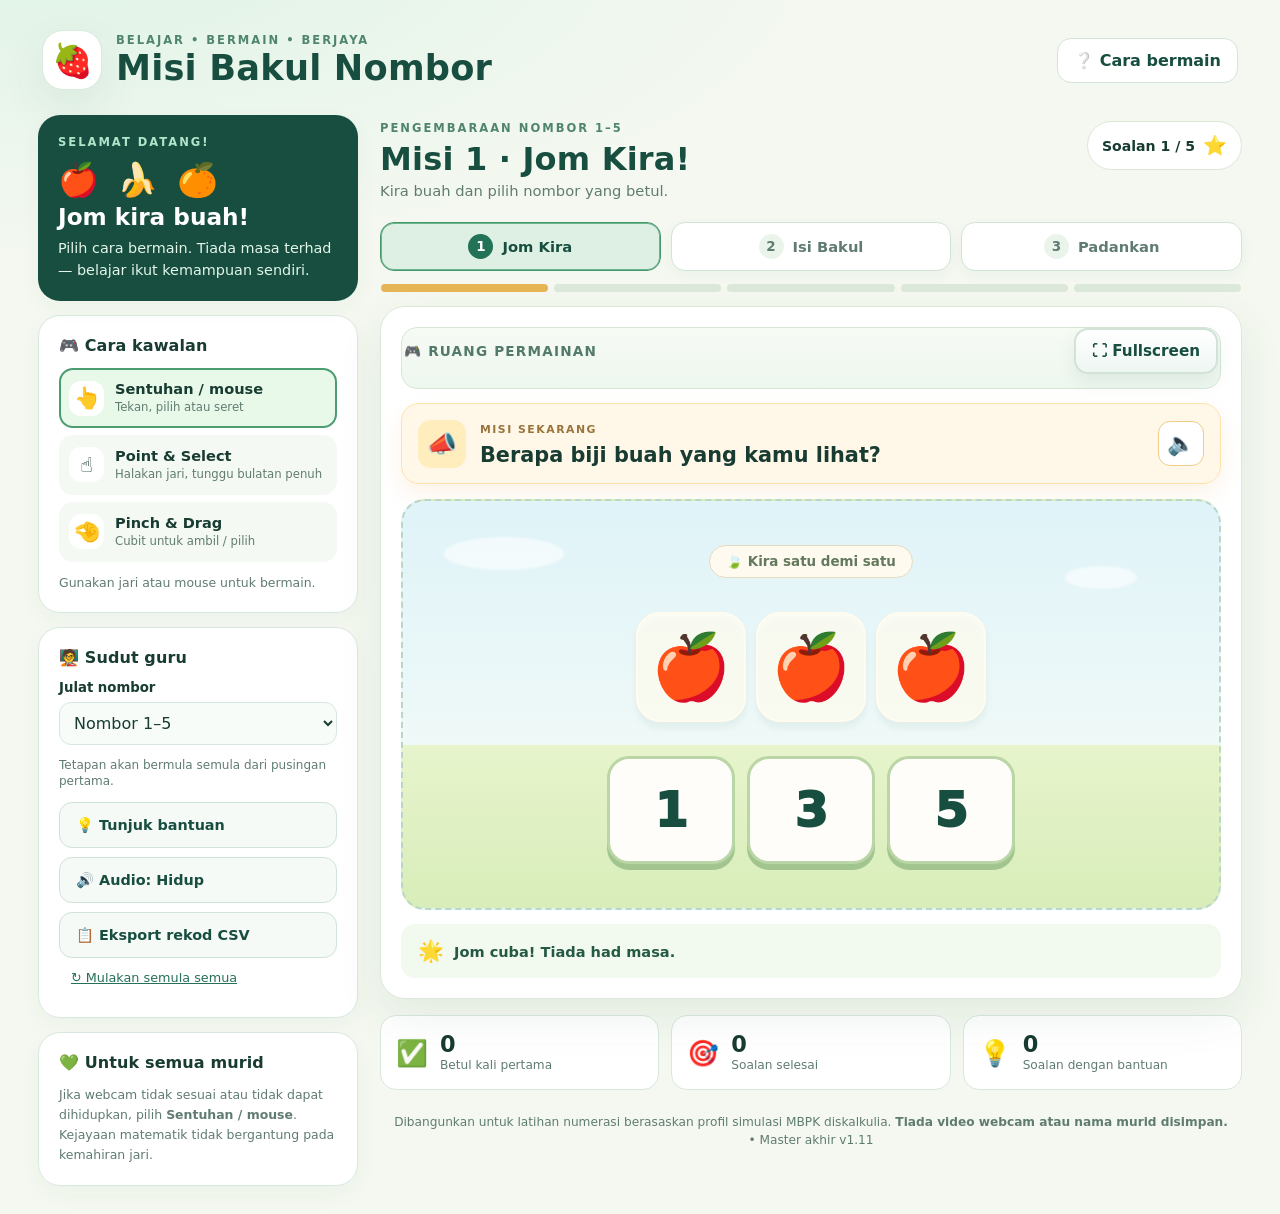
==== index.html @ f6361f50 "Add files via upload" ====
<!doctype html>
<html lang="ms">
<head>
  <meta charset="utf-8">
  <meta name="viewport" content="width=device-width,initial-scale=1,viewport-fit=cover">
  <meta name="theme-color" content="#174e40">
  <meta name="description" content="Misi Bakul Nombor: latihan nombor 1–10 dengan pilihan kawalan tangan, sentuhan atau mouse untuk murid yang memerlukan sokongan numerasi.">
  <title>Misi Bakul Nombor — Jom Kira Buah!</title>
  <link rel="stylesheet" href="styles.css">
  <script defer src="game.js"></script>
</head>
<body>
  <a class="skip-link" href="#main">Langkau ke permainan</a>
  <div class="app-shell">
    <header class="topbar">
      <div class="brand-icon" aria-hidden="true">🍓</div>
      <div class="brand-copy">
        <p class="eyebrow">BELAJAR • BERMAIN • BERJAYA</p>
        <h1>Misi Bakul Nombor</h1>
      </div>
      <button class="top-help" id="openHelp" type="button">❔ <span>Cara bermain</span></button>
    </header>

    <div class="layout">
      <aside class="sidebar" aria-label="Tetapan dan panduan">
        <section class="sidebar-card welcome-card">
          <p class="eyebrow">SELAMAT DATANG!</p>
          <div class="welcome-fruits" aria-hidden="true">🍎 🍌 🍊</div>
          <h2>Jom kira buah!</h2>
          <p>Pilih cara bermain. Tiada masa terhad — belajar ikut kemampuan sendiri.</p>
        </section>

        <section class="sidebar-card">
          <h2 class="section-title">🎮 Cara kawalan</h2>
          <div class="mode-list" role="group" aria-label="Pilih kaedah kawalan">
            <button type="button" class="mode-btn is-active" data-mode="touch" aria-pressed="true"><span class="mode-emoji">👆</span><span><strong>Sentuhan / mouse</strong><small>Tekan, pilih atau seret</small></span></button>
            <button type="button" class="mode-btn" data-mode="point" aria-pressed="false"><span class="mode-emoji">☝️</span><span><strong>Point & Select</strong><small>Halakan jari, tunggu bulatan penuh</small></span></button>
            <button type="button" class="mode-btn" data-mode="pinch" aria-pressed="false"><span class="mode-emoji">🤏</span><span><strong>Pinch & Drag</strong><small>Cubit untuk ambil / pilih</small></span></button>
          </div>
          <button id="cameraBtn" class="camera-btn" type="button" hidden>📷 Hidupkan webcam</button>
          <div class="camera-preview" id="cameraPreview" hidden><p class="camera-tag" id="cameraTag">🎥 Kamera aktif</p></div>
          <p class="control-status" id="cameraStatus" role="status">Gunakan jari atau mouse untuk bermain.</p>
        </section>

        <section class="sidebar-card teacher-card">
          <h2 class="section-title">🧑‍🏫 Sudut guru</h2>
          <label class="field-label" for="rangeSelect">Julat nombor</label>
          <select id="rangeSelect"><option value="3">Nombor 1–3 (permulaan)</option><option value="5" selected>Nombor 1–5</option><option value="10">Nombor 1–10</option></select>
          <p class="small-muted">Tetapan akan bermula semula dari pusingan pertama.</p>
          <button class="secondary-button" type="button" id="hintBtn">💡 Tunjuk bantuan</button>
          <button class="secondary-button" type="button" id="voiceBtn" aria-pressed="true">🔊 Audio: Hidup</button>
          <button class="secondary-button" type="button" id="downloadBtn">📋 Eksport rekod CSV</button>
          <button class="text-button" type="button" id="resetBtn">↻ Mulakan semula semua</button>
        </section>

        <section class="sidebar-card mini-note">
          <h2 class="section-title">💚 Untuk semua murid</h2>
          <p>Jika webcam tidak sesuai atau tidak dapat dihidupkan, pilih <strong>Sentuhan / mouse</strong>. Kejayaan matematik tidak bergantung pada kemahiran jari.</p>
        </section>
      </aside>

      <main id="main" class="main-content">
        <div class="stage-header">
          <div>
            <p class="eyebrow">PENGEMBARAAN NOMBOR 1–5</p>
            <h2 id="stageTitle">Misi 1 · Jom Kira!</h2>
            <p id="stageSubtitle" class="stage-subtitle">Kira buah dan pilih nombor yang betul.</p>
          </div>
          <div class="round-badge"><span id="roundText">Soalan 1 / 5</span><span class="star-icon" aria-hidden="true">⭐</span></div>
        </div>

        <div class="level-tabs" role="group" aria-label="Pilih misi">
          <button type="button" class="level-tab active" data-level="1" aria-pressed="true"><span class="level-num">1</span> Jom Kira</button>
          <button type="button" class="level-tab" data-level="2" aria-pressed="false"><span class="level-num">2</span> Isi Bakul</button>
          <button type="button" class="level-tab" data-level="3" aria-pressed="false"><span class="level-num">3</span> Padankan</button>
        </div>

        <div class="progress-track" id="progressTrack" aria-label="Kemajuan bagi tahap ini"></div>

        <section class="game-card" id="gameStage" aria-label="Permainan numerasi">
          <div class="game-toolbar"><span class="game-toolbar-label">🎮 RUANG PERMAINAN</span><button type="button" class="fullscreen-btn" id="fullscreenBtn" aria-pressed="false">⛶ Fullscreen game</button></div>
          <div class="instruction-box">
            <div class="instruction-icon" aria-hidden="true">📣</div>
            <div><span class="instruction-label">MISI SEKARANG</span><p id="instruction">Berapa biji buah yang kamu lihat?</p></div>
            <button type="button" class="speak-btn" id="speakBtn" aria-label="Dengar arahan">🔈</button>
          </div>
          <div class="board-wrap" id="boardWrap">
            <video id="cameraVideo" class="board-camera" autoplay muted playsinline aria-label="Video webcam sebagai latar permainan"></video>
            <div id="starTrailLayer" class="star-trail-layer" aria-hidden="true"></div>
            <div id="confettiLayer" class="confetti-layer" aria-hidden="true"></div>
            <div class="game-board" id="gameBoard" aria-live="off"></div>
            <div class="webcam-badge" aria-hidden="true">● WEBCAM AKTIF</div>
            <div id="handCursor" class="hand-cursor" hidden aria-hidden="true"><span class="cursor-ring"></span><span id="handCursorSymbol" class="hand-cursor-symbol">👆</span><span id="carriedFruit" class="carried-fruit"></span></div>
          </div>
          <div id="hintPanel" class="hint-panel" hidden><strong>💡 Petunjuk</strong><span id="hintText"></span></div>
          <div class="feedback" id="feedback" role="status" aria-live="polite"><span class="feedback-icon">🌟</span><span id="feedbackText">Jom mulakan! Pilih jawapan kamu.</span></div>
          <div class="game-actions">
            <button type="button" class="secondary-button" id="retryBtn">🔄 Cuba soalan ini lagi</button>
            <button type="button" class="primary-button" id="nextBtn" hidden>Soalan seterusnya →</button>
          </div>
        </section>

        <section class="stats-row" aria-label="Ringkasan pembelajaran sesi ini">
          <div class="stat"><span class="stat-icon" aria-hidden="true">✅</span><div><strong id="correctStat">0</strong><span>Betul kali pertama</span></div></div>
          <div class="stat"><span class="stat-icon" aria-hidden="true">🎯</span><div><strong id="completedStat">0</strong><span>Soalan selesai</span></div></div>
          <div class="stat"><span class="stat-icon" aria-hidden="true">💡</span><div><strong id="hintsStat">0</strong><span>Soalan dengan bantuan</span></div></div>
        </section>
        <footer class="footer">Dibangunkan untuk latihan numerasi berasaskan profil simulasi MBPK diskalkulia. <strong>Tiada video webcam atau nama murid disimpan.</strong> • Master akhir v1.11</footer>
      </main>
    </div>
  </div>


  <dialog id="helpDialog" class="help-dialog" aria-labelledby="helpTitle">
    <form method="dialog" class="help-body"><button type="submit" class="close-help" aria-label="Tutup">✕</button>
      <h2 id="helpTitle">🌻 Cara bermain</h2>
      <p><strong>Misi 1 — Jom Kira:</strong> Kira buah yang dipaparkan, kemudian pilih simbol nombor yang betul.</p>
      <p><strong>Misi 2 — Isi Bakul:</strong> Masukkan bilangan buah mengikut nombor. Sentuh buah, kemudian bakul, atau seret buah ke bakul. Permainan akan menyemak secara automatik apabila buah mencukupi atau melebihi sasaran.</p>
      <p><strong>Misi 3 — Padankan:</strong> Cari gambar kumpulan buah yang sepadan dengan nombor.</p>
      <h3>🎥 Kawalan webcam</h3>
      <p><strong>Point & Select:</strong> Video webcam menjadi latar game. Halakan jari telunjuk ke pilihan, tahan hingga bulatan penunjuk penuh. Untuk Misi 2, pilih buah dahulu, kemudian halakan ke bakul.</p>
      <p><strong>Pinch & Drag:</strong> Cantumkan ibu jari dan telunjuk untuk memilih. Dalam Misi 2, cubit di atas buah, bawa ke bakul, lalu lepaskan. Anda juga boleh memilih buah dan kemudian mencubit di atas bakul.</p>
      <p><strong>Sentuhan / mouse:</strong> Boleh digunakan tanpa kamera. Semua misi boleh diselesaikan menggunakan kaedah ini.</p>
      <p>Apabila dihidupkan, video webcam menjadi latar permainan. Kamera hanya diaktifkan selepas mendapat kebenaran, video dianalisis dalam browser, dan tiada rakaman dimuat naik oleh permainan. MediaPipe memerlukan internet untuk memuatkan pustaka dan model.</p>
      <button type="submit" class="primary-button">Faham, jom main!</button>
    </form>
  </dialog>
</body>
</html>
---- styles.css ----
:root{--forest:#174e40;--forest2:#26705a;--ink:#183b32;--muted:#607c71;--sky:#ecf8f5;--cream:#fffef6;--line:#d7e8df;--peach:#fff0d4;--yellow:#ffe4a0;--accent:#ea9b37;--red:#b43f4d;--shadow:0 18px 46px rgba(21,83,56,.08);font-family:ui-rounded,"Trebuchet MS",system-ui,-apple-system,"Segoe UI",sans-serif;color:var(--ink)}*{box-sizing:border-box}html{scroll-behavior:smooth}body{margin:0;background:radial-gradient(ellipse 80% 35% at 5% -5%,#dff3e7,transparent 75%),#f4f8f0}button,select{font:inherit}button{cursor:pointer;transition:transform .13s,box-shadow .13s,background .13s}button:hover:not(:disabled){transform:translateY(-1px)}button:focus-visible,select:focus-visible,[tabindex]:focus-visible{outline:4px solid #ffb951;outline-offset:3px}button:disabled{cursor:default;opacity:.68}button:active:not(:disabled){transform:translateY(0)}.skip-link{position:absolute;z-index:100;left:10px;top:-70px;background:white;padding:10px}.skip-link:focus{top:10px}.app-shell{max-width:1440px;margin:0 auto;padding:18px clamp(12px,3vw,38px) 28px}.topbar{display:flex;align-items:center;gap:14px;min-height:86px;padding:12px 4px 25px}.brand-icon{height:60px;width:60px;background:#fff;border:1px solid #d9eade;border-radius:21px;display:grid;place-items:center;font-size:33px;box-shadow:var(--shadow)}.brand-copy{flex:1}.eyebrow{margin:0;color:#50856d;font-size:.72rem;font-weight:900;letter-spacing:2px}.brand-copy h1{font-size:clamp(1.5rem,3vw,2.2rem);line-height:1.1;margin:3px 0 0;font-weight:900;color:var(--forest)}.top-help{border:1px solid #d3e4da;border-radius:14px;padding:12px 16px;background:#fff;color:var(--forest);font-weight:800}.layout{display:grid;grid-template-columns:295px minmax(0,1fr);align-items:start;gap:24px}.sidebar{display:grid;gap:14px}.sidebar-card{background:white;border:1px solid var(--line);border-radius:22px;padding:20px;box-shadow:0 8px 25px rgba(36,85,60,.035)}.welcome-card{background:var(--forest);color:white;border:none;overflow:hidden;position:relative}.welcome-card .eyebrow{color:#b1e4ca}.welcome-card h2{font-size:1.45rem;margin:0 0 8px}.welcome-card p:last-child{line-height:1.5;color:#e3f6e9;font-size:.9rem;margin:0}.welcome-fruits{font-size:2.05rem;margin:12px 0 4px;letter-spacing:4px}.section-title{font-size:1rem;margin:0 0 13px;letter-spacing:.1px}.mode-list{display:grid;gap:7px}.mode-btn{display:flex;align-items:center;gap:11px;text-align:left;width:100%;border:2px solid transparent;border-radius:14px;padding:10px 8px;background:#f5f9f4;color:var(--ink)}.mode-btn.is-active{border-color:#4c9c72;background:#e9f9e9}.mode-emoji{display:grid;place-items:center;width:35px;height:35px;border-radius:12px;background:white;font-size:1.3rem}.mode-btn strong{display:block;font-size:.91rem}.mode-btn small{display:block;color:var(--muted);font-size:.73rem;line-height:1.35;margin-top:3px}.camera-btn{margin-top:12px;padding:12px;width:100%;background:#fee5ac;border:2px solid #eac272;border-radius:12px;font-weight:800;color:#644918}.camera-preview{margin-top:10px}.camera-preview video{position:absolute;left:-99999px;width:1px;height:1px;opacity:0;pointer-events:none}.camera-tag{display:block;padding:10px 12px;margin:0;border-radius:12px;font-size:.78rem;text-align:center;color:#174e40;background:#ebf7ee;border:1px solid #cfe3d9;font-weight:800}.webcam-note{display:block;margin:0 0 14px;color:#2f6b58;background:#eaf7ef;border:1px solid #cfe3d9;border-radius:14px;padding:10px 14px;font-size:.9rem;font-weight:700}.control-status{font-size:.78rem;line-height:1.45;color:var(--muted);margin:12px 0 0}.field-label{display:block;font-weight:700;font-size:.83rem;margin:4px 0 7px}select{display:block;width:100%;border:1px solid var(--line);border-radius:12px;padding:10px;background:#f8fcf8;color:var(--ink)}.small-muted{font-size:.75rem;color:var(--muted);line-height:1.4}.secondary-button{background:#f6faf6;border:1px solid #cfe3d9;color:var(--forest);padding:12px 16px;border-radius:13px;font-size:.9rem;font-weight:800;min-height:46px}.teacher-card>.secondary-button{display:block;width:100%;text-align:left;margin-top:9px}.text-button{background:transparent;border:none;text-decoration:underline;color:var(--forest2);padding:12px;font-size:.8rem}.mini-note p{font-size:.78rem;line-height:1.6;margin:0;color:var(--muted)}.main-content{min-width:0}.stage-header{display:flex;align-items:flex-start;justify-content:space-between;gap:15px;padding:6px 0 17px}.stage-header h2{margin:5px 0 4px;font-size:clamp(1.4rem,2.5vw,2rem);color:var(--forest)}.stage-subtitle{margin:0;color:var(--muted);font-size:.92rem}.stage-tools{display:flex;align-items:center;gap:10px;flex-wrap:wrap;justify-content:flex-end}.round-badge{display:flex;align-items:center;gap:8px;border:1px solid #dde7d6;border-radius:999px;background:#fff;padding:12px 14px;font-size:.88rem;font-weight:850;white-space:nowrap}.fullscreen-btn{min-height:50px;padding:12px 18px;border-width:2px;font-size:.95rem}.star-icon{font-size:1.2rem}.level-tabs{display:grid;grid-template-columns:repeat(3,1fr);gap:10px;margin:6px 0 13px}.level-tab{display:flex;justify-content:center;align-items:center;gap:9px;border:1px solid #d2e4d8;border-radius:14px;background:white;padding:11px 8px;font-weight:850;color:var(--muted);font-size:.92rem}.level-tab.active{background:#deefe4;border-color:#45956d;color:var(--forest);box-shadow:inset 0 0 0 1px #6db68a}.level-num{display:grid;place-items:center;width:25px;height:25px;background:#eaf4eb;border-radius:50%;font-size:.84rem}.level-tab.active .level-num{background:#227258;color:white}.progress-track{display:flex;gap:6px;margin:2px 1px 14px}.progress-pip{height:8px;flex:1;border-radius:20px;background:#dce8d9}.progress-pip.done{background:#58a77f}.progress-pip.current{background:#e6b656}.game-card{background:white;border:1px solid #dbe8dc;border-radius:25px;padding:20px;box-shadow:var(--shadow);position:relative}.instruction-box{display:flex;align-items:center;gap:14px;border:1px solid #ffe1ab;background:#fff7e7;border-radius:18px;padding:14px 16px;margin-bottom:15px}.instruction-icon{background:#ffedbd;border-radius:13px;width:48px;height:48px;display:grid;place-items:center;font-size:1.5rem;flex:0 0 auto}.instruction-box>div:nth-child(2){flex:1}.instruction-label{color:#9a743b;font-size:.68rem;letter-spacing:1.5px;font-weight:900}.instruction-box p{margin:4px 0 0;font-weight:900;font-size:clamp(1.04rem,2vw,1.3rem);line-height:1.35}.speak-btn{border:1px solid #efcd88;border-radius:12px;padding:8px;background:white;font-size:1.4rem;flex:0 0 auto}.board-wrap{position:relative}.game-board{min-height:410px;border-radius:24px;background:linear-gradient(180deg,#dff3f8 0%,#eff9f8 60%,#e7f4cc 60%,#d8edb9 100%);border:2px dashed #bad7c5;padding:26px;position:relative;overflow:hidden;touch-action:pan-y}.hand-overlay{position:absolute;inset:0;width:100%;height:100%;pointer-events:none;z-index:6;border-radius:24px}.hand-overlay[hidden]{display:none}.game-board:before,.game-board:after{content:"";position:absolute;pointer-events:none;background:#ffffff90;border-radius:50%;filter:blur(1px)}.game-board:before{width:120px;height:33px;top:36px;left:5%}.game-board:after{width:72px;height:23px;top:65px;right:10%}.board-content{position:relative;z-index:1;display:flex;flex-direction:column;align-items:center;justify-content:center;min-height:355px;gap:22px}.board-label{background:#fffaf0;border:1px solid #e5dbc1;color:#63795e;padding:8px 16px;border-radius:999px;font-size:.84rem;font-weight:900;text-align:center}.fruit-cluster{display:flex;justify-content:center;flex-wrap:wrap;gap:10px;max-width:600px;margin:12px auto;min-height:105px;align-items:center}.big-fruit{display:inline-flex;justify-content:center;align-items:center;width:clamp(72px,11vw,110px);height:clamp(72px,11vw,110px);border-radius:24px;background:#fffdf2c9;border:2px solid #fffbef;font-size:clamp(2.5rem,7vw,4rem);filter:drop-shadow(0 6px 3px #42623d14);user-select:none}.number-choices,.group-choices{display:flex;justify-content:center;align-items:stretch;flex-wrap:wrap;gap:12px;width:100%}.choice-btn{border:3px solid #bad6a6;border-radius:22px;background:#fffdfa;min-width:128px;min-height:108px;padding:14px 18px;font-size:3rem;font-weight:950;color:var(--forest);box-shadow:0 6px 0 #a2c58f}.choice-btn:hover:not(:disabled){background:#fff0c3}.choice-btn.is-picked,.group-btn.is-picked{outline:4px solid #ecad40;border-color:#bd8747}.choice-btn:disabled,.group-btn:disabled{opacity:1}.target-number{font-size:3.2rem;background:#fffaf0;border-radius:20px;border:2px solid #e1d7a5;padding:10px 28px;font-weight:950;color:var(--forest)}.fruit-shelf{display:flex;gap:14px;justify-content:center;flex-wrap:wrap;max-width:760px}.fruit-token{height:88px;width:88px;border:3px solid #f2dca4;background:#fffdf7;border-radius:24px;display:grid;place-items:center;font-size:3.2rem;user-select:none;touch-action:none;cursor:grab;box-shadow:0 5px 0 #d6cf9d}.fruit-token.selected{outline:4px solid #f4aa43;background:#fff4dc}.fruit-token.used{opacity:.24;filter:grayscale(1);pointer-events:none}.basket-zone{min-width:min(400px,96%);min-height:145px;display:flex;align-items:center;flex-direction:column;justify-content:center;gap:6px;padding:16px 24px;border:4px dashed #8ebf7d;border-radius:28px;background:#fff8e4d6;position:relative;touch-action:none;cursor:pointer}.basket-zone .basket-graphic{font-size:4.6rem;line-height:1}.basket-zone .basket-count{background:#fff;color:var(--forest);border-radius:20px;font-size:1rem;font-weight:900;padding:5px 13px;position:absolute;right:12px;top:11px}.basket-zone.target-hover{border-color:#e4a140;background:#fff0c3}.basket-items{font-size:2rem;line-height:1.2;min-height:2rem;letter-spacing:0}.board-footer{display:flex;align-items:center;gap:10px;justify-content:center;flex-wrap:wrap}.board-action{border:none;border-radius:14px;background:var(--forest);color:white;padding:12px 23px;font-weight:900;min-height:45px}.board-action:disabled{background:#809b8d}.group-btn{border:3px solid #d9e8bc;border-radius:22px;min-height:150px;min-width:190px;flex:1;max-width:250px;background:#fffdfa;padding:18px;box-shadow:0 6px 0 #becfac}.group-fruits{display:flex;justify-content:center;flex-wrap:wrap;gap:5px;font-size:2.4rem;line-height:1.5;max-width:200px}.group-subtitle{font-size:1rem;color:var(--muted);display:block;margin-top:9px;font-weight:800}.hint-panel{display:flex;gap:9px;background:#eef6ff;border:1px solid #b2d6ea;border-radius:14px;padding:12px 15px;line-height:1.5;margin-top:12px;font-size:.88rem;flex-wrap:wrap}.hint-panel[hidden]{display:none}.feedback{display:flex;align-items:center;gap:10px;background:#f2f9ef;color:#255944;border-radius:14px;padding:13px 15px;font-weight:800;font-size:.91rem;margin-top:14px;min-height:53px}.feedback.error{background:#fff0e4;color:#8a4d2d}.feedback.success{background:#ddf6e6;color:#1b704e}.feedback-icon{font-size:1.3rem}.game-actions{display:flex;justify-content:space-between;gap:12px;margin-top:15px;flex-wrap:wrap}.primary-button{background:#237a59;color:white;padding:12px 22px;border:0;border-radius:13px;font-weight:900;min-height:48px}.stats-row{display:grid;grid-template-columns:repeat(3,1fr);gap:12px;margin-top:16px}.stat{background:white;border-radius:16px;border:1px solid var(--line);display:flex;align-items:center;gap:12px;padding:15px}.stat-icon{font-size:1.6rem}.stat strong{font-size:1.4rem;display:block}.stat span:last-child{display:block;color:var(--muted);font-size:.76rem;line-height:1.4}.footer{text-align:center;font-size:.76rem;color:var(--muted);line-height:1.5;margin:23px 10px}.finished{background:#fffef3;border:2px solid #dbdfab;border-radius:24px;padding:35px 15px;width:100%;text-align:center}.finished-emoji{font-size:4rem}.finished h3{margin:12px 0 5px;color:var(--forest);font-size:1.7rem}.finished p{color:var(--muted);max-width:500px;margin:8px auto 15px;line-height:1.5}.hand-cursor{position:fixed;z-index:60;pointer-events:none;width:62px;height:62px;transform:translate(-50%,-50%);display:grid;place-items:center}.board-wrap.webcam-live .game-board{box-shadow:0 0 0 5px rgba(62,161,116,.18),0 0 28px rgba(62,161,116,.12) inset}.board-wrap.webcam-live .hand-overlay{filter:drop-shadow(0 0 8px rgba(34,114,88,.25))}.hand-cursor[hidden]{display:none}.hand-cursor>span:first-child{z-index:2;font-size:1.85rem;filter:drop-shadow(0 2px 2px #315c4a)}.cursor-ring{position:absolute;inset:0;border-radius:50%;background:conic-gradient(#e9a137 var(--progress,0%),#ffffff99 var(--progress,0%));border:2px solid #217653;box-shadow:0 3px 15px #174e4070}.carried-fruit{position:absolute;top:-22px;right:-15px;font-size:1.9rem;filter:drop-shadow(0 2px 4px #333)}.help-dialog{border:none;border-radius:25px;padding:0;max-width:650px;width:calc(100% - 28px);box-shadow:0 25px 90px #14352866;color:var(--ink)}.help-dialog::backdrop{background:#122b29a8}.help-body{padding:30px;position:relative}.help-body h2{margin-top:0}.help-body h3{margin-bottom:0}.help-body p{line-height:1.65}.close-help{position:absolute;right:20px;top:20px;border:none;background:#f0f4ed;border-radius:50%;width:38px;height:38px}.live-announcer{position:absolute;width:1px;height:1px;overflow:hidden;clip:rect(0 0 0 0)}@media(max-width:1020px){.layout{grid-template-columns:245px minmax(0,1fr);gap:14px}.app-shell{padding:12px}.sidebar-card{padding:15px}.game-card{padding:15px}}@media(max-width:740px){.layout{grid-template-columns:1fr}.sidebar{grid-template-columns:repeat(2,minmax(0,1fr))}.welcome-card{grid-column:span 2}.mini-note{grid-column:span 2}.main-content{grid-row:1}.topbar{padding-bottom:14px}.top-help span{display:none}.stats-row{gap:7px}.stat{padding:12px 8px;gap:6px}.stat-icon{font-size:1.1rem}.stat strong{font-size:1.2rem}.stat span:last-child{font-size:.68rem}}@media(max-width:490px){.sidebar{grid-template-columns:1fr}.sidebar-card,.welcome-card,.mini-note{grid-column:span 1}.round-badge{font-size:.7rem}.level-tab{font-size:.78rem;gap:4px}.level-num{width:21px;height:21px}.game-board{padding:14px;min-height:360px}.board-content{min-height:330px}.instruction-box{padding:10px}.instruction-icon{width:40px;height:40px}.choice-btn{min-width:92px;min-height:86px;font-size:2.3rem}.fruit-token{width:72px;height:72px;font-size:2.7rem}.stat{flex-direction:column;align-items:start}.game-actions .secondary-button,.game-actions .primary-button{flex:1}.group-btn{min-width:120px;padding:12px;min-height:120px}.group-fruits{font-size:1.9rem}.brand-icon{height:49px;width:49px}.brand-copy h1{font-size:1.3rem}.eyebrow{font-size:.59rem}.stage-tools{width:100%;justify-content:space-between}}@media(prefers-reduced-motion:reduce){*,*::before,*::after{scroll-behavior:auto!important;animation:none!important;transition:none!important}}

main:fullscreen, main:-webkit-full-screen{background:#f4f8f0;padding:16px 18px 24px;overflow:auto}main:fullscreen .footer, main:-webkit-full-screen .footer{margin-bottom:8px}main:fullscreen .game-card, main:-webkit-full-screen .game-card{min-height:calc(100vh - 220px)}main:fullscreen .game-board, main:-webkit-full-screen .game-board{min-height:52vh}main:fullscreen .stats-row, main:-webkit-full-screen .stats-row{position:sticky;bottom:0;background:#f4f8f0;padding-top:10px}.fullscreen-btn.is-active{background:#deefe4;border-color:#45956d;color:#174e40}
main:fullscreen .board-wrap.webcam-live .hand-overlay, main:-webkit-full-screen .board-wrap.webcam-live .hand-overlay{border-radius:24px}

.play-hud{display:grid;grid-template-columns:repeat(3,minmax(0,1fr));gap:12px;margin:0 0 14px}.hud-card{background:linear-gradient(180deg,#ffffff 0%,#f8fbf4 100%);border:2px solid #dbe8dc;border-radius:22px;padding:14px 16px;box-shadow:0 10px 24px rgba(36,85,60,.05)}.hud-label{display:block;font-size:.72rem;font-weight:900;letter-spacing:1.8px;color:#5f8778;margin-bottom:6px}.hud-card strong{display:block;color:var(--forest)}.hud-card small{display:block;margin-top:5px;font-size:.8rem;color:var(--muted);line-height:1.35}.hud-hearts{font-size:1.6rem;letter-spacing:3px}.hud-score{font-size:2rem}.hud-mode{font-size:1.08rem;line-height:1.2}.lives-card{background:linear-gradient(180deg,#fff8f6 0%,#fffdf9 100%);border-color:#f2d2d7}.score-card{background:linear-gradient(180deg,#fff8e8 0%,#fffdf8 100%);border-color:#f0dfaf}.mode-card{background:linear-gradient(180deg,#eef8ff 0%,#fbfdff 100%);border-color:#cfe3f3}.progress-card{background:#fff;border:1px solid #dbe8dc;border-radius:20px;padding:12px 14px;margin:0 0 14px;box-shadow:0 10px 24px rgba(36,85,60,.04)}.progress-copy{display:flex;justify-content:space-between;gap:12px;align-items:center;margin-bottom:8px}.progress-copy strong{color:var(--forest)}.progress-copy span{font-size:.9rem;font-weight:900;color:#6e7e72}.progress-bar{height:18px;border-radius:999px;background:#ecf2e6;overflow:hidden;border:1px solid #dbe6d4}.progress-bar span{display:block;height:100%;width:0;background:linear-gradient(90deg,#6ac58d,#f2c35b);border-radius:999px;transition:width .25s ease}.instruction-box{box-shadow:0 10px 22px rgba(234,155,55,.12)}.choice-btn,.group-btn,.board-action,.secondary-button,.primary-button{transition:transform .12s ease,box-shadow .12s ease,background .12s ease}.choice-btn:hover:not(:disabled),.group-btn:hover:not(:disabled),.board-action:hover:not(:disabled),.primary-button:hover:not(:disabled){transform:translateY(-2px)}.feedback{border:2px solid transparent}.feedback.success{border-color:#bce4c7}.feedback.error{border-color:#f1cdb7}.feedback.reward{background:#fff8e2;color:#855c12;border-color:#f0d28a}.stage-header h2{letter-spacing:.2px}.brand-copy h1{letter-spacing:.2px}.level-tab{box-shadow:0 4px 14px rgba(36,85,60,.04)}.board-wrap.webcam-live .game-board{background:linear-gradient(180deg,#dff5fb 0%,#eefbf8 58%,#eff5d0 58%,#e3f0c0 100%)}@media(max-width:740px){.play-hud{grid-template-columns:1fr}.hud-card{padding:13px 14px}}

/* --- Webcam-enhanced mode additions --- */
.board-wrap{position:relative;isolation:isolate}.board-camera{position:absolute;inset:0;width:100%;height:100%;object-fit:cover;border-radius:24px;opacity:0;pointer-events:none;z-index:0;transform:scaleX(-1);background:#cfe6f6}.board-wrap.webcam-live .board-camera{opacity:1}.board-wrap.webcam-live .game-board{background:linear-gradient(180deg,rgba(223,245,251,.18) 0%,rgba(238,251,248,.13) 58%,rgba(239,245,208,.12) 58%,rgba(227,240,192,.1) 100%);backdrop-filter:blur(.3px)}.game-board{z-index:1}.webcam-badge{position:absolute;left:14px;top:14px;z-index:4;background:rgba(17,58,46,.8);color:#fff;padding:8px 11px;border-radius:999px;font-size:.78rem;font-weight:800;letter-spacing:.5px;opacity:0;transform:translateY(-4px);transition:opacity .2s ease,transform .2s ease}.board-wrap.webcam-live .webcam-badge{opacity:1;transform:translateY(0)}.star-trail-layer{position:absolute;inset:0;pointer-events:none;z-index:3;overflow:hidden;border-radius:24px}.trail-star{position:absolute;left:0;top:0;font-size:clamp(18px,2vw,28px);line-height:1;transform:translate(-50%,-50%) scale(.55);opacity:.95;animation:trail-pop .75s ease-out forwards;filter:drop-shadow(0 2px 6px rgba(0,0,0,.14))}.trail-star:nth-child(3n){animation-duration:.68s}.trail-star:nth-child(4n){animation-duration:.82s}@keyframes trail-pop{0%{opacity:0;transform:translate(-50%,-50%) scale(.28)}15%{opacity:1;transform:translate(-50%,-50%) scale(1)}100%{opacity:0;transform:translate(calc(-50% + var(--dx,0px)),calc(-50% + var(--dy,-26px))) scale(.65)}}.hand-cursor{z-index:5;width:72px;height:72px}.hand-cursor-symbol{position:relative;z-index:2;font-size:2rem;filter:drop-shadow(0 3px 4px rgba(30,70,58,.35))}.cursor-ring{position:absolute;inset:0;border-radius:50%;background:conic-gradient(#e9a137 var(--progress,0%),#ffffffa8 var(--progress,0%));border:3px solid #217653;box-shadow:0 3px 15px #174e4070}.board-wrap.webcam-live .big-fruit,.board-wrap.webcam-live .fruit-token,.board-wrap.webcam-live .group-fruits span{background:transparent!important;border-color:transparent!important;box-shadow:none!important;filter:drop-shadow(0 3px 6px rgba(255,255,255,.8)) drop-shadow(0 3px 8px rgba(38,66,48,.25))}.board-wrap.webcam-live .big-fruit{width:clamp(82px,12vw,118px);height:clamp(82px,12vw,118px)}.board-wrap.webcam-live .fruit-token{width:96px;height:96px;font-size:3.4rem}.board-wrap.webcam-live .fruit-token.selected{outline:4px solid #f4aa43;background:rgba(255,245,220,.18)!important;border-radius:28px}.board-wrap.webcam-live .fruit-token.used{opacity:.18}.orchard-scene{display:flex;flex-direction:column;align-items:center;gap:22px;width:100%;min-height:360px}.orchard-tree{position:relative;width:min(100%,620px);min-height:190px;display:flex;justify-content:center;align-items:flex-end;padding-top:8px}.tree-top{position:absolute;top:0;left:50%;transform:translateX(-50%);width:min(92%,520px);height:130px;background:radial-gradient(circle at 30% 30%,#9be587 0,#68bf63 45%,#4c9850 100%);border-radius:999px;box-shadow:inset 0 -14px 0 rgba(52,112,58,.18),0 8px 18px rgba(44,94,51,.14)}.tree-top:before,.tree-top:after{content:"";position:absolute;border-radius:50%;background:radial-gradient(circle at 35% 35%,#98e27e 0,#64b95f 55%,#4f954d 100%)}.tree-top:before{width:150px;height:100px;left:-10px;top:18px}.tree-top:after{width:160px;height:110px;right:-14px;top:12px}.tree-trunk{position:absolute;bottom:4px;left:50%;transform:translateX(-50%);width:58px;height:128px;background:linear-gradient(180deg,#aa7546,#7f5028);border-radius:30px 30px 14px 14px;box-shadow:inset 0 0 0 4px rgba(118,72,32,.14)}.fruit-tree-zone{position:relative;z-index:2;display:grid;grid-template-columns:repeat(4,minmax(70px,1fr));gap:18px;justify-items:center;align-items:start;width:min(92%,500px);padding-top:22px}.tree-helper{margin-top:8px;font-size:.84rem;font-weight:800;color:#264d3f;background:rgba(255,255,255,.82);padding:7px 14px;border-radius:999px;border:1px solid rgba(255,255,255,.7)}.orchard-basket-area{display:flex;flex-direction:column;align-items:center;gap:14px;width:100%;margin-top:8px}.orchard-basket-area .basket-zone{min-width:min(420px,96%);min-height:156px}.orchard-basket-area .board-footer{margin-top:4px}.group-fruits span{display:inline-block}.board-wrap.webcam-live .fruit-token,.fruit-token{display:grid;place-items:center}.fruit-token .fruit-emoji,.big-fruit .fruit-emoji,.group-fruits .fruit-emoji{display:inline-block}.board-wrap.webcam-live .fruit-token .fruit-emoji,.board-wrap.webcam-live .big-fruit .fruit-emoji{transform:scale(1.08)}@media (max-width:900px){.orchard-scene{min-height:340px}.fruit-tree-zone{width:min(96%,460px);gap:14px}.tree-top{height:120px}}@media (max-width:740px){.orchard-scene{gap:18px;min-height:330px}.orchard-tree{min-height:172px}.tree-top{height:112px;width:min(95%,440px)}.tree-trunk{height:108px;width:48px}.fruit-tree-zone{grid-template-columns:repeat(4,minmax(60px,1fr));gap:10px;padding-top:20px}.board-wrap.webcam-live .fruit-token,.fruit-token{width:84px;height:84px;font-size:3rem}.orchard-basket-area .basket-zone{min-width:min(100%,94%)}}@media (max-width:520px){.game-card{padding:14px}.game-toolbar{gap:8px}.game-toolbar-label{font-size:.72rem}.fullscreen-btn{padding:10px 12px;font-size:.86rem;min-height:44px}.game-board{min-height:390px;padding:14px}.board-content{min-height:360px}.board-wrap.webcam-live .big-fruit,.big-fruit{width:74px;height:74px;font-size:3.1rem}.fruit-cluster{gap:8px}.choice-btn{min-width:96px;min-height:92px;font-size:2.5rem}.target-number{font-size:2.8rem;padding:8px 20px}.fruit-tree-zone{grid-template-columns:repeat(3,minmax(56px,1fr));gap:8px;width:min(92%,320px)}.orchard-tree{min-height:188px}.tree-top{height:124px;width:min(100%,300px)}.tree-trunk{height:116px}.orchard-basket-area .basket-zone{min-height:142px;padding:14px 16px}.board-action,.secondary-button,.primary-button{min-height:50px;padding-inline:14px}}


/* --- final refinement patch: autofocus fullscreen, cartoon tree, auto-flow UI --- */
.game-toolbar{display:flex;justify-content:space-between;align-items:center;gap:12px;margin:0 0 14px;padding:10px 12px;border-radius:16px;background:linear-gradient(180deg,#f6fbf4 0%,#eef7ef 100%);border:1px solid #d6e7d8}.game-toolbar-label{font-size:.8rem;font-weight:900;letter-spacing:1.4px;color:#4e7a68}.fullscreen-btn{margin-left:auto;border:2px solid #bfdac8;background:#fff;border-radius:14px;color:#174e40;font-weight:900;box-shadow:0 6px 16px rgba(34,94,69,.08)}.fullscreen-btn:hover:not(:disabled){background:#f5fff6}.game-actions{display:none!important}.board-wrap.camera-ready .board-camera,.board-wrap.webcam-live .board-camera{opacity:1}.board-wrap.camera-ready .webcam-badge,.board-wrap.webcam-live .webcam-badge{opacity:1;transform:translateY(0)}.board-wrap.camera-ready .game-board{background:linear-gradient(180deg,rgba(223,245,251,.18) 0%,rgba(238,251,248,.13) 58%,rgba(239,245,208,.12) 58%,rgba(227,240,192,.1) 100%);backdrop-filter:blur(.3px)}#gameStage:fullscreen,#gameStage:-webkit-full-screen{width:100vw;height:100vh;max-width:none;margin:0;border-radius:0;padding:14px 14px 18px;overflow:auto;background:linear-gradient(180deg,#f5fbf7 0%,#eef8f2 100%)}#gameStage:fullscreen .game-toolbar,#gameStage:-webkit-full-screen .game-toolbar{display:none!important}#gameStage:fullscreen .board-wrap,#gameStage:-webkit-full-screen .board-wrap{height:calc(100vh - 170px)}#gameStage:fullscreen .game-board,#gameStage:-webkit-full-screen .game-board{min-height:100%;height:100%}#gameStage:fullscreen .instruction-box,#gameStage:-webkit-full-screen .instruction-box{margin-bottom:12px}#gameStage:fullscreen .feedback,#gameStage:-webkit-full-screen .feedback{margin-top:10px}.orchard-tree{min-height:214px;padding-top:12px}.tree-top{width:min(94%,540px);height:138px;background:radial-gradient(circle at 30% 28%,#baf296 0,#7cd86e 36%,#57b45b 68%,#4a9f55 100%);box-shadow:inset 0 -18px 0 rgba(56,129,61,.2),0 10px 20px rgba(44,94,51,.16)}.tree-top:before,.tree-top:after{background:radial-gradient(circle at 35% 35%,#c9f8a8 0,#7cd86e 52%,#57b45b 100%)}.tree-top:before{width:176px;height:112px;left:-6px;top:18px}.tree-top:after{width:178px;height:116px;right:-8px;top:14px}.tree-top .leaf-dot,.tree-top .leaf-dot2,.tree-top .leaf-dot3{position:absolute;border-radius:50%;background:rgba(255,255,255,.18)}.tree-trunk{width:66px;height:136px;background:linear-gradient(180deg,#c98c54 0%,#956033 58%,#7d4d26 100%);border-radius:26px 26px 18px 18px;box-shadow:inset 0 0 0 5px rgba(142,88,39,.14)}.tree-trunk:before,.tree-trunk:after{content:"";position:absolute;bottom:8px;width:16px;height:60px;border-radius:20px;background:inherit}.tree-trunk:before{left:-10px;transform:rotate(18deg)}.tree-trunk:after{right:-10px;transform:rotate(-18deg)}.fruit-tree-zone{width:min(94%,520px);padding-top:18px;gap:16px}.fruit-token{position:relative;border:3px solid #f7ebbd;background:linear-gradient(180deg,#fffdf8 0%,#fff4da 100%);box-shadow:0 8px 0 #d8cf8c}.tree-helper{background:#fffef6;border:1px solid #f0e2b2;color:#47675a;box-shadow:0 8px 14px rgba(75,92,64,.06)}.orchard-basket-area .basket-zone{background:linear-gradient(180deg,rgba(255,251,240,.95) 0%,rgba(255,243,214,.95) 100%);box-shadow:0 10px 18px rgba(105,102,50,.08)}@media(max-width:740px){.game-toolbar{padding:8px 10px}.fullscreen-btn{padding:10px 14px}.orchard-tree{min-height:198px}.tree-top{height:124px}.tree-trunk{height:120px;width:58px}}@media(max-width:520px){.game-toolbar{margin-bottom:10px}.game-toolbar-label{font-size:.72rem}.fullscreen-btn{font-size:.83rem;padding:10px 12px}.orchard-tree{min-height:206px}.tree-top{height:128px;width:min(100%,314px)}.tree-trunk{height:122px;width:54px}}


/* --- Refinements requested --- */
.game-toolbar{display:flex;justify-content:space-between;align-items:center;gap:12px;padding:0 2px 14px}.game-toolbar-label{font-size:.85rem;font-weight:900;letter-spacing:1.2px;color:#52796b}.fullscreen-btn{margin-left:auto;min-height:46px;padding:10px 16px;border-radius:14px;background:linear-gradient(180deg,#ffffff,#eef6f2);border:2px solid #d2e2d7;color:#174e40;font-weight:900;box-shadow:0 8px 18px rgba(23,78,64,.08)}.fullscreen-btn:hover:not(:disabled){background:linear-gradient(180deg,#fffefc,#e7f5ef)}
/* fullscreen should show only webcam + gameplay, no extra buttons */
.game-card:fullscreen,.game-card:-webkit-full-screen{padding:0;border:none;border-radius:0;background:#000}.game-card:fullscreen .game-toolbar,.game-card:-webkit-full-screen .game-toolbar,.game-card:fullscreen .game-actions,.game-card:-webkit-full-screen .game-actions,.game-card:fullscreen .speak-btn,.game-card:-webkit-full-screen .speak-btn,.game-card:fullscreen #hintPanel,.game-card:-webkit-full-screen #hintPanel{display:none!important}.game-card:fullscreen .instruction-box,.game-card:-webkit-full-screen .instruction-box{margin:0;border-radius:0;padding:14px 16px;background:rgba(255,255,255,.92);position:absolute;top:0;left:0;right:0;z-index:7;border:none}.game-card:fullscreen .board-wrap,.game-card:-webkit-full-screen .board-wrap{height:100vh;border-radius:0}.game-card:fullscreen .game-board,.game-card:-webkit-full-screen .game-board{min-height:100vh;border-radius:0;border:none;padding-top:110px;padding-bottom:30px}.game-card:fullscreen .webcam-badge,.game-card:-webkit-full-screen .webcam-badge{top:118px}.game-card:fullscreen .feedback,.game-card:-webkit-full-screen .feedback{position:absolute;left:16px;right:16px;bottom:14px;z-index:7;background:rgba(255,255,255,.94)}
/* cartoon tree */
.tree-top{background:radial-gradient(circle at 35% 30%,#bff39a 0,#89dc76 34%,#63c35d 62%,#4b9d49 100%);border:5px solid rgba(255,255,255,.38);box-shadow:inset 0 -14px 0 rgba(73,145,69,.16),0 12px 22px rgba(52,112,58,.16)}.tree-top:before,.tree-top:after{background:radial-gradient(circle at 35% 35%,#c9f8a8 0,#90e07e 45%,#5fbd5d 100%)}.tree-top::marker{content:""}.orchard-tree::before,.orchard-tree::after{content:"";position:absolute;bottom:24px;width:18px;height:62px;background:linear-gradient(180deg,#b27a4f,#8a582f);border-radius:20px;z-index:1}.orchard-tree::before{left:calc(50% - 42px);transform:rotate(-28deg)}.orchard-tree::after{left:calc(50% + 22px);transform:rotate(28deg)}.tree-trunk{background:linear-gradient(180deg,#c18857,#8a582e);border:3px solid rgba(255,255,255,.18)}
/* device friendliness */
@media (max-width:900px){.layout{grid-template-columns:1fr}.sidebar{order:2}.main-content{order:1}}@media (max-width:520px){.topbar{padding:14px 14px 12px}.brand-copy h1{font-size:1.35rem}.instruction-box{padding:10px 12px}.game-toolbar{padding-bottom:10px}.fullscreen-btn{min-height:42px;padding:8px 12px;font-size:.88rem}}


/* --- Master akhir v1.11 refinements --- */
.layout{display:grid;grid-template-columns:minmax(270px,320px) minmax(0,1fr);gap:22px;align-items:start}.sidebar{position:sticky;top:16px}.topbar{display:flex;align-items:center;gap:14px;justify-content:space-between;flex-wrap:wrap}.brand-copy{min-width:0}.brand-copy h1{margin:.12rem 0 0}.top-help{margin-left:auto}.game-card{position:relative;overflow:hidden}.game-toolbar{display:flex;justify-content:space-between;align-items:center;gap:12px;padding:0 2px 14px}.fullscreen-btn{margin-left:auto;min-height:46px;padding:10px 16px;border-radius:14px;background:linear-gradient(180deg,#ffffff,#eef6f2);border:2px solid #d2e2d7;color:#174e40;font-weight:900;box-shadow:0 8px 18px rgba(23,78,64,.08)}.fullscreen-btn:hover:not(:disabled){background:linear-gradient(180deg,#fffefc,#e7f5ef)}.tree-image{display:block;width:min(100%,520px);height:auto;user-select:none;pointer-events:none;filter:drop-shadow(0 8px 18px rgba(46,98,48,.14))}.orchard-tree{position:relative;width:min(100%,620px);min-height:300px;display:flex;justify-content:center;align-items:flex-start;padding-top:4px}.fruit-tree-zone{position:absolute;top:52px;left:50%;transform:translateX(-50%);z-index:2;display:grid;grid-template-columns:repeat(4,minmax(70px,1fr));gap:18px;justify-items:center;align-items:start;width:min(82%,430px);padding-top:0}.tree-helper{margin-top:-4px}.orchard-basket-area{margin-top:10px}.game-card:fullscreen,.game-card:-webkit-full-screen{padding:0;border:none;border-radius:0;background:#000}.game-card:fullscreen .game-toolbar,.game-card:-webkit-full-screen .game-toolbar,.game-card:fullscreen .game-actions,.game-card:-webkit-full-screen .game-actions,.game-card:fullscreen #hintPanel,.game-card:-webkit-full-screen #hintPanel,.game-card:fullscreen .stats-row,.game-card:-webkit-full-screen .stats-row{display:none!important}.game-card:fullscreen .instruction-box,.game-card:-webkit-full-screen .instruction-box{position:absolute;top:0;left:0;right:0;z-index:7;border-radius:0;padding:14px 16px;background:rgba(255,255,255,.92);border:none;box-shadow:none}.game-card:fullscreen .board-wrap,.game-card:-webkit-full-screen .board-wrap{height:100vh;border-radius:0}.game-card:fullscreen .game-board,.game-card:-webkit-full-screen .game-board{min-height:100vh;border-radius:0;border:none;padding-top:116px;padding-bottom:24px}.game-card:fullscreen .feedback,.game-card:-webkit-full-screen .feedback{position:absolute;top:86px;left:16px;right:16px;bottom:auto;z-index:7;background:rgba(255,255,255,.95)}.game-card:fullscreen .webcam-badge,.game-card:-webkit-full-screen .webcam-badge{top:144px}.game-card:fullscreen .board-content,.game-card:-webkit-full-screen .board-content{min-height:calc(100vh - 140px)}.board-wrap.webcam-live .big-fruit,.board-wrap.webcam-live .fruit-token,.board-wrap.webcam-live .group-fruits span{background:transparent!important;border-color:transparent!important;box-shadow:none!important;filter:drop-shadow(0 3px 6px rgba(255,255,255,.85)) drop-shadow(0 4px 9px rgba(38,66,48,.28))}.orchard-basket-area .board-footer{display:flex;justify-content:center;gap:10px;flex-wrap:wrap}@media (max-width:1100px){.layout{grid-template-columns:1fr}.sidebar{position:relative;top:auto;display:grid;grid-template-columns:repeat(2,minmax(0,1fr));gap:16px}.sidebar-card.welcome-card,.sidebar-card.mini-note{grid-column:span 2}.main-content{min-width:0}}@media (max-width:760px){.app-shell{padding:14px}.sidebar{grid-template-columns:1fr}.sidebar-card.welcome-card,.sidebar-card.mini-note{grid-column:span 1}.topbar{align-items:flex-start}.top-help{margin-left:0}.stage-header{flex-direction:column;align-items:flex-start}.stage-header .round-badge{align-self:flex-start}.level-tabs{overflow:auto;padding-bottom:4px}.level-tab{white-space:nowrap}.game-board{padding:16px;min-height:420px}.board-content{min-height:360px}.fruit-tree-zone{grid-template-columns:repeat(4,minmax(56px,1fr));gap:10px;width:min(82%,320px);top:50px}.tree-image{width:min(100%,360px)}.orchard-tree{min-height:240px}.choice-btn{min-width:90px;min-height:86px;font-size:2.35rem}.fruit-token{width:78px;height:78px;font-size:2.8rem}.board-wrap.webcam-live .fruit-token{width:82px;height:82px;font-size:3rem}}@media (max-width:520px){body{background:#f4f8f0}.app-shell{padding:10px}.topbar{padding:14px 14px 10px;border-radius:18px}.brand-icon{width:52px;height:52px;font-size:1.8rem}.brand-copy h1{font-size:1.35rem}.brand-copy .eyebrow{font-size:.62rem}.main-content{min-width:0}.game-card{padding:14px}.instruction-box{padding:10px 12px}.instruction-box p{font-size:.95rem}.feedback{padding:10px 12px}.stats-row{grid-template-columns:1fr;gap:10px}.fruit-tree-zone{grid-template-columns:repeat(3,minmax(56px,1fr));width:min(88%,250px);top:40px;gap:8px}.tree-image{width:min(100%,300px)}.orchard-tree{min-height:220px}.orchard-basket-area .basket-zone{min-width:min(100%,95%)}.game-card:fullscreen .feedback,.game-card:-webkit-full-screen .feedback{top:82px;left:10px;right:10px}.game-card:fullscreen .instruction-box,.game-card:-webkit-full-screen .instruction-box{padding:12px 10px}.game-card:fullscreen .game-board,.game-card:-webkit-full-screen .game-board{padding-top:112px}}


/* --- v1.12 ipad/fullscreen + orchard positioning --- */
.confetti-layer{position:absolute;inset:0;overflow:hidden;pointer-events:none;z-index:8;border-radius:inherit}.confetti-piece{position:absolute;top:-16px;width:12px;height:18px;border-radius:4px;opacity:.96;animation:confetti-fall var(--dur,1800ms) linear forwards;transform:translateY(-30px) rotate(0deg)}@keyframes confetti-fall{0%{opacity:0;transform:translateY(-20px) rotate(0deg)}8%{opacity:1}100%{opacity:0;transform:translateY(calc(100% + 120px)) rotate(680deg)}}
.trail-star{font-size:clamp(20px,2.2vw,32px);animation-duration:.95s}.hand-cursor{width:82px;height:82px}.hand-cursor-symbol{font-size:2.2rem}.board-wrap.webcam-live .fruit-token{width:96px;height:96px;font-size:3.4rem}.fruit-token{width:90px;height:90px;font-size:3.2rem}.orchard-tree{position:relative;width:min(100%,660px);min-height:370px;display:flex;justify-content:center;align-items:flex-start;padding-top:4px}.tree-image{display:block;width:min(100%,540px);max-width:100%;height:auto;user-select:none;pointer-events:none;filter:drop-shadow(0 8px 18px rgba(46,98,48,.14))}.fruit-tree-zone{position:absolute;inset:0;left:50%;transform:translateX(-50%);z-index:3;width:min(100%,540px);height:min(100%,360px)}.fruit-tree-zone .fruit-token{position:absolute;transform:translate(-50%,-50%);}.fruit-tree-zone .fruit-token[data-slot="0"]{left:30%;top:26%}.fruit-tree-zone .fruit-token[data-slot="1"]{left:45%;top:17%}.fruit-tree-zone .fruit-token[data-slot="2"]{left:62%;top:18%}.fruit-tree-zone .fruit-token[data-slot="3"]{left:74%;top:30%}.fruit-tree-zone .fruit-token[data-slot="4"]{left:37%;top:38%}.fruit-tree-zone .fruit-token[data-slot="5"]{left:53%;top:34%}.fruit-tree-zone .fruit-token[data-slot="6"]{left:67%;top:40%}.fruit-tree-zone .fruit-token[data-slot="7"]{left:25%;top:38%}.fruit-tree-zone .fruit-token[data-slot="8"]{left:43%;top:50%}.fruit-tree-zone .fruit-token[data-slot="9"]{left:61%;top:50%}.fruit-tree-zone .fruit-token[data-slot="10"]{left:77%;top:43%}.fruit-tree-zone .fruit-token[data-slot="11"]{left:51%;top:63%}.orchard-basket-area .basket-zone{min-width:min(440px,96%)}.tree-helper{margin-top:-10px}.game-card:fullscreen .instruction-box,.game-card:-webkit-full-screen .instruction-box{position:absolute;top:0;left:0;right:0;z-index:7;border-radius:0;padding:12px 16px;background:rgba(255,255,255,.92);border:none;box-shadow:none}.game-card:fullscreen .feedback,.game-card:-webkit-full-screen .feedback{position:absolute;top:82px;left:12px;right:12px;bottom:auto;z-index:7;background:rgba(255,255,255,.96);padding:12px 14px}.game-card:fullscreen .board-wrap,.game-card:-webkit-full-screen .board-wrap{height:100dvh;min-height:100dvh;border-radius:0}.game-card:fullscreen .game-board,.game-card:-webkit-full-screen .game-board{min-height:100dvh;padding-top:146px;padding-bottom:26px}.game-card:fullscreen .webcam-badge,.game-card:-webkit-full-screen .webcam-badge{top:154px}.game-card:fullscreen .orchard-scene,.game-card:-webkit-full-screen .orchard-scene{justify-content:flex-start;padding-top:0}.game-card:fullscreen .orchard-tree,.game-card:-webkit-full-screen .orchard-tree{min-height:min(45dvh,390px)}.game-card:fullscreen .tree-image,.game-card:-webkit-full-screen .tree-image{width:min(70vw,540px)}.game-card:fullscreen .fruit-tree-zone,.game-card:-webkit-full-screen .fruit-tree-zone{width:min(70vw,540px);height:min(45dvh,360px)}.game-card:fullscreen .board-wrap.webcam-live .fruit-token,.game-card:-webkit-full-screen .board-wrap.webcam-live .fruit-token{width:min(11vw,96px);height:min(11vw,96px);font-size:min(8vw,3.2rem)}.game-card:fullscreen .fruit-cluster,.game-card:-webkit-full-screen .fruit-cluster{gap:14px}.game-card:fullscreen .number-choices,.game-card:-webkit-full-screen .number-choices{gap:14px}.game-card:fullscreen .choice-btn,.game-card:-webkit-full-screen .choice-btn{min-width:min(18vw,128px);min-height:min(18vw,128px);font-size:min(10vw,4rem)}@media (orientation:portrait){.game-card:fullscreen .game-board,.game-card:-webkit-full-screen .game-board{padding-top:138px;padding-bottom:18px}.game-card:fullscreen .instruction-box,.game-card:-webkit-full-screen .instruction-box{padding:10px 12px}.game-card:fullscreen .instruction-box p,.game-card:-webkit-full-screen .instruction-box p{font-size:1.05rem}.game-card:fullscreen .feedback,.game-card:-webkit-full-screen .feedback{top:74px;left:10px;right:10px;padding:10px 12px}.game-card:fullscreen .webcam-badge,.game-card:-webkit-full-screen .webcam-badge{top:132px}.game-card:fullscreen .board-content,.game-card:-webkit-full-screen .board-content{min-height:calc(100dvh - 160px)}.game-card:fullscreen .orchard-tree,.game-card:-webkit-full-screen .orchard-tree{min-height:min(38dvh,330px)}.game-card:fullscreen .tree-image,.game-card:-webkit-full-screen .tree-image{width:min(88vw,420px)}.game-card:fullscreen .fruit-tree-zone,.game-card:-webkit-full-screen .fruit-tree-zone{width:min(88vw,420px);height:min(38dvh,300px)}.game-card:fullscreen .board-wrap.webcam-live .fruit-token,.game-card:-webkit-full-screen .board-wrap.webcam-live .fruit-token{width:min(18vw,86px);height:min(18vw,86px);font-size:min(12vw,3rem)}.game-card:fullscreen .orchard-basket-area .basket-zone,.game-card:-webkit-full-screen .orchard-basket-area .basket-zone{min-width:min(94vw,460px)}.game-card:fullscreen .choice-btn,.game-card:-webkit-full-screen .choice-btn{min-width:min(23vw,112px);min-height:min(22vw,112px);font-size:min(12vw,3.3rem)}}@media (orientation:landscape){.game-card:fullscreen .board-content,.game-card:-webkit-full-screen .board-content{min-height:calc(100dvh - 172px)}.game-card:fullscreen .tree-image,.game-card:-webkit-full-screen .tree-image{width:min(54vw,540px)}.game-card:fullscreen .fruit-tree-zone,.game-card:-webkit-full-screen .fruit-tree-zone{width:min(54vw,540px);height:min(42dvh,340px)}.game-card:fullscreen .orchard-tree,.game-card:-webkit-full-screen .orchard-tree{min-height:min(42dvh,350px)}}@media (max-width:820px){.board-wrap.webcam-live .fruit-token,.fruit-token{width:82px;height:82px;font-size:3rem}.tree-image{width:min(100%,420px)}.orchard-tree{min-height:300px}.fruit-tree-zone{width:min(100%,420px);height:290px}.orchard-basket-area .basket-zone{min-width:min(96%,400px)}}@media (max-width:560px){.board-wrap.webcam-live .fruit-token,.fruit-token{width:72px;height:72px;font-size:2.7rem}.tree-image{width:min(100%,310px)}.orchard-tree{min-height:240px}.fruit-tree-zone{width:min(100%,310px);height:220px}.fruit-tree-zone .fruit-token[data-slot="0"]{left:28%;top:27%}.fruit-tree-zone .fruit-token[data-slot="1"]{left:46%;top:18%}.fruit-tree-zone .fruit-token[data-slot="2"]{left:63%;top:20%}.fruit-tree-zone .fruit-token[data-slot="3"]{left:76%;top:31%}.fruit-tree-zone .fruit-token[data-slot="4"]{left:37%;top:40%}.fruit-tree-zone .fruit-token[data-slot="5"]{left:54%;top:35%}.fruit-tree-zone .fruit-token[data-slot="6"]{left:67%;top:41%}.fruit-tree-zone .fruit-token[data-slot="7"]{left:23%;top:39%}.fruit-tree-zone .fruit-token[data-slot="8"]{left:44%;top:52%}.fruit-tree-zone .fruit-token[data-slot="9"]{left:62%;top:51%}.fruit-tree-zone .fruit-token[data-slot="10"]{left:79%;top:43%}.fruit-tree-zone .fruit-token[data-slot="11"]{left:51%;top:64%}}
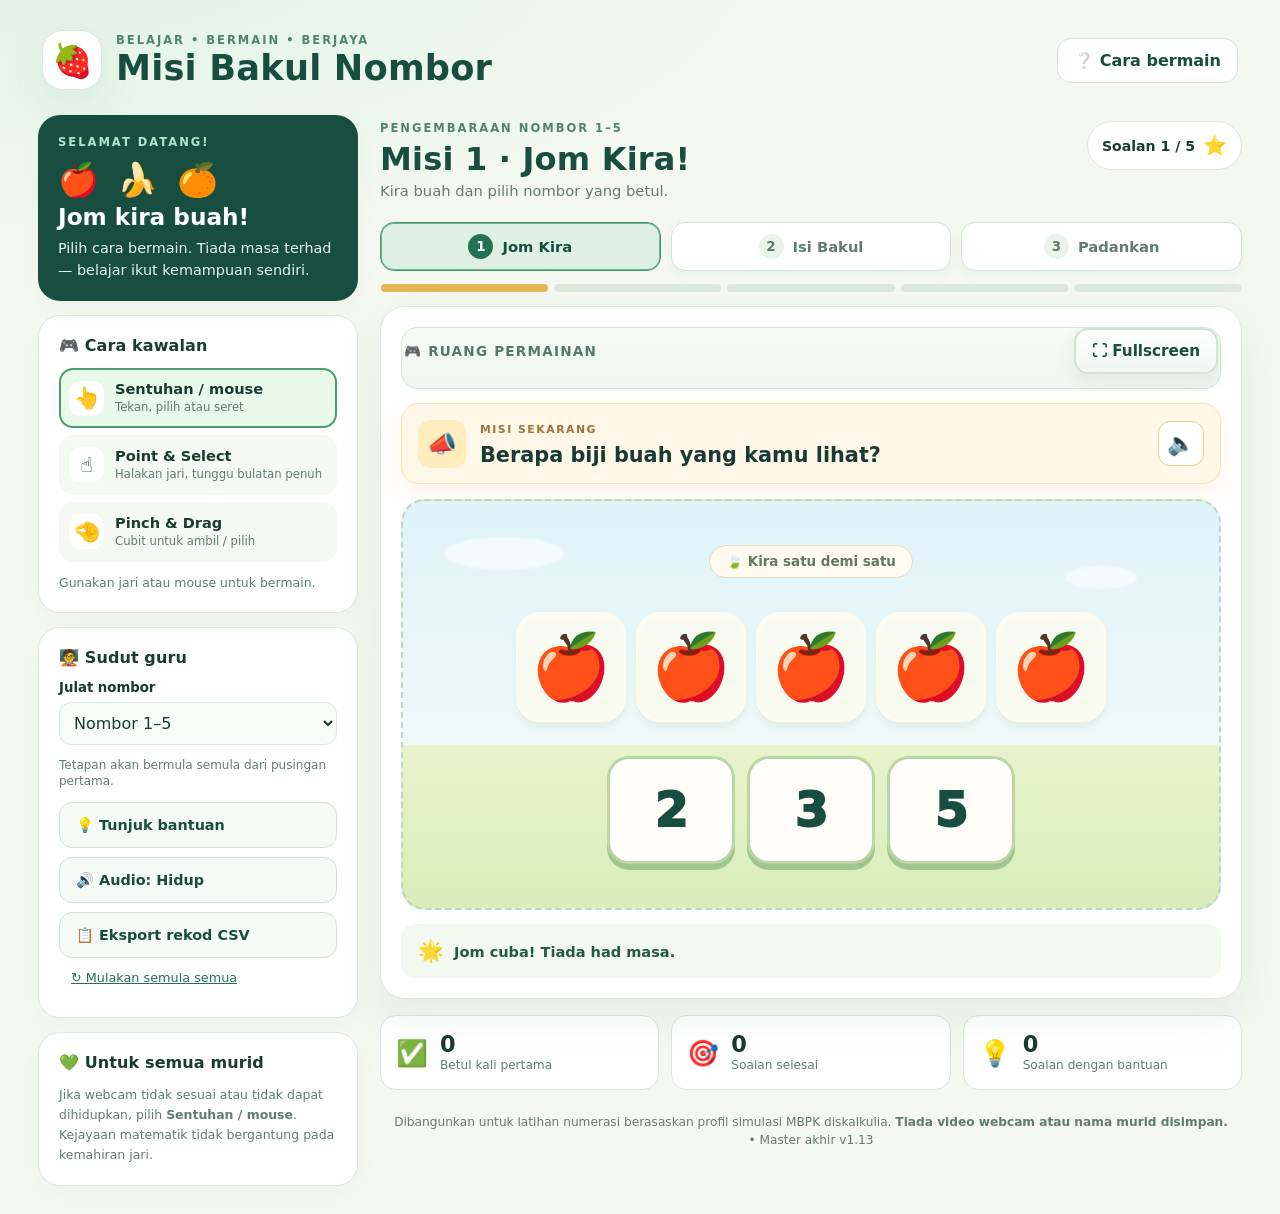
==== commit dafb0faf: "Add files via upload" ====
--- a/index.html
+++ b/index.html
@@ -6,8 +6,8 @@
   <meta name="theme-color" content="#174e40">
   <meta name="description" content="Misi Bakul Nombor: latihan nombor 1–10 dengan pilihan kawalan tangan, sentuhan atau mouse untuk murid yang memerlukan sokongan numerasi.">
   <title>Misi Bakul Nombor — Jom Kira Buah!</title>
-  <link rel="stylesheet" href="styles.css">
-  <script defer src="game.js"></script>
+  <link rel="stylesheet" href="styles.css?v=113-desktop">
+  <script defer src="game.js?v=113-desktop"></script>
 </head>
 <body>
   <a class="skip-link" href="#main">Langkau ke permainan</a>
@@ -105,7 +105,7 @@
           <div class="stat"><span class="stat-icon" aria-hidden="true">🎯</span><div><strong id="completedStat">0</strong><span>Soalan selesai</span></div></div>
           <div class="stat"><span class="stat-icon" aria-hidden="true">💡</span><div><strong id="hintsStat">0</strong><span>Soalan dengan bantuan</span></div></div>
         </section>
-        <footer class="footer">Dibangunkan untuk latihan numerasi berasaskan profil simulasi MBPK diskalkulia. <strong>Tiada video webcam atau nama murid disimpan.</strong> • Master akhir v1.11</footer>
+        <footer class="footer">Dibangunkan untuk latihan numerasi berasaskan profil simulasi MBPK diskalkulia. <strong>Tiada video webcam atau nama murid disimpan.</strong> • Master akhir v1.13</footer>
       </main>
     </div>
   </div>
--- a/styles.css
+++ b/styles.css
@@ -30,3 +30,65 @@
 /* --- v1.12 ipad/fullscreen + orchard positioning --- */
 .confetti-layer{position:absolute;inset:0;overflow:hidden;pointer-events:none;z-index:8;border-radius:inherit}.confetti-piece{position:absolute;top:-16px;width:12px;height:18px;border-radius:4px;opacity:.96;animation:confetti-fall var(--dur,1800ms) linear forwards;transform:translateY(-30px) rotate(0deg)}@keyframes confetti-fall{0%{opacity:0;transform:translateY(-20px) rotate(0deg)}8%{opacity:1}100%{opacity:0;transform:translateY(calc(100% + 120px)) rotate(680deg)}}
 .trail-star{font-size:clamp(20px,2.2vw,32px);animation-duration:.95s}.hand-cursor{width:82px;height:82px}.hand-cursor-symbol{font-size:2.2rem}.board-wrap.webcam-live .fruit-token{width:96px;height:96px;font-size:3.4rem}.fruit-token{width:90px;height:90px;font-size:3.2rem}.orchard-tree{position:relative;width:min(100%,660px);min-height:370px;display:flex;justify-content:center;align-items:flex-start;padding-top:4px}.tree-image{display:block;width:min(100%,540px);max-width:100%;height:auto;user-select:none;pointer-events:none;filter:drop-shadow(0 8px 18px rgba(46,98,48,.14))}.fruit-tree-zone{position:absolute;inset:0;left:50%;transform:translateX(-50%);z-index:3;width:min(100%,540px);height:min(100%,360px)}.fruit-tree-zone .fruit-token{position:absolute;transform:translate(-50%,-50%);}.fruit-tree-zone .fruit-token[data-slot="0"]{left:30%;top:26%}.fruit-tree-zone .fruit-token[data-slot="1"]{left:45%;top:17%}.fruit-tree-zone .fruit-token[data-slot="2"]{left:62%;top:18%}.fruit-tree-zone .fruit-token[data-slot="3"]{left:74%;top:30%}.fruit-tree-zone .fruit-token[data-slot="4"]{left:37%;top:38%}.fruit-tree-zone .fruit-token[data-slot="5"]{left:53%;top:34%}.fruit-tree-zone .fruit-token[data-slot="6"]{left:67%;top:40%}.fruit-tree-zone .fruit-token[data-slot="7"]{left:25%;top:38%}.fruit-tree-zone .fruit-token[data-slot="8"]{left:43%;top:50%}.fruit-tree-zone .fruit-token[data-slot="9"]{left:61%;top:50%}.fruit-tree-zone .fruit-token[data-slot="10"]{left:77%;top:43%}.fruit-tree-zone .fruit-token[data-slot="11"]{left:51%;top:63%}.orchard-basket-area .basket-zone{min-width:min(440px,96%)}.tree-helper{margin-top:-10px}.game-card:fullscreen .instruction-box,.game-card:-webkit-full-screen .instruction-box{position:absolute;top:0;left:0;right:0;z-index:7;border-radius:0;padding:12px 16px;background:rgba(255,255,255,.92);border:none;box-shadow:none}.game-card:fullscreen .feedback,.game-card:-webkit-full-screen .feedback{position:absolute;top:82px;left:12px;right:12px;bottom:auto;z-index:7;background:rgba(255,255,255,.96);padding:12px 14px}.game-card:fullscreen .board-wrap,.game-card:-webkit-full-screen .board-wrap{height:100dvh;min-height:100dvh;border-radius:0}.game-card:fullscreen .game-board,.game-card:-webkit-full-screen .game-board{min-height:100dvh;padding-top:146px;padding-bottom:26px}.game-card:fullscreen .webcam-badge,.game-card:-webkit-full-screen .webcam-badge{top:154px}.game-card:fullscreen .orchard-scene,.game-card:-webkit-full-screen .orchard-scene{justify-content:flex-start;padding-top:0}.game-card:fullscreen .orchard-tree,.game-card:-webkit-full-screen .orchard-tree{min-height:min(45dvh,390px)}.game-card:fullscreen .tree-image,.game-card:-webkit-full-screen .tree-image{width:min(70vw,540px)}.game-card:fullscreen .fruit-tree-zone,.game-card:-webkit-full-screen .fruit-tree-zone{width:min(70vw,540px);height:min(45dvh,360px)}.game-card:fullscreen .board-wrap.webcam-live .fruit-token,.game-card:-webkit-full-screen .board-wrap.webcam-live .fruit-token{width:min(11vw,96px);height:min(11vw,96px);font-size:min(8vw,3.2rem)}.game-card:fullscreen .fruit-cluster,.game-card:-webkit-full-screen .fruit-cluster{gap:14px}.game-card:fullscreen .number-choices,.game-card:-webkit-full-screen .number-choices{gap:14px}.game-card:fullscreen .choice-btn,.game-card:-webkit-full-screen .choice-btn{min-width:min(18vw,128px);min-height:min(18vw,128px);font-size:min(10vw,4rem)}@media (orientation:portrait){.game-card:fullscreen .game-board,.game-card:-webkit-full-screen .game-board{padding-top:138px;padding-bottom:18px}.game-card:fullscreen .instruction-box,.game-card:-webkit-full-screen .instruction-box{padding:10px 12px}.game-card:fullscreen .instruction-box p,.game-card:-webkit-full-screen .instruction-box p{font-size:1.05rem}.game-card:fullscreen .feedback,.game-card:-webkit-full-screen .feedback{top:74px;left:10px;right:10px;padding:10px 12px}.game-card:fullscreen .webcam-badge,.game-card:-webkit-full-screen .webcam-badge{top:132px}.game-card:fullscreen .board-content,.game-card:-webkit-full-screen .board-content{min-height:calc(100dvh - 160px)}.game-card:fullscreen .orchard-tree,.game-card:-webkit-full-screen .orchard-tree{min-height:min(38dvh,330px)}.game-card:fullscreen .tree-image,.game-card:-webkit-full-screen .tree-image{width:min(88vw,420px)}.game-card:fullscreen .fruit-tree-zone,.game-card:-webkit-full-screen .fruit-tree-zone{width:min(88vw,420px);height:min(38dvh,300px)}.game-card:fullscreen .board-wrap.webcam-live .fruit-token,.game-card:-webkit-full-screen .board-wrap.webcam-live .fruit-token{width:min(18vw,86px);height:min(18vw,86px);font-size:min(12vw,3rem)}.game-card:fullscreen .orchard-basket-area .basket-zone,.game-card:-webkit-full-screen .orchard-basket-area .basket-zone{min-width:min(94vw,460px)}.game-card:fullscreen .choice-btn,.game-card:-webkit-full-screen .choice-btn{min-width:min(23vw,112px);min-height:min(22vw,112px);font-size:min(12vw,3.3rem)}}@media (orientation:landscape){.game-card:fullscreen .board-content,.game-card:-webkit-full-screen .board-content{min-height:calc(100dvh - 172px)}.game-card:fullscreen .tree-image,.game-card:-webkit-full-screen .tree-image{width:min(54vw,540px)}.game-card:fullscreen .fruit-tree-zone,.game-card:-webkit-full-screen .fruit-tree-zone{width:min(54vw,540px);height:min(42dvh,340px)}.game-card:fullscreen .orchard-tree,.game-card:-webkit-full-screen .orchard-tree{min-height:min(42dvh,350px)}}@media (max-width:820px){.board-wrap.webcam-live .fruit-token,.fruit-token{width:82px;height:82px;font-size:3rem}.tree-image{width:min(100%,420px)}.orchard-tree{min-height:300px}.fruit-tree-zone{width:min(100%,420px);height:290px}.orchard-basket-area .basket-zone{min-width:min(96%,400px)}}@media (max-width:560px){.board-wrap.webcam-live .fruit-token,.fruit-token{width:72px;height:72px;font-size:2.7rem}.tree-image{width:min(100%,310px)}.orchard-tree{min-height:240px}.fruit-tree-zone{width:min(100%,310px);height:220px}.fruit-tree-zone .fruit-token[data-slot="0"]{left:28%;top:27%}.fruit-tree-zone .fruit-token[data-slot="1"]{left:46%;top:18%}.fruit-tree-zone .fruit-token[data-slot="2"]{left:63%;top:20%}.fruit-tree-zone .fruit-token[data-slot="3"]{left:76%;top:31%}.fruit-tree-zone .fruit-token[data-slot="4"]{left:37%;top:40%}.fruit-tree-zone .fruit-token[data-slot="5"]{left:54%;top:35%}.fruit-tree-zone .fruit-token[data-slot="6"]{left:67%;top:41%}.fruit-tree-zone .fruit-token[data-slot="7"]{left:23%;top:39%}.fruit-tree-zone .fruit-token[data-slot="8"]{left:44%;top:52%}.fruit-tree-zone .fruit-token[data-slot="9"]{left:62%;top:51%}.fruit-tree-zone .fruit-token[data-slot="10"]{left:79%;top:43%}.fruit-tree-zone .fruit-token[data-slot="11"]{left:51%;top:64%}}
+
+/* Desktop Misi 2 refinement; tablet/mobile retain portrait-friendly stacking. */
+.orchard-play-area,.orchard-left-col{display:contents}
+.orchard-tree{position:relative}
+/* The invisible positioning layer follows the exact 800x620 illustrated tree ratio. */
+.fruit-tree-zone{aspect-ratio:800 / 620;height:auto;max-height:none;inset:0 auto auto 50%;width:min(100%,540px)}
+.fruit-tree-zone .fruit-token{position:absolute;transform:translate(-50%,-50%)}
+.fruit-tree-zone .fruit-token[data-slot="0"]{left:27%;top:24%}
+.fruit-tree-zone .fruit-token[data-slot="1"]{left:43%;top:22%}
+.fruit-tree-zone .fruit-token[data-slot="2"]{left:59%;top:24%}
+.fruit-tree-zone .fruit-token[data-slot="3"]{left:75%;top:27%}
+.fruit-tree-zone .fruit-token[data-slot="4"]{left:24%;top:41%}
+.fruit-tree-zone .fruit-token[data-slot="5"]{left:41%;top:39%}
+.fruit-tree-zone .fruit-token[data-slot="6"]{left:58%;top:42%}
+.fruit-tree-zone .fruit-token[data-slot="7"]{left:74%;top:43%}
+.fruit-tree-zone .fruit-token[data-slot="8"]{left:28%;top:58%}
+.fruit-tree-zone .fruit-token[data-slot="9"]{left:44%;top:57%}
+.fruit-tree-zone .fruit-token[data-slot="10"]{left:60%;top:58%}
+.fruit-tree-zone .fruit-token[data-slot="11"]{left:73%;top:59%}
+/* Desktop or laptop with a precise pointing device: tree left, basket right. */
+@media (min-width: 1100px) and (min-aspect-ratio: 5/4) and (hover: hover) and (pointer: fine){
+  .orchard-scene{gap:10px}
+  .orchard-play-area{display:grid;grid-template-columns:minmax(0, 1.12fr) minmax(240px,.8fr);gap:clamp(10px,2.5vw,36px);align-items:center;width:100%;max-width:1160px;margin-inline:auto}
+  .orchard-left-col{display:flex;flex-direction:column;align-items:center;justify-content:center;gap:8px;min-width:0}
+  .orchard-tree{display:block;width:min(100%,480px);min-height:0;aspect-ratio:800 / 620;padding:0;margin:0 auto}
+  .orchard-tree::before,.orchard-tree::after{content:none!important}
+  .tree-image{display:block;width:100%;height:100%;object-fit:fill;margin:0;max-width:none}
+  .fruit-tree-zone{position:absolute;top:0;left:0;transform:none;width:100%;height:100%;max-height:none;aspect-ratio:800 / 620;display:block}
+  .orchard-tree .fruit-token,
+  .board-wrap.webcam-live .orchard-tree .fruit-token{width:clamp(70px,6.6vw,102px);height:clamp(70px,6.6vw,102px);font-size:clamp(2.8rem,4.7vw,4.0rem);border:none;background:transparent;box-shadow:none;filter:drop-shadow(0 3px 4px rgba(0,0,0,.28));touch-action:none}
+  .fruit-tree-zone .fruit-token.used{opacity:.13}
+  .orchard-left-col .tree-helper{margin:0;max-width:100%;font-size:clamp(.7rem,1vw,.92rem);line-height:1.25;text-align:center}
+  .orchard-play-area .orchard-basket-area{display:flex;flex-direction:column;align-items:center;justify-content:center;gap:16px;margin:0;width:100%;min-width:0}
+  .orchard-play-area .basket-zone{width:100%;min-width:0;max-width:420px;min-height:185px;padding:18px;border-width:5px;border-radius:30px}
+  .orchard-play-area .basket-graphic{font-size:5.5rem}
+  .orchard-play-area .basket-items{font-size:2.3rem;overflow-wrap:anywhere;text-align:center}
+  .orchard-play-area .board-footer{margin:0;max-width:100%}
+  .game-card:fullscreen .orchard-scene,
+  .game-card:-webkit-full-screen .orchard-scene{display:flex;flex-direction:column;justify-content:flex-start;gap:8px;min-height:0;height:calc(100dvh - 152px);margin:0 auto;padding:0;width:100%}
+  .game-card:fullscreen .orchard-scene .board-label,
+  .game-card:-webkit-full-screen .orchard-scene .board-label{font-size:.78rem;padding:5px 11px;max-width:94%}
+  .game-card:fullscreen .orchard-scene .target-number,
+  .game-card:-webkit-full-screen .orchard-scene .target-number{font-size:2.5rem;padding:5px 22px;line-height:1.05}
+  .game-card:fullscreen .orchard-play-area,
+  .game-card:-webkit-full-screen .orchard-play-area{display:grid;flex:1;min-height:0;grid-template-columns:minmax(0,1.1fr) minmax(290px,.8fr);align-items:center;gap:clamp(20px,4vw,65px);max-width:1260px;width:100%;padding:0 clamp(14px,3vw,50px)}
+  .game-card:fullscreen .orchard-tree,
+  .game-card:-webkit-full-screen .orchard-tree{min-height:0;max-height:none;width:min(100%,600px,calc((100dvh - 300px)*1.29032258));height:auto;aspect-ratio:800 / 620;padding:0}
+  .game-card:fullscreen .tree-image,
+  .game-card:-webkit-full-screen .tree-image{width:100%;height:100%;object-fit:fill}
+  .game-card:fullscreen .fruit-tree-zone,
+  .game-card:-webkit-full-screen .fruit-tree-zone{position:absolute;inset:0;width:100%;height:100%;transform:none;aspect-ratio:800 / 620}
+  .game-card:fullscreen .board-wrap.webcam-live .fruit-token,
+  .game-card:-webkit-full-screen .board-wrap.webcam-live .fruit-token,
+  .game-card:fullscreen .orchard-tree .fruit-token,
+  .game-card:-webkit-full-screen .orchard-tree .fruit-token{width:clamp(69px,7.2vw,105px);height:clamp(69px,7.2vw,105px);font-size:clamp(3rem,5.5vw,4.1rem)}
+  .game-card:fullscreen .orchard-play-area .basket-zone,
+  .game-card:-webkit-full-screen .orchard-play-area .basket-zone{width:100%;min-width:0;min-height:190px;max-width:430px}
+  .game-card:fullscreen .orchard-play-area .board-footer,
+  .game-card:-webkit-full-screen .orchard-play-area .board-footer{display:none!important}
+  .game-card:fullscreen .game-board,
+  .game-card:-webkit-full-screen .game-board{height:100dvh;min-height:100dvh;overflow:hidden}
+}
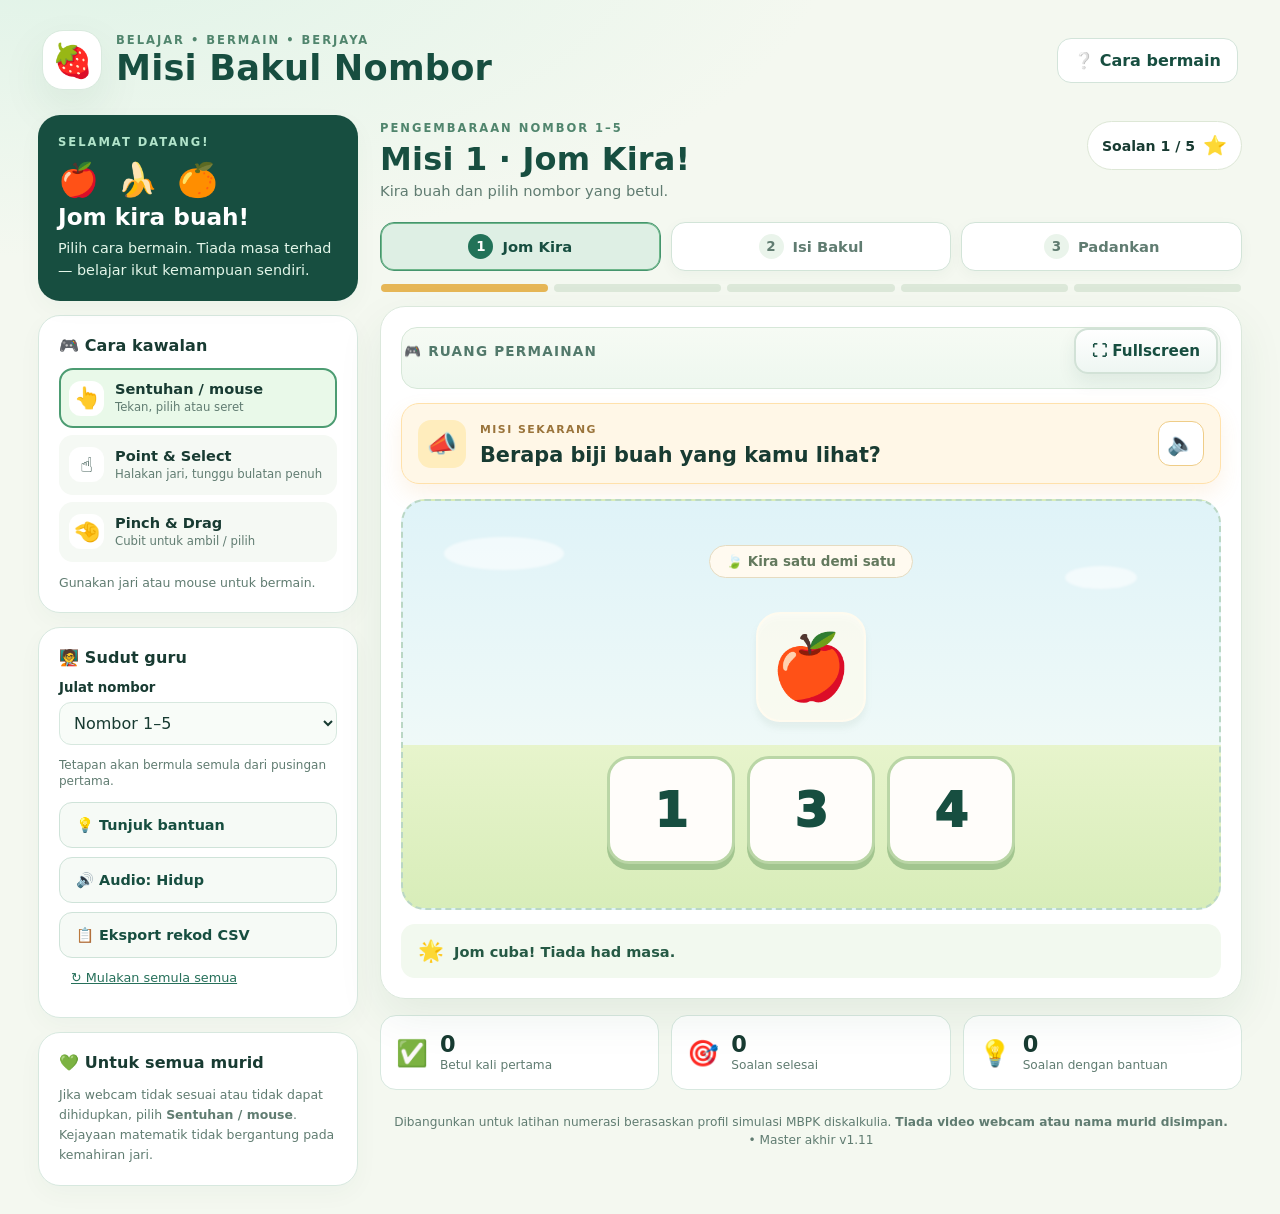
==== commit 12534632: "Add files via upload" ====
--- a/index.html
+++ b/index.html
@@ -6,8 +6,8 @@
   <meta name="theme-color" content="#174e40">
   <meta name="description" content="Misi Bakul Nombor: latihan nombor 1–10 dengan pilihan kawalan tangan, sentuhan atau mouse untuk murid yang memerlukan sokongan numerasi.">
   <title>Misi Bakul Nombor — Jom Kira Buah!</title>
-  <link rel="stylesheet" href="styles.css?v=113-desktop">
-  <script defer src="game.js?v=113-desktop"></script>
+  <link rel="stylesheet" href="styles.css">
+  <script defer src="game.js"></script>
 </head>
 <body>
   <a class="skip-link" href="#main">Langkau ke permainan</a>
@@ -105,7 +105,7 @@
           <div class="stat"><span class="stat-icon" aria-hidden="true">🎯</span><div><strong id="completedStat">0</strong><span>Soalan selesai</span></div></div>
           <div class="stat"><span class="stat-icon" aria-hidden="true">💡</span><div><strong id="hintsStat">0</strong><span>Soalan dengan bantuan</span></div></div>
         </section>
-        <footer class="footer">Dibangunkan untuk latihan numerasi berasaskan profil simulasi MBPK diskalkulia. <strong>Tiada video webcam atau nama murid disimpan.</strong> • Master akhir v1.13</footer>
+        <footer class="footer">Dibangunkan untuk latihan numerasi berasaskan profil simulasi MBPK diskalkulia. <strong>Tiada video webcam atau nama murid disimpan.</strong> • Master akhir v1.11</footer>
       </main>
     </div>
   </div>
--- a/styles.css
+++ b/styles.css
@@ -31,64 +31,6 @@
 .confetti-layer{position:absolute;inset:0;overflow:hidden;pointer-events:none;z-index:8;border-radius:inherit}.confetti-piece{position:absolute;top:-16px;width:12px;height:18px;border-radius:4px;opacity:.96;animation:confetti-fall var(--dur,1800ms) linear forwards;transform:translateY(-30px) rotate(0deg)}@keyframes confetti-fall{0%{opacity:0;transform:translateY(-20px) rotate(0deg)}8%{opacity:1}100%{opacity:0;transform:translateY(calc(100% + 120px)) rotate(680deg)}}
 .trail-star{font-size:clamp(20px,2.2vw,32px);animation-duration:.95s}.hand-cursor{width:82px;height:82px}.hand-cursor-symbol{font-size:2.2rem}.board-wrap.webcam-live .fruit-token{width:96px;height:96px;font-size:3.4rem}.fruit-token{width:90px;height:90px;font-size:3.2rem}.orchard-tree{position:relative;width:min(100%,660px);min-height:370px;display:flex;justify-content:center;align-items:flex-start;padding-top:4px}.tree-image{display:block;width:min(100%,540px);max-width:100%;height:auto;user-select:none;pointer-events:none;filter:drop-shadow(0 8px 18px rgba(46,98,48,.14))}.fruit-tree-zone{position:absolute;inset:0;left:50%;transform:translateX(-50%);z-index:3;width:min(100%,540px);height:min(100%,360px)}.fruit-tree-zone .fruit-token{position:absolute;transform:translate(-50%,-50%);}.fruit-tree-zone .fruit-token[data-slot="0"]{left:30%;top:26%}.fruit-tree-zone .fruit-token[data-slot="1"]{left:45%;top:17%}.fruit-tree-zone .fruit-token[data-slot="2"]{left:62%;top:18%}.fruit-tree-zone .fruit-token[data-slot="3"]{left:74%;top:30%}.fruit-tree-zone .fruit-token[data-slot="4"]{left:37%;top:38%}.fruit-tree-zone .fruit-token[data-slot="5"]{left:53%;top:34%}.fruit-tree-zone .fruit-token[data-slot="6"]{left:67%;top:40%}.fruit-tree-zone .fruit-token[data-slot="7"]{left:25%;top:38%}.fruit-tree-zone .fruit-token[data-slot="8"]{left:43%;top:50%}.fruit-tree-zone .fruit-token[data-slot="9"]{left:61%;top:50%}.fruit-tree-zone .fruit-token[data-slot="10"]{left:77%;top:43%}.fruit-tree-zone .fruit-token[data-slot="11"]{left:51%;top:63%}.orchard-basket-area .basket-zone{min-width:min(440px,96%)}.tree-helper{margin-top:-10px}.game-card:fullscreen .instruction-box,.game-card:-webkit-full-screen .instruction-box{position:absolute;top:0;left:0;right:0;z-index:7;border-radius:0;padding:12px 16px;background:rgba(255,255,255,.92);border:none;box-shadow:none}.game-card:fullscreen .feedback,.game-card:-webkit-full-screen .feedback{position:absolute;top:82px;left:12px;right:12px;bottom:auto;z-index:7;background:rgba(255,255,255,.96);padding:12px 14px}.game-card:fullscreen .board-wrap,.game-card:-webkit-full-screen .board-wrap{height:100dvh;min-height:100dvh;border-radius:0}.game-card:fullscreen .game-board,.game-card:-webkit-full-screen .game-board{min-height:100dvh;padding-top:146px;padding-bottom:26px}.game-card:fullscreen .webcam-badge,.game-card:-webkit-full-screen .webcam-badge{top:154px}.game-card:fullscreen .orchard-scene,.game-card:-webkit-full-screen .orchard-scene{justify-content:flex-start;padding-top:0}.game-card:fullscreen .orchard-tree,.game-card:-webkit-full-screen .orchard-tree{min-height:min(45dvh,390px)}.game-card:fullscreen .tree-image,.game-card:-webkit-full-screen .tree-image{width:min(70vw,540px)}.game-card:fullscreen .fruit-tree-zone,.game-card:-webkit-full-screen .fruit-tree-zone{width:min(70vw,540px);height:min(45dvh,360px)}.game-card:fullscreen .board-wrap.webcam-live .fruit-token,.game-card:-webkit-full-screen .board-wrap.webcam-live .fruit-token{width:min(11vw,96px);height:min(11vw,96px);font-size:min(8vw,3.2rem)}.game-card:fullscreen .fruit-cluster,.game-card:-webkit-full-screen .fruit-cluster{gap:14px}.game-card:fullscreen .number-choices,.game-card:-webkit-full-screen .number-choices{gap:14px}.game-card:fullscreen .choice-btn,.game-card:-webkit-full-screen .choice-btn{min-width:min(18vw,128px);min-height:min(18vw,128px);font-size:min(10vw,4rem)}@media (orientation:portrait){.game-card:fullscreen .game-board,.game-card:-webkit-full-screen .game-board{padding-top:138px;padding-bottom:18px}.game-card:fullscreen .instruction-box,.game-card:-webkit-full-screen .instruction-box{padding:10px 12px}.game-card:fullscreen .instruction-box p,.game-card:-webkit-full-screen .instruction-box p{font-size:1.05rem}.game-card:fullscreen .feedback,.game-card:-webkit-full-screen .feedback{top:74px;left:10px;right:10px;padding:10px 12px}.game-card:fullscreen .webcam-badge,.game-card:-webkit-full-screen .webcam-badge{top:132px}.game-card:fullscreen .board-content,.game-card:-webkit-full-screen .board-content{min-height:calc(100dvh - 160px)}.game-card:fullscreen .orchard-tree,.game-card:-webkit-full-screen .orchard-tree{min-height:min(38dvh,330px)}.game-card:fullscreen .tree-image,.game-card:-webkit-full-screen .tree-image{width:min(88vw,420px)}.game-card:fullscreen .fruit-tree-zone,.game-card:-webkit-full-screen .fruit-tree-zone{width:min(88vw,420px);height:min(38dvh,300px)}.game-card:fullscreen .board-wrap.webcam-live .fruit-token,.game-card:-webkit-full-screen .board-wrap.webcam-live .fruit-token{width:min(18vw,86px);height:min(18vw,86px);font-size:min(12vw,3rem)}.game-card:fullscreen .orchard-basket-area .basket-zone,.game-card:-webkit-full-screen .orchard-basket-area .basket-zone{min-width:min(94vw,460px)}.game-card:fullscreen .choice-btn,.game-card:-webkit-full-screen .choice-btn{min-width:min(23vw,112px);min-height:min(22vw,112px);font-size:min(12vw,3.3rem)}}@media (orientation:landscape){.game-card:fullscreen .board-content,.game-card:-webkit-full-screen .board-content{min-height:calc(100dvh - 172px)}.game-card:fullscreen .tree-image,.game-card:-webkit-full-screen .tree-image{width:min(54vw,540px)}.game-card:fullscreen .fruit-tree-zone,.game-card:-webkit-full-screen .fruit-tree-zone{width:min(54vw,540px);height:min(42dvh,340px)}.game-card:fullscreen .orchard-tree,.game-card:-webkit-full-screen .orchard-tree{min-height:min(42dvh,350px)}}@media (max-width:820px){.board-wrap.webcam-live .fruit-token,.fruit-token{width:82px;height:82px;font-size:3rem}.tree-image{width:min(100%,420px)}.orchard-tree{min-height:300px}.fruit-tree-zone{width:min(100%,420px);height:290px}.orchard-basket-area .basket-zone{min-width:min(96%,400px)}}@media (max-width:560px){.board-wrap.webcam-live .fruit-token,.fruit-token{width:72px;height:72px;font-size:2.7rem}.tree-image{width:min(100%,310px)}.orchard-tree{min-height:240px}.fruit-tree-zone{width:min(100%,310px);height:220px}.fruit-tree-zone .fruit-token[data-slot="0"]{left:28%;top:27%}.fruit-tree-zone .fruit-token[data-slot="1"]{left:46%;top:18%}.fruit-tree-zone .fruit-token[data-slot="2"]{left:63%;top:20%}.fruit-tree-zone .fruit-token[data-slot="3"]{left:76%;top:31%}.fruit-tree-zone .fruit-token[data-slot="4"]{left:37%;top:40%}.fruit-tree-zone .fruit-token[data-slot="5"]{left:54%;top:35%}.fruit-tree-zone .fruit-token[data-slot="6"]{left:67%;top:41%}.fruit-tree-zone .fruit-token[data-slot="7"]{left:23%;top:39%}.fruit-tree-zone .fruit-token[data-slot="8"]{left:44%;top:52%}.fruit-tree-zone .fruit-token[data-slot="9"]{left:62%;top:51%}.fruit-tree-zone .fruit-token[data-slot="10"]{left:79%;top:43%}.fruit-tree-zone .fruit-token[data-slot="11"]{left:51%;top:64%}}
 
-/* Desktop Misi 2 refinement; tablet/mobile retain portrait-friendly stacking. */
-.orchard-play-area,.orchard-left-col{display:contents}
-.orchard-tree{position:relative}
-/* The invisible positioning layer follows the exact 800x620 illustrated tree ratio. */
-.fruit-tree-zone{aspect-ratio:800 / 620;height:auto;max-height:none;inset:0 auto auto 50%;width:min(100%,540px)}
-.fruit-tree-zone .fruit-token{position:absolute;transform:translate(-50%,-50%)}
-.fruit-tree-zone .fruit-token[data-slot="0"]{left:27%;top:24%}
-.fruit-tree-zone .fruit-token[data-slot="1"]{left:43%;top:22%}
-.fruit-tree-zone .fruit-token[data-slot="2"]{left:59%;top:24%}
-.fruit-tree-zone .fruit-token[data-slot="3"]{left:75%;top:27%}
-.fruit-tree-zone .fruit-token[data-slot="4"]{left:24%;top:41%}
-.fruit-tree-zone .fruit-token[data-slot="5"]{left:41%;top:39%}
-.fruit-tree-zone .fruit-token[data-slot="6"]{left:58%;top:42%}
-.fruit-tree-zone .fruit-token[data-slot="7"]{left:74%;top:43%}
-.fruit-tree-zone .fruit-token[data-slot="8"]{left:28%;top:58%}
-.fruit-tree-zone .fruit-token[data-slot="9"]{left:44%;top:57%}
-.fruit-tree-zone .fruit-token[data-slot="10"]{left:60%;top:58%}
-.fruit-tree-zone .fruit-token[data-slot="11"]{left:73%;top:59%}
-/* Desktop or laptop with a precise pointing device: tree left, basket right. */
-@media (min-width: 1100px) and (min-aspect-ratio: 5/4) and (hover: hover) and (pointer: fine){
-  .orchard-scene{gap:10px}
-  .orchard-play-area{display:grid;grid-template-columns:minmax(0, 1.12fr) minmax(240px,.8fr);gap:clamp(10px,2.5vw,36px);align-items:center;width:100%;max-width:1160px;margin-inline:auto}
-  .orchard-left-col{display:flex;flex-direction:column;align-items:center;justify-content:center;gap:8px;min-width:0}
-  .orchard-tree{display:block;width:min(100%,480px);min-height:0;aspect-ratio:800 / 620;padding:0;margin:0 auto}
-  .orchard-tree::before,.orchard-tree::after{content:none!important}
-  .tree-image{display:block;width:100%;height:100%;object-fit:fill;margin:0;max-width:none}
-  .fruit-tree-zone{position:absolute;top:0;left:0;transform:none;width:100%;height:100%;max-height:none;aspect-ratio:800 / 620;display:block}
-  .orchard-tree .fruit-token,
-  .board-wrap.webcam-live .orchard-tree .fruit-token{width:clamp(70px,6.6vw,102px);height:clamp(70px,6.6vw,102px);font-size:clamp(2.8rem,4.7vw,4.0rem);border:none;background:transparent;box-shadow:none;filter:drop-shadow(0 3px 4px rgba(0,0,0,.28));touch-action:none}
-  .fruit-tree-zone .fruit-token.used{opacity:.13}
-  .orchard-left-col .tree-helper{margin:0;max-width:100%;font-size:clamp(.7rem,1vw,.92rem);line-height:1.25;text-align:center}
-  .orchard-play-area .orchard-basket-area{display:flex;flex-direction:column;align-items:center;justify-content:center;gap:16px;margin:0;width:100%;min-width:0}
-  .orchard-play-area .basket-zone{width:100%;min-width:0;max-width:420px;min-height:185px;padding:18px;border-width:5px;border-radius:30px}
-  .orchard-play-area .basket-graphic{font-size:5.5rem}
-  .orchard-play-area .basket-items{font-size:2.3rem;overflow-wrap:anywhere;text-align:center}
-  .orchard-play-area .board-footer{margin:0;max-width:100%}
-  .game-card:fullscreen .orchard-scene,
-  .game-card:-webkit-full-screen .orchard-scene{display:flex;flex-direction:column;justify-content:flex-start;gap:8px;min-height:0;height:calc(100dvh - 152px);margin:0 auto;padding:0;width:100%}
-  .game-card:fullscreen .orchard-scene .board-label,
-  .game-card:-webkit-full-screen .orchard-scene .board-label{font-size:.78rem;padding:5px 11px;max-width:94%}
-  .game-card:fullscreen .orchard-scene .target-number,
-  .game-card:-webkit-full-screen .orchard-scene .target-number{font-size:2.5rem;padding:5px 22px;line-height:1.05}
-  .game-card:fullscreen .orchard-play-area,
-  .game-card:-webkit-full-screen .orchard-play-area{display:grid;flex:1;min-height:0;grid-template-columns:minmax(0,1.1fr) minmax(290px,.8fr);align-items:center;gap:clamp(20px,4vw,65px);max-width:1260px;width:100%;padding:0 clamp(14px,3vw,50px)}
-  .game-card:fullscreen .orchard-tree,
-  .game-card:-webkit-full-screen .orchard-tree{min-height:0;max-height:none;width:min(100%,600px,calc((100dvh - 300px)*1.29032258));height:auto;aspect-ratio:800 / 620;padding:0}
-  .game-card:fullscreen .tree-image,
-  .game-card:-webkit-full-screen .tree-image{width:100%;height:100%;object-fit:fill}
-  .game-card:fullscreen .fruit-tree-zone,
-  .game-card:-webkit-full-screen .fruit-tree-zone{position:absolute;inset:0;width:100%;height:100%;transform:none;aspect-ratio:800 / 620}
-  .game-card:fullscreen .board-wrap.webcam-live .fruit-token,
-  .game-card:-webkit-full-screen .board-wrap.webcam-live .fruit-token,
-  .game-card:fullscreen .orchard-tree .fruit-token,
-  .game-card:-webkit-full-screen .orchard-tree .fruit-token{width:clamp(69px,7.2vw,105px);height:clamp(69px,7.2vw,105px);font-size:clamp(3rem,5.5vw,4.1rem)}
-  .game-card:fullscreen .orchard-play-area .basket-zone,
-  .game-card:-webkit-full-screen .orchard-play-area .basket-zone{width:100%;min-width:0;min-height:190px;max-width:430px}
-  .game-card:fullscreen .orchard-play-area .board-footer,
-  .game-card:-webkit-full-screen .orchard-play-area .board-footer{display:none!important}
-  .game-card:fullscreen .game-board,
-  .game-card:-webkit-full-screen .game-board{height:100dvh;min-height:100dvh;overflow:hidden}
-}
+
+/* --- v1.14 basket without box --- */
+.orchard-basket-area{display:flex;flex-direction:column;align-items:center;justify-content:center;gap:10px;width:100%}.orchard-basket-area .basket-zone{min-width:auto!important;width:min(320px,90vw);min-height:220px!important;height:auto;padding:10px 10px 14px;border:none!important;border-radius:0!important;background:transparent!important;box-shadow:none!important;display:grid;grid-template-rows:auto auto 1fr;justify-items:center;align-items:center;gap:0;position:relative;cursor:pointer}.orchard-basket-area .basket-zone .basket-graphic{font-size:8.4rem;line-height:.9;filter:drop-shadow(0 8px 10px rgba(95,62,14,.18))}.orchard-basket-area .basket-zone .basket-count{position:static;background:#fff7e6;border:2px solid #edd08d;color:var(--forest);padding:5px 14px;border-radius:999px;font-size:1rem;font-weight:900;margin-bottom:2px}.orchard-basket-area .basket-zone .basket-items{margin-top:-46px;max-width:170px;min-height:78px;display:flex;align-items:center;justify-content:center;flex-wrap:wrap;gap:4px;font-size:2.2rem;line-height:1.05;text-align:center;pointer-events:none}.orchard-basket-area .basket-zone.target-hover{transform:scale(1.03)}.orchard-basket-area .basket-zone.target-hover .basket-graphic{filter:drop-shadow(0 0 0 rgba(0,0,0,0)) drop-shadow(0 0 18px rgba(234,155,55,.5))}.orchard-basket-area .basket-zone:before{content:"Letak buah di dalam bakul";font-size:.9rem;font-weight:900;color:#4a6b5d;background:rgba(255,250,240,.92);border:1px solid #eadcb7;border-radius:999px;padding:7px 14px;margin-bottom:4px}.game-card:fullscreen .orchard-basket-area .basket-zone,.game-card:-webkit-full-screen .orchard-basket-area .basket-zone{width:min(320px,34vw);min-height:200px}.game-card:fullscreen .orchard-basket-area .basket-zone .basket-graphic,.game-card:-webkit-full-screen .orchard-basket-area .basket-zone .basket-graphic{font-size:min(10vw,8.4rem)}@media (max-width:820px){.orchard-basket-area .basket-zone{width:min(280px,92vw);min-height:200px}.orchard-basket-area .basket-zone .basket-graphic{font-size:7.2rem}.orchard-basket-area .basket-zone .basket-items{margin-top:-40px;max-width:150px;font-size:2rem}}@media (max-width:560px){.orchard-basket-area .basket-zone{width:min(240px,92vw);min-height:176px}.orchard-basket-area .basket-zone .basket-graphic{font-size:6.2rem}.orchard-basket-area .basket-zone .basket-items{margin-top:-34px;max-width:130px;min-height:58px;font-size:1.75rem}.orchard-basket-area .basket-zone:before{font-size:.8rem;padding:6px 10px}}
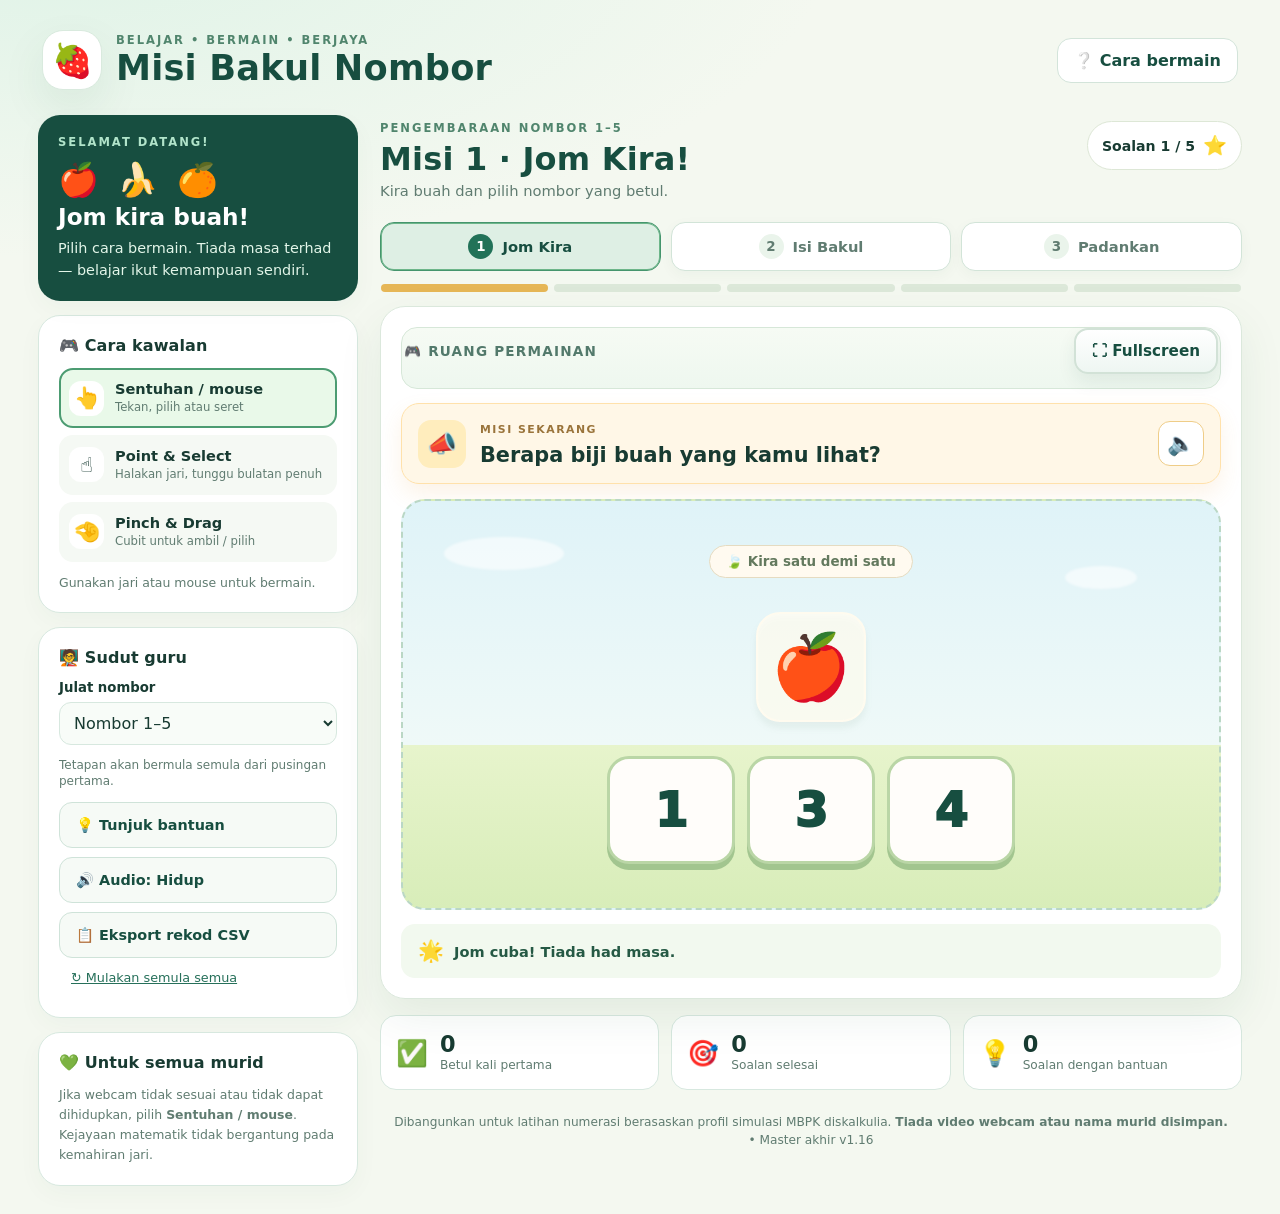
==== commit 14c85604: "Add files via upload" ====
--- a/index.html
+++ b/index.html
@@ -6,8 +6,8 @@
   <meta name="theme-color" content="#174e40">
   <meta name="description" content="Misi Bakul Nombor: latihan nombor 1–10 dengan pilihan kawalan tangan, sentuhan atau mouse untuk murid yang memerlukan sokongan numerasi.">
   <title>Misi Bakul Nombor — Jom Kira Buah!</title>
-  <link rel="stylesheet" href="styles.css">
-  <script defer src="game.js"></script>
+  <link rel="stylesheet" href="styles.css?v=116">
+  <script defer src="game.js?v=116"></script>
 </head>
 <body>
   <a class="skip-link" href="#main">Langkau ke permainan</a>
@@ -105,7 +105,7 @@
           <div class="stat"><span class="stat-icon" aria-hidden="true">🎯</span><div><strong id="completedStat">0</strong><span>Soalan selesai</span></div></div>
           <div class="stat"><span class="stat-icon" aria-hidden="true">💡</span><div><strong id="hintsStat">0</strong><span>Soalan dengan bantuan</span></div></div>
         </section>
-        <footer class="footer">Dibangunkan untuk latihan numerasi berasaskan profil simulasi MBPK diskalkulia. <strong>Tiada video webcam atau nama murid disimpan.</strong> • Master akhir v1.11</footer>
+        <footer class="footer">Dibangunkan untuk latihan numerasi berasaskan profil simulasi MBPK diskalkulia. <strong>Tiada video webcam atau nama murid disimpan.</strong> • Master akhir v1.16</footer>
       </main>
     </div>
   </div>
--- a/styles.css
+++ b/styles.css
@@ -34,3 +34,320 @@
 
 /* --- v1.14 basket without box --- */
 .orchard-basket-area{display:flex;flex-direction:column;align-items:center;justify-content:center;gap:10px;width:100%}.orchard-basket-area .basket-zone{min-width:auto!important;width:min(320px,90vw);min-height:220px!important;height:auto;padding:10px 10px 14px;border:none!important;border-radius:0!important;background:transparent!important;box-shadow:none!important;display:grid;grid-template-rows:auto auto 1fr;justify-items:center;align-items:center;gap:0;position:relative;cursor:pointer}.orchard-basket-area .basket-zone .basket-graphic{font-size:8.4rem;line-height:.9;filter:drop-shadow(0 8px 10px rgba(95,62,14,.18))}.orchard-basket-area .basket-zone .basket-count{position:static;background:#fff7e6;border:2px solid #edd08d;color:var(--forest);padding:5px 14px;border-radius:999px;font-size:1rem;font-weight:900;margin-bottom:2px}.orchard-basket-area .basket-zone .basket-items{margin-top:-46px;max-width:170px;min-height:78px;display:flex;align-items:center;justify-content:center;flex-wrap:wrap;gap:4px;font-size:2.2rem;line-height:1.05;text-align:center;pointer-events:none}.orchard-basket-area .basket-zone.target-hover{transform:scale(1.03)}.orchard-basket-area .basket-zone.target-hover .basket-graphic{filter:drop-shadow(0 0 0 rgba(0,0,0,0)) drop-shadow(0 0 18px rgba(234,155,55,.5))}.orchard-basket-area .basket-zone:before{content:"Letak buah di dalam bakul";font-size:.9rem;font-weight:900;color:#4a6b5d;background:rgba(255,250,240,.92);border:1px solid #eadcb7;border-radius:999px;padding:7px 14px;margin-bottom:4px}.game-card:fullscreen .orchard-basket-area .basket-zone,.game-card:-webkit-full-screen .orchard-basket-area .basket-zone{width:min(320px,34vw);min-height:200px}.game-card:fullscreen .orchard-basket-area .basket-zone .basket-graphic,.game-card:-webkit-full-screen .orchard-basket-area .basket-zone .basket-graphic{font-size:min(10vw,8.4rem)}@media (max-width:820px){.orchard-basket-area .basket-zone{width:min(280px,92vw);min-height:200px}.orchard-basket-area .basket-zone .basket-graphic{font-size:7.2rem}.orchard-basket-area .basket-zone .basket-items{margin-top:-40px;max-width:150px;font-size:2rem}}@media (max-width:560px){.orchard-basket-area .basket-zone{width:min(240px,92vw);min-height:176px}.orchard-basket-area .basket-zone .basket-graphic{font-size:6.2rem}.orchard-basket-area .basket-zone .basket-items{margin-top:-34px;max-width:130px;min-height:58px;font-size:1.75rem}.orchard-basket-area .basket-zone:before{font-size:.8rem;padding:6px 10px}}
+
+
+/* --- v1.15 explicit open basket --- */
+.orchard-basket-area{display:flex;flex-direction:column;align-items:center;justify-content:center;gap:10px;width:100%}.basket-zone.basket-open{all:unset;box-sizing:border-box;display:flex!important;flex-direction:column;align-items:center;justify-content:flex-start;gap:8px;position:relative;cursor:pointer;touch-action:none;width:min(360px,92vw)!important;min-height:250px!important;padding:0!important;background:transparent!important;border:none!important;border-radius:0!important;box-shadow:none!important}.basket-zone.basket-open::before,.basket-zone.basket-open::after{display:none!important}.basket-zone.basket-open .basket-count{position:static!important;display:inline-flex;align-items:center;justify-content:center;min-width:88px;padding:7px 16px;border-radius:999px;background:#fff8e9;border:2px solid #e5c982;color:var(--forest);font-size:1.05rem;font-weight:950;box-shadow:0 6px 12px rgba(93,66,21,.08)}.basket-open-label{display:inline-flex;align-items:center;justify-content:center;padding:7px 16px;border-radius:999px;background:#fffdf5;border:1px solid #e6d6af;color:#4e6a5d;font-size:.9rem;font-weight:900}.basket-visual{position:relative;width:100%;height:188px;display:flex;align-items:flex-end;justify-content:center}.basket-body{position:absolute;left:50%;bottom:0;transform:translateX(-50%);width:230px;height:120px;border-radius:22px 22px 76px 76px;background:repeating-linear-gradient(90deg,#9d6735 0 14px,#b97d46 14px 28px,#c68a52 28px 42px);border:4px solid #7e5228;box-shadow:inset 0 -10px 0 rgba(94,53,20,.18),0 10px 16px rgba(65,40,12,.16);z-index:1}.basket-body::before{content:"";position:absolute;left:10px;right:10px;top:22px;height:60px;border-radius:18px 18px 56px 56px;background:repeating-linear-gradient(0deg,rgba(255,255,255,.12) 0 8px,transparent 8px 16px)}.basket-rim{position:absolute;left:50%;bottom:94px;transform:translateX(-50%);width:248px;height:34px;border-radius:50%;background:linear-gradient(180deg,#dbad70,#a66e39);border:4px solid #7e5228;z-index:4;box-shadow:0 4px 0 rgba(255,255,255,.2) inset}.basket-pocket{position:absolute;left:50%;bottom:58px;transform:translateX(-50%);width:210px;height:78px;border-radius:0 0 70px 70px / 0 0 40px 40px;background:linear-gradient(180deg,#f6efe2 0%,#ead7b3 100%);border:3px solid #c18c57;border-top:none;z-index:3;display:flex;align-items:flex-start;justify-content:center;overflow:hidden;padding:8px 14px 0}.basket-items{display:flex!important;align-items:flex-start;justify-content:center;flex-wrap:wrap;gap:2px 4px;max-width:100%;min-height:42px;font-size:1.8rem;line-height:1;text-align:center;pointer-events:none;position:relative;z-index:5}.basket-fruit{display:inline-flex;line-height:1;filter:drop-shadow(0 2px 1px rgba(87,56,13,.15))}.basket-handle{position:absolute;bottom:92px;width:96px;height:82px;border:6px solid #7c5027;border-bottom:none;border-radius:110px 110px 0 0;z-index:2;background:transparent}.basket-handle-left{left:56px;transform:rotate(-10deg)}.basket-handle-right{right:56px;transform:rotate(10deg)}.basket-zone.basket-open.target-hover .basket-rim,.basket-zone.basket-open.target-hover .basket-body{filter:drop-shadow(0 0 14px rgba(234,155,55,.35))}.basket-zone.basket-open.target-hover{transform:scale(1.03)}.game-card:fullscreen .basket-zone.basket-open,.game-card:-webkit-full-screen .basket-zone.basket-open{width:min(340px,34vw)!important;min-height:232px!important}.game-card:fullscreen .basket-visual,.game-card:-webkit-full-screen .basket-visual{height:176px}.game-card:fullscreen .basket-body,.game-card:-webkit-full-screen .basket-body{width:212px;height:112px}.game-card:fullscreen .basket-rim,.game-card:-webkit-full-screen .basket-rim{width:228px;bottom:88px}.game-card:fullscreen .basket-pocket,.game-card:-webkit-full-screen .basket-pocket{width:194px;bottom:54px}.game-card:fullscreen .basket-handle,.game-card:-webkit-full-screen .basket-handle{bottom:88px;width:90px;height:76px}.game-card:fullscreen .basket-items,.game-card:-webkit-full-screen .basket-items{font-size:1.65rem}.game-card:fullscreen .basket-open-label,.game-card:-webkit-full-screen .basket-open-label{display:none}@media (max-width:820px){.basket-zone.basket-open{width:min(320px,94vw)!important;min-height:230px!important}.basket-visual{height:176px}.basket-body{width:214px;height:112px}.basket-rim{width:228px;bottom:88px}.basket-pocket{width:194px;bottom:52px}.basket-handle{bottom:88px;width:88px;height:74px}.basket-handle-left{left:50px}.basket-handle-right{right:50px}}@media (max-width:560px){.basket-zone.basket-open{width:min(270px,94vw)!important;min-height:210px!important}.basket-open-label{font-size:.8rem;padding:6px 12px}.basket-visual{height:156px}.basket-body{width:186px;height:98px}.basket-rim{width:198px;height:30px;bottom:78px}.basket-pocket{width:168px;height:66px;bottom:48px;padding-top:7px}.basket-handle{bottom:76px;width:76px;height:64px;border-width:5px}.basket-handle-left{left:40px}.basket-handle-right{right:40px}.basket-items{font-size:1.55rem;min-height:36px}.basket-zone.basket-open .basket-count{font-size:.96rem;padding:6px 14px}}
+
+
+/* v1.16: only Mission 2 orchard/basket layout and readable basket contents. */
+.orchard-basket-v116{
+  display:grid!important;
+  grid-template-columns:minmax(0,1.08fr) minmax(0,.92fr);
+  grid-template-areas:"mission mission" "number number" "tree basket" "help help";
+  align-items:center;
+  justify-items:center;
+  align-content:center;
+  column-gap:clamp(10px,2vw,24px);
+  row-gap:10px;
+  width:100%;
+  max-width:1160px;
+  min-height:0;
+  padding:10px 0 14px;
+}
+.orchard-basket-v116>.board-label{grid-area:mission;max-width:100%;white-space:normal}
+.orchard-basket-v116>.target-number{grid-area:number;font-size:clamp(2.5rem,4vw,3.3rem);padding:6px 22px}
+.orchard-basket-v116>.tree-helper{grid-area:help;margin:0;text-align:center;max-width:100%;white-space:normal}
+.orchard-basket-v116>.orchard-tree{
+  grid-area:tree;
+  width:min(100%,440px)!important;
+  aspect-ratio:800/620;
+  min-height:0!important;
+  height:auto!important;
+  margin:0;
+  padding:0;
+  align-self:center;
+  justify-self:center;
+  display:block;
+}
+.orchard-basket-v116 .tree-image{
+  width:100%!important;
+  height:100%!important;
+  aspect-ratio:800/620;
+  display:block;
+  object-fit:contain;
+}
+.orchard-basket-v116 .fruit-tree-zone{
+  position:absolute;
+  inset:0!important;
+  left:0!important;
+  top:0!important;
+  transform:none!important;
+  width:100%!important;
+  height:100%!important;
+  display:block;
+  padding:0;
+  z-index:3;
+}
+.orchard-basket-v116 .fruit-tree-zone .fruit-token{
+  width:clamp(52px,5.6vw,76px)!important;
+  height:clamp(52px,5.6vw,76px)!important;
+  font-size:clamp(2.3rem,4vw,3.05rem)!important;
+  position:absolute;
+  transform:translate(-50%,-50%);
+}
+.orchard-basket-v116>.orchard-basket-area{
+  grid-area:basket;
+  margin:0!important;
+  padding:0;
+  display:flex;
+  align-items:center;
+  justify-content:center;
+  width:100%;
+  min-width:0;
+  gap:10px;
+}
+.orchard-basket-v116 .basket-zone.basket-v116{
+  all:unset;
+  box-sizing:border-box;
+  cursor:pointer;
+  position:relative;
+  display:flex!important;
+  flex-direction:column;
+  align-items:center;
+  justify-content:center;
+  gap:8px;
+  width:min(100%,360px)!important;
+  min-width:0!important;
+  min-height:0!important;
+  height:auto!important;
+  padding:8px 4px!important;
+  margin:auto;
+  background:transparent!important;
+  box-shadow:none!important;
+  border:none!important;
+  border-radius:0!important;
+  touch-action:none;
+  -webkit-tap-highlight-color:transparent;
+}
+.orchard-basket-v116 .basket-zone.basket-v116::before,
+.orchard-basket-v116 .basket-zone.basket-v116::after{content:none!important;display:none!important}
+.orchard-basket-v116 .basket-zone.basket-v116 .basket-count{
+  position:static!important;
+  display:inline-block;
+  margin:0!important;
+  border:2px solid #e6c785;
+  border-radius:999px;
+  padding:7px 16px;
+  background:#fff9e8;
+  color:#185442;
+  font-size:clamp(1.1rem,2vw,1.35rem);
+  font-weight:950;
+  line-height:1.2;
+  white-space:nowrap;
+}
+.orchard-basket-v116 .basket-visual{
+  --basket-scale:1;
+  width:min(100%,340px);
+  aspect-ratio:340/235;
+  height:auto!important;
+  display:block;
+  position:relative;
+  overflow:visible;
+  isolation:isolate;
+  filter:drop-shadow(0 10px 10px rgba(90,52,14,.14));
+}
+.orchard-basket-v116 .basket-visual .basket-handle{
+  position:absolute;
+  top:22%;
+  bottom:auto!important;
+  width:36%;
+  height:44%;
+  border:6px solid #83502c;
+  border-bottom:0;
+  border-radius:85% 85% 0 0;
+  background:none;
+  z-index:1;
+}
+.orchard-basket-v116 .basket-visual .basket-handle-left{left:12%;right:auto;transform:rotate(-9deg)}
+.orchard-basket-v116 .basket-visual .basket-handle-right{right:12%;left:auto;transform:rotate(9deg)}
+.orchard-basket-v116 .basket-back{
+  position:absolute;
+  left:6%;right:6%;bottom:2%;height:63%;
+  background:repeating-linear-gradient(90deg,#b9783c 0 16px,#ce9257 16px 32px,#bd7e45 32px 48px);
+  border:5px solid #815026;
+  border-radius:10% 10% 42% 42%;
+  z-index:1;
+}
+.orchard-basket-v116 .basket-opening{
+  position:absolute;
+  left:7%;right:7%;top:29%;height:42%;
+  background:radial-gradient(ellipse at 50% 38%,#f9eecb 0,#e1bf8a 72%,#b9854e 100%);
+  border:5px solid #86522d;
+  border-radius:50% 50% 42% 42%;
+  z-index:2;
+}
+.orchard-basket-v116 .basket-rim{
+  position:absolute;
+  left:3%;right:3%;top:30%;bottom:auto!important;
+  width:auto!important;height:20%;
+  transform:none!important;
+  background:linear-gradient(#ddad72,#a86b37);
+  border:5px solid #80502b;
+  border-radius:50%;
+  z-index:3;
+}
+.orchard-basket-v116 .basket-fruit-layer{
+  position:absolute;
+  z-index:5;
+  left:12%;right:12%;top:29%;height:42%;
+  display:grid;
+  grid-template-columns:repeat(5,minmax(0,1fr));
+  grid-auto-rows:1fr;
+  align-items:center;
+  justify-items:center;
+  justify-content:center;
+  align-content:center;
+  gap:0;
+  padding:12px 5px 5px;
+  pointer-events:none;
+}
+.orchard-basket-v116 .basket-fruit-layer .basket-fruit{
+  position:relative;
+  z-index:1;
+  display:inline-flex;
+  align-items:center;
+  justify-content:center;
+  width:100%;
+  font-size:clamp(1.5rem,2.5vw,2.45rem);
+  line-height:1.15;
+  filter:drop-shadow(0 2px 2px rgba(75,55,25,.22));
+}
+.orchard-basket-v116 .basket-front{
+  position:absolute;
+  z-index:4;
+  bottom:0;left:8%;right:8%;height:43%;
+  border:5px solid #85502a;
+  border-radius:5% 5% 44% 44%;
+  background:repeating-linear-gradient(90deg,#b7793e 0 16px,#d29960 16px 32px,#be8047 32px 48px);
+  box-shadow:inset 0 9px 0 rgba(252,222,157,.24),inset 0 -12px 0 rgba(92,49,15,.12);
+}
+.orchard-basket-v116 .basket-tap-label{
+  font-size:clamp(.82rem,1.5vw,.97rem);
+  font-weight:900;
+  line-height:1.3;
+  text-align:center;
+  padding:6px 13px;
+  border-radius:999px;
+  color:#356650;
+  background:rgba(255,252,240,.92);
+  border:1px solid #e9d7aa;
+}
+.orchard-basket-v116 .basket-zone.basket-v116.target-hover .basket-visual,
+.orchard-basket-v116 .basket-zone.basket-v116:focus-visible .basket-visual{
+  filter:drop-shadow(0 0 15px rgba(251,185,66,.8));
+}
+.orchard-basket-v116 .basket-zone.basket-v116.target-hover{transform:scale(1.025)}
+.orchard-basket-v116 .board-footer{margin:0}
+
+/* The fullscreen treatment uses the exact same side-by-side basket layout. */
+.game-card:fullscreen .orchard-basket-v116,
+.game-card:-webkit-full-screen .orchard-basket-v116{
+  display:grid!important;
+  width:100%;
+  max-width:1120px;
+  min-height:0!important;
+  height:auto;
+  padding:0;
+  gap:clamp(4px,1.5vh,12px) 16px;
+  align-content:center;
+  justify-content:center;
+}
+.game-card:fullscreen .orchard-basket-v116 .orchard-tree,
+.game-card:-webkit-full-screen .orchard-basket-v116 .orchard-tree{
+  width:min(100%,440px)!important;
+  height:auto!important;
+  min-height:0!important;
+}
+.game-card:fullscreen .orchard-basket-v116 .tree-image,
+.game-card:-webkit-full-screen .orchard-basket-v116 .tree-image{width:100%!important;height:100%!important}
+.game-card:fullscreen .orchard-basket-v116 .fruit-tree-zone,
+.game-card:-webkit-full-screen .orchard-basket-v116 .fruit-tree-zone{width:100%!important;height:100%!important}
+.game-card:fullscreen .orchard-basket-v116 .fruit-token,
+.game-card:-webkit-full-screen .orchard-basket-v116 .fruit-token{width:clamp(54px,5vw,72px)!important;height:clamp(54px,5vw,72px)!important;font-size:clamp(2.3rem,3.4vw,3rem)!important}
+.game-card:fullscreen .orchard-basket-v116 .basket-zone.basket-v116,
+.game-card:-webkit-full-screen .orchard-basket-v116 .basket-zone.basket-v116{width:min(100%,360px)!important;min-height:0!important;height:auto!important}
+.game-card:fullscreen .orchard-basket-v116 .basket-visual,
+.game-card:-webkit-full-screen .orchard-basket-v116 .basket-visual{height:auto!important;width:min(100%,340px)}
+.game-card:fullscreen .orchard-basket-v116 .basket-fruit-layer .basket-fruit,
+.game-card:-webkit-full-screen .orchard-basket-v116 .basket-fruit-layer .basket-fruit{font-size:clamp(1.7rem,2.6vw,2.4rem)!important}
+
+@media(max-width:680px){
+ .orchard-basket-v116{grid-template-columns:1fr;grid-template-areas:"mission" "number" "tree" "basket" "help";gap:12px}
+ .orchard-basket-v116>.orchard-tree{width:min(100%,360px)!important}
+ .orchard-basket-v116>.orchard-basket-area{width:100%}
+ .orchard-basket-v116 .basket-zone.basket-v116{width:min(330px,90vw)!important}
+ .orchard-basket-v116 .fruit-tree-zone .fruit-token{width:clamp(50px,15vw,70px)!important;height:clamp(50px,15vw,70px)!important;font-size:clamp(2rem,9vw,3rem)!important}
+}
+@media (max-height:720px) and (min-width:681px){
+ .game-card:fullscreen .orchard-basket-v116,
+ .game-card:-webkit-full-screen .orchard-basket-v116{gap:4px 12px}
+ .game-card:fullscreen .orchard-basket-v116>.orchard-tree,
+ .game-card:-webkit-full-screen .orchard-basket-v116>.orchard-tree{width:min(100%,350px)!important}
+ .game-card:fullscreen .orchard-basket-v116 .basket-visual,
+ .game-card:-webkit-full-screen .orchard-basket-v116 .basket-visual{width:min(100%,285px)}
+ .game-card:fullscreen .orchard-basket-v116 .basket-fruit-layer .basket-fruit,
+ .game-card:-webkit-full-screen .orchard-basket-v116 .basket-fruit-layer .basket-fruit{font-size:1.8rem!important}
+}
+
+/* Fine tune fruit visibility and narrow-screen fit without changing other missions. */
+.orchard-basket-v116 .basket-opening{top:18%;height:50%}
+.orchard-basket-v116 .basket-fruit-layer{top:19%;height:40%;padding:2px 5px 0}
+.orchard-basket-v116 .basket-fruit-layer .basket-fruit{font-size:clamp(1.5rem,2.6vw,2.35rem)}
+@media(max-width:680px){
+ .orchard-basket-v116 .basket-zone.basket-v116{width:min(100%,330px)!important;max-width:100%!important}
+ .game-card:fullscreen .orchard-basket-v116,
+ .game-card:-webkit-full-screen .orchard-basket-v116{
+   grid-template-columns:1fr!important;
+   grid-template-areas:"number" "tree" "basket" "help";
+   min-height:0!important;
+   height:auto!important;
+   gap:4px 0!important;
+   padding:0!important;
+   align-content:start!important;
+ }
+ .game-card:fullscreen .orchard-basket-v116>.board-label,
+ .game-card:-webkit-full-screen .orchard-basket-v116>.board-label{display:none}
+ .game-card:fullscreen .orchard-basket-v116>.target-number,
+ .game-card:-webkit-full-screen .orchard-basket-v116>.target-number{font-size:2.2rem;padding:3px 14px}
+ .game-card:fullscreen .orchard-basket-v116>.orchard-tree,
+ .game-card:-webkit-full-screen .orchard-basket-v116>.orchard-tree{width:min(64vw,29dvh,255px)!important;min-height:0!important;max-height:none!important}
+ .game-card:fullscreen .orchard-basket-v116 .basket-zone.basket-v116,
+ .game-card:-webkit-full-screen .orchard-basket-v116 .basket-zone.basket-v116{width:min(64vw,245px)!important;padding:0!important;min-height:0!important}
+ .game-card:fullscreen .orchard-basket-v116 .basket-visual,
+ .game-card:-webkit-full-screen .orchard-basket-v116 .basket-visual{width:100%!important;height:auto!important}
+ .game-card:fullscreen .orchard-basket-v116 .basket-fruit-layer .basket-fruit,
+ .game-card:-webkit-full-screen .orchard-basket-v116 .basket-fruit-layer .basket-fruit{font-size:1.4rem!important}
+ .game-card:fullscreen .orchard-basket-v116 .basket-tap-label,
+ .game-card:-webkit-full-screen .orchard-basket-v116 .basket-tap-label{display:none}
+ .game-card:fullscreen .orchard-basket-v116 .board-footer,
+ .game-card:-webkit-full-screen .orchard-basket-v116 .board-footer{display:none!important}
+ .game-card:fullscreen .orchard-basket-v116>.tree-helper,
+ .game-card:-webkit-full-screen .orchard-basket-v116>.tree-helper{font-size:.72rem;padding:4px 8px}
+ .game-card:fullscreen .orchard-basket-v116 .fruit-tree-zone .fruit-token,
+ .game-card:-webkit-full-screen .orchard-basket-v116 .fruit-tree-zone .fruit-token{width:clamp(40px,13vw,58px)!important;height:clamp(40px,13vw,58px)!important;font-size:clamp(1.7rem,8vw,2.3rem)!important}
+}
+
+/* Separate clickable fruit centers on the same branches (especially iPad widths). */
+.orchard-basket-v116 .fruit-tree-zone .fruit-token[data-slot="0"]{left:24%!important;top:22%!important}
+.orchard-basket-v116 .fruit-tree-zone .fruit-token[data-slot="1"]{left:41%!important;top:17%!important}
+.orchard-basket-v116 .fruit-tree-zone .fruit-token[data-slot="2"]{left:59%!important;top:17%!important}
+.orchard-basket-v116 .fruit-tree-zone .fruit-token[data-slot="3"]{left:77%!important;top:22%!important}
+.orchard-basket-v116 .fruit-tree-zone .fruit-token[data-slot="4"]{left:23%!important;top:40%!important}
+.orchard-basket-v116 .fruit-tree-zone .fruit-token[data-slot="5"]{left:41%!important;top:36%!important}
+.orchard-basket-v116 .fruit-tree-zone .fruit-token[data-slot="6"]{left:59%!important;top:36%!important}
+.orchard-basket-v116 .fruit-tree-zone .fruit-token[data-slot="7"]{left:77%!important;top:40%!important}
+.orchard-basket-v116 .fruit-tree-zone .fruit-token[data-slot="8"]{left:24%!important;top:57%!important}
+.orchard-basket-v116 .fruit-tree-zone .fruit-token[data-slot="9"]{left:41%!important;top:54%!important}
+.orchard-basket-v116 .fruit-tree-zone .fruit-token[data-slot="10"]{left:59%!important;top:54%!important}
+.orchard-basket-v116 .fruit-tree-zone .fruit-token[data-slot="11"]{left:77%!important;top:57%!important}
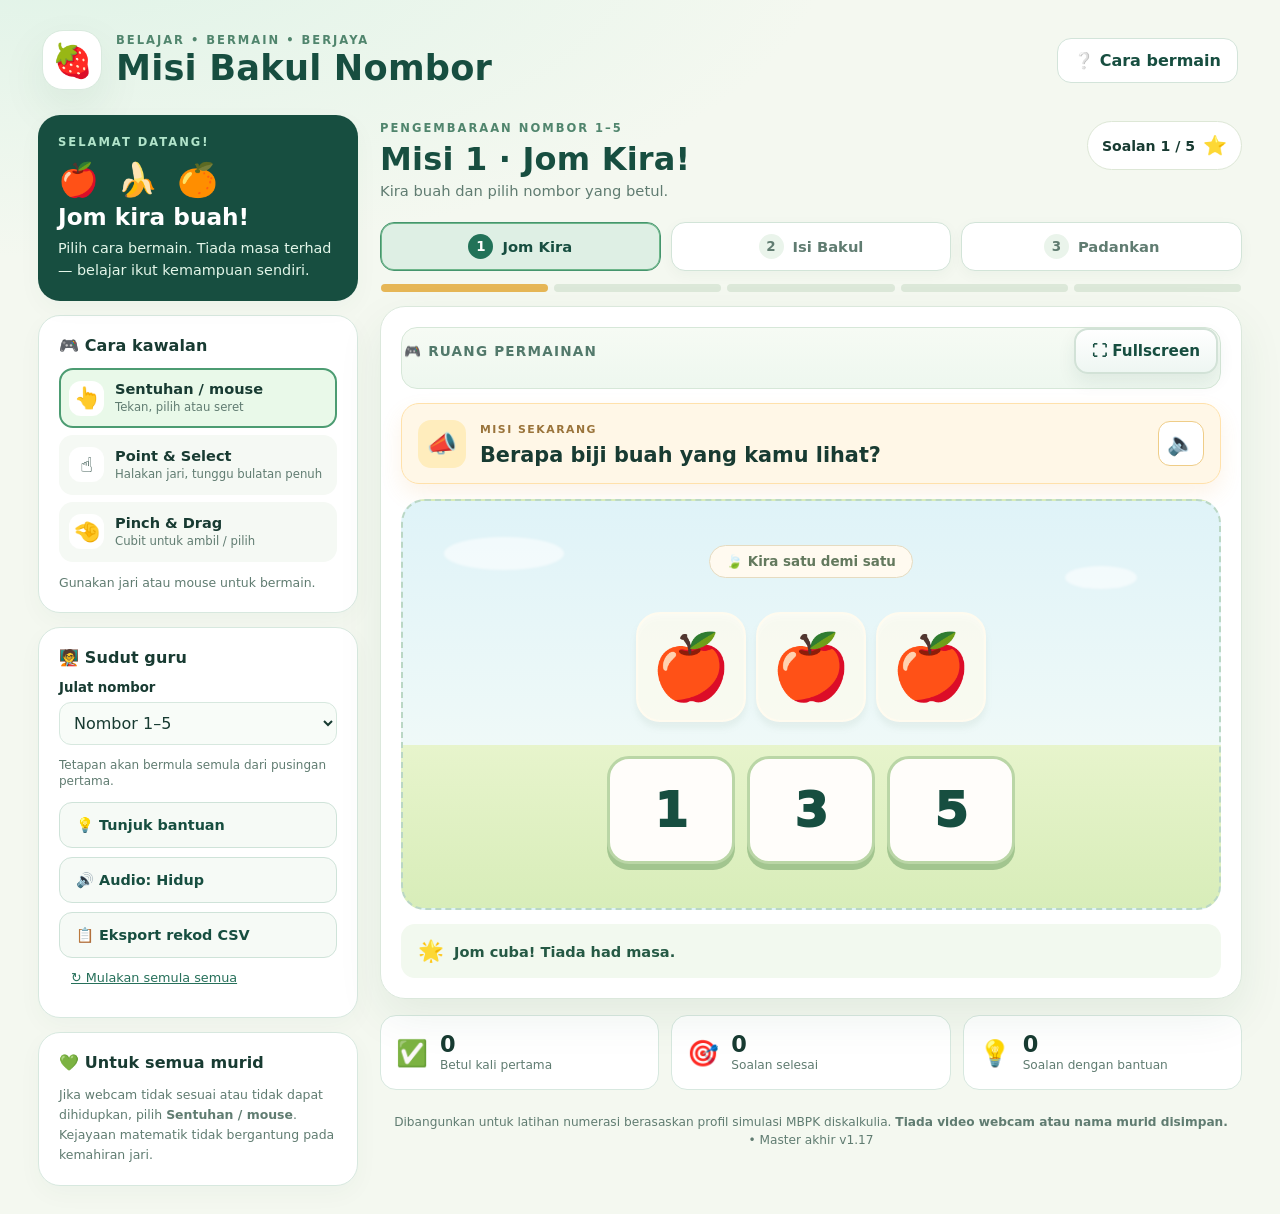
==== commit 9e9522a3: "Add files via upload" ====
--- a/index.html
+++ b/index.html
@@ -105,7 +105,7 @@
           <div class="stat"><span class="stat-icon" aria-hidden="true">🎯</span><div><strong id="completedStat">0</strong><span>Soalan selesai</span></div></div>
           <div class="stat"><span class="stat-icon" aria-hidden="true">💡</span><div><strong id="hintsStat">0</strong><span>Soalan dengan bantuan</span></div></div>
         </section>
-        <footer class="footer">Dibangunkan untuk latihan numerasi berasaskan profil simulasi MBPK diskalkulia. <strong>Tiada video webcam atau nama murid disimpan.</strong> • Master akhir v1.16</footer>
+        <footer class="footer">Dibangunkan untuk latihan numerasi berasaskan profil simulasi MBPK diskalkulia. <strong>Tiada video webcam atau nama murid disimpan.</strong> • Master akhir v1.17</footer>
       </main>
     </div>
   </div>
@@ -116,7 +116,7 @@
       <h2 id="helpTitle">🌻 Cara bermain</h2>
       <p><strong>Misi 1 — Jom Kira:</strong> Kira buah yang dipaparkan, kemudian pilih simbol nombor yang betul.</p>
       <p><strong>Misi 2 — Isi Bakul:</strong> Masukkan bilangan buah mengikut nombor. Sentuh buah, kemudian bakul, atau seret buah ke bakul. Permainan akan menyemak secara automatik apabila buah mencukupi atau melebihi sasaran.</p>
-      <p><strong>Misi 3 — Padankan:</strong> Cari gambar kumpulan buah yang sepadan dengan nombor.</p>
+      <p><strong>Misi 3 — Padankan:</strong> Pilih satu nombor di sebelah kiri, kemudian pilih kumpulan buah yang sama bilangannya di kanan. Garisan hijau menunjukkan padanan betul dan kekal pada skrin; garisan merah muncul sekejap untuk padanan salah. Julat 1–10 menggunakan dua set padanan, lima pasangan setiap set.</p>
       <h3>🎥 Kawalan webcam</h3>
       <p><strong>Point & Select:</strong> Video webcam menjadi latar game. Halakan jari telunjuk ke pilihan, tahan hingga bulatan penunjuk penuh. Untuk Misi 2, pilih buah dahulu, kemudian halakan ke bakul.</p>
       <p><strong>Pinch & Drag:</strong> Cantumkan ibu jari dan telunjuk untuk memilih. Dalam Misi 2, cubit di atas buah, bawa ke bakul, lalu lepaskan. Anda juga boleh memilih buah dan kemudian mencubit di atas bakul.</p>
--- a/styles.css
+++ b/styles.css
@@ -351,3 +351,7 @@
 .orchard-basket-v116 .fruit-tree-zone .fruit-token[data-slot="9"]{left:41%!important;top:54%!important}
 .orchard-basket-v116 .fruit-tree-zone .fruit-token[data-slot="10"]{left:59%!important;top:54%!important}
 .orchard-basket-v116 .fruit-tree-zone .fruit-token[data-slot="11"]{left:77%!important;top:57%!important}
+
+
+/* --- Misi 3: padankan nombor dengan GARISAN jelas (v1.17) --- */
+.matching-scene{gap:10px;justify-content:flex-start;width:100%;min-height:350px}.matching-progress{font-weight:900;color:#1c6c53;background:rgba(240,255,238,.95);border:2px solid #bee4b8;border-radius:999px;padding:7px 20px;font-size:1.02rem}.matching-board{position:relative;isolation:isolate;display:grid;grid-template-columns:minmax(74px,.6fr) minmax(0,1.65fr);gap:clamp(24px,7vw,135px);align-items:stretch;width:min(100%,850px);margin:4px auto}.matching-column{position:relative;z-index:2;display:flex;flex-direction:column;gap:10px;min-width:0}.matching-heading{display:flex;justify-content:center;align-items:center;min-height:30px;color:#174e40;background:rgba(255,255,255,.87);border-radius:15px;font-size:.84rem;letter-spacing:.7px}.matching-lines{position:absolute;inset:0;width:100%;height:100%;z-index:1;pointer-events:none;overflow:visible}.matching-lines line{filter:drop-shadow(0 2px 2px rgba(255,255,255,.85))}.correct-match-line{animation:match-appear .22s ease-out both}.wrong-match-line{stroke-dasharray:13 9;animation:wrong-match-pulse .4s ease-in-out infinite alternate}@keyframes match-appear{from{opacity:.25}to{opacity:1}}@keyframes wrong-match-pulse{from{opacity:.58}to{opacity:1}}.match-number,.match-group{font:inherit;position:relative;z-index:2;border-radius:20px;min-height:88px;box-shadow:0 5px 0 rgba(108,162,88,.3);cursor:pointer;touch-action:manipulation}.match-number{font-weight:950;font-size:clamp(2.1rem,4vw,3.2rem);color:#14543e;background:#fffdf7;border:3px solid #a9d299}.match-group{display:flex;flex-direction:column;justify-content:center;align-items:center;gap:3px;padding:7px 12px;background:#fffcf2;border:3px solid #e9dcb3}.match-group small{font-size:.7rem;letter-spacing:.3px;font-weight:800;color:#607c71}.match-fruits{display:flex;flex-wrap:wrap;justify-content:center;align-items:center;gap:1px 5px;width:100%;max-width:290px;min-height:32px}.match-fruit{font-size:clamp(1.3rem,2.3vw,1.9rem);line-height:1.12;display:inline-block;filter:drop-shadow(0 2px 2px rgba(21,45,30,.14))}.match-number.is-picked{background:#fff1bd;border-color:#f1ae41;box-shadow:0 0 0 4px rgba(245,195,87,.4)}.match-number.is-matched,.match-group.is-matched{background:rgba(220,248,218,.95);border-color:#48ae6b;box-shadow:0 4px 0 rgba(38,137,71,.3)}.match-number:disabled,.match-group:disabled{opacity:1;cursor:default}.matching-help{margin:0;font-size:.81rem;font-weight:800;color:#386553;max-width:100%;text-align:center;background:rgba(255,255,255,.86);padding:8px 12px;border-radius:12px}.board-wrap.webcam-live .match-number,.board-wrap.webcam-live .match-group{background:rgba(255,255,255,.94)}.board-wrap.webcam-live .match-number.is-matched,.board-wrap.webcam-live .match-group.is-matched{background:rgba(221,249,226,.96)}.board-wrap.webcam-live .match-number.is-picked{background:#fff1bd}.game-card:fullscreen .matching-scene,.game-card:-webkit-full-screen .matching-scene{min-height:auto;gap:8px}.game-card:fullscreen .matching-board,.game-card:-webkit-full-screen .matching-board{width:min(80vw,810px)}.game-card:fullscreen .match-number,.game-card:fullscreen .match-group,.game-card:-webkit-full-screen .match-number,.game-card:-webkit-full-screen .match-group{min-height:clamp(62px,10dvh,90px)}.game-card:fullscreen .matching-help,.game-card:-webkit-full-screen .matching-help{padding:4px 10px}@media(max-width:700px){.matching-board{gap:clamp(20px,5vw,45px);grid-template-columns:minmax(70px,.55fr) minmax(0,1.65fr)}.match-number,.match-group{min-height:82px;border-radius:17px}.match-fruit{font-size:clamp(1.15rem,3.5vw,1.5rem)}.match-group{padding:5px 6px}.matching-scene{gap:8px}.matching-help{font-size:.73rem}}@media(max-width:430px){.matching-board{gap:19px;grid-template-columns:68px minmax(0,1fr)}.matching-column{gap:7px}.match-number,.match-group{min-height:74px}.match-number{font-size:2rem}.match-fruit{font-size:1.16rem}.match-group small{font-size:.62rem}.matching-heading{font-size:.67rem}.matching-progress{font-size:.85rem;padding:5px 12px}.matching-scene .board-label{font-size:.72rem;padding:7px 10px}}@media(max-height:680px) and (orientation:landscape){.game-card:fullscreen .matching-board,.game-card:-webkit-full-screen .matching-board{width:min(85vw,760px)}.game-card:fullscreen .match-number,.game-card:fullscreen .match-group,.game-card:-webkit-full-screen .match-number,.game-card:-webkit-full-screen .match-group{min-height:58px}.game-card:fullscreen .matching-column,.game-card:-webkit-full-screen .matching-column{gap:5px}.game-card:fullscreen .matching-heading,.game-card:-webkit-full-screen .matching-heading{min-height:22px;font-size:.72rem}.game-card:fullscreen .match-fruit,.game-card:-webkit-full-screen .match-fruit{font-size:1.25rem}.game-card:fullscreen .matching-scene,.game-card:-webkit-full-screen .matching-scene{gap:4px}}
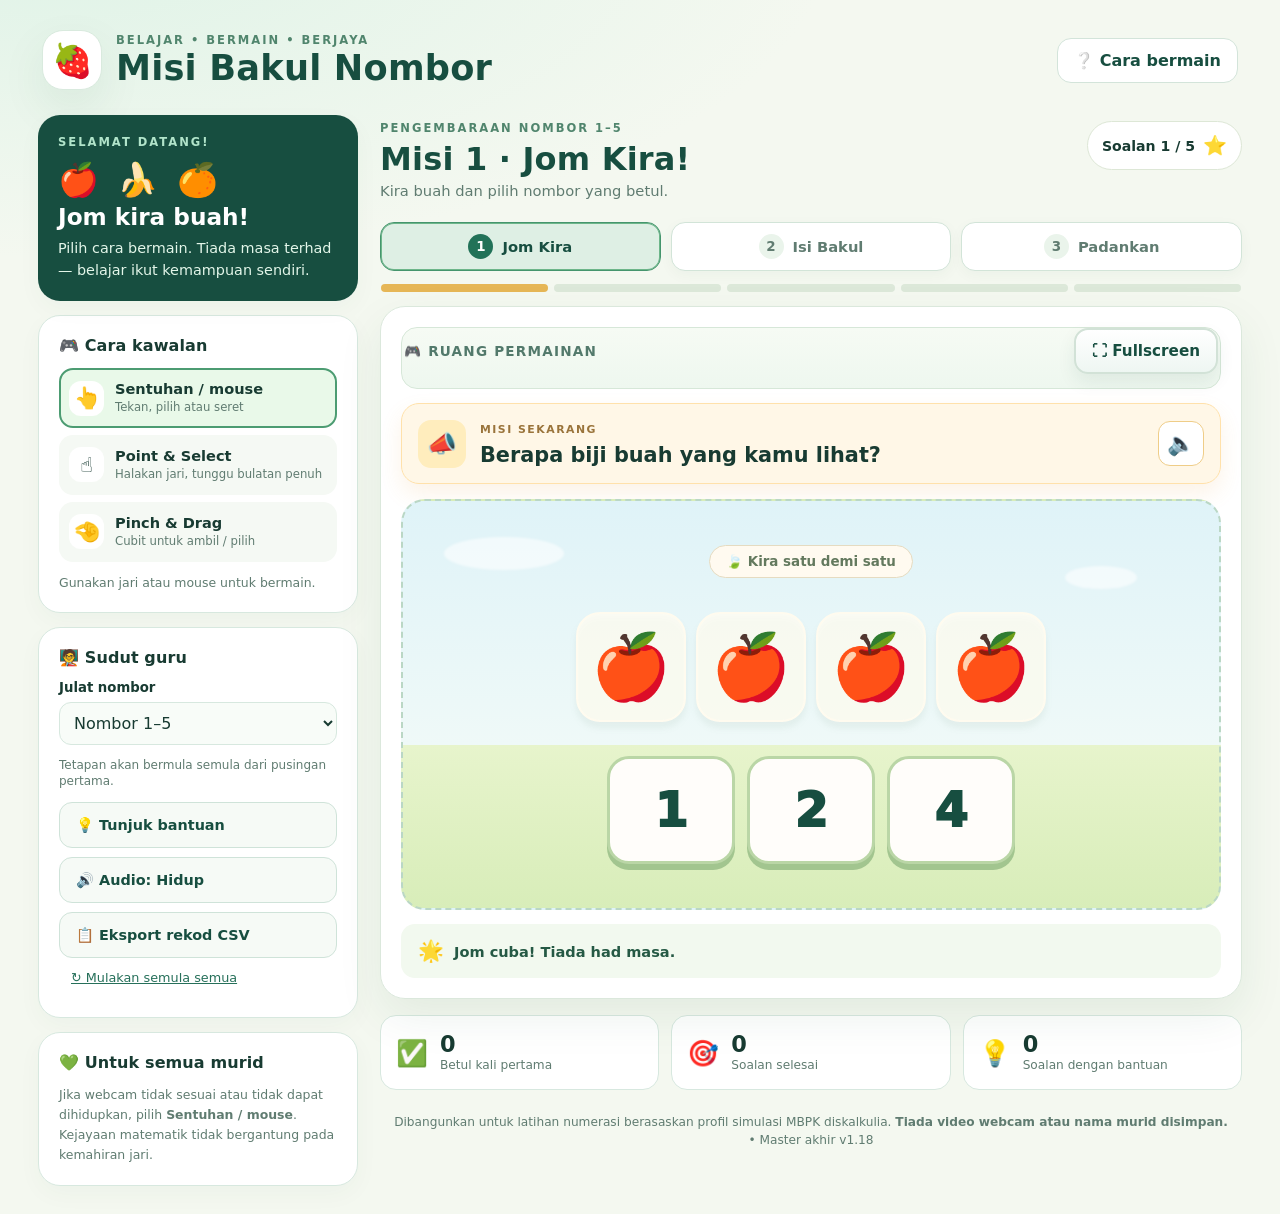
==== commit aac712b3: "Add files via upload" ====
--- a/index.html
+++ b/index.html
@@ -6,8 +6,8 @@
   <meta name="theme-color" content="#174e40">
   <meta name="description" content="Misi Bakul Nombor: latihan nombor 1–10 dengan pilihan kawalan tangan, sentuhan atau mouse untuk murid yang memerlukan sokongan numerasi.">
   <title>Misi Bakul Nombor — Jom Kira Buah!</title>
-  <link rel="stylesheet" href="styles.css?v=116">
-  <script defer src="game.js?v=116"></script>
+  <link rel="stylesheet" href="styles.css?v=118">
+  <script defer src="game.js?v=118"></script>
 </head>
 <body>
   <a class="skip-link" href="#main">Langkau ke permainan</a>
@@ -96,7 +96,7 @@
           <div class="feedback" id="feedback" role="status" aria-live="polite"><span class="feedback-icon">🌟</span><span id="feedbackText">Jom mulakan! Pilih jawapan kamu.</span></div>
           <div class="game-actions">
             <button type="button" class="secondary-button" id="retryBtn">🔄 Cuba soalan ini lagi</button>
-            <button type="button" class="primary-button" id="nextBtn" hidden>Soalan seterusnya →</button>
+            <button type="button" class="primary-button" id="nextBtn" data-gesture="next" hidden>Soalan seterusnya →</button>
           </div>
         </section>
 
@@ -105,7 +105,7 @@
           <div class="stat"><span class="stat-icon" aria-hidden="true">🎯</span><div><strong id="completedStat">0</strong><span>Soalan selesai</span></div></div>
           <div class="stat"><span class="stat-icon" aria-hidden="true">💡</span><div><strong id="hintsStat">0</strong><span>Soalan dengan bantuan</span></div></div>
         </section>
-        <footer class="footer">Dibangunkan untuk latihan numerasi berasaskan profil simulasi MBPK diskalkulia. <strong>Tiada video webcam atau nama murid disimpan.</strong> • Master akhir v1.17</footer>
+        <footer class="footer">Dibangunkan untuk latihan numerasi berasaskan profil simulasi MBPK diskalkulia. <strong>Tiada video webcam atau nama murid disimpan.</strong> • Master akhir v1.18</footer>
       </main>
     </div>
   </div>
@@ -115,8 +115,8 @@
     <form method="dialog" class="help-body"><button type="submit" class="close-help" aria-label="Tutup">✕</button>
       <h2 id="helpTitle">🌻 Cara bermain</h2>
       <p><strong>Misi 1 — Jom Kira:</strong> Kira buah yang dipaparkan, kemudian pilih simbol nombor yang betul.</p>
-      <p><strong>Misi 2 — Isi Bakul:</strong> Masukkan bilangan buah mengikut nombor. Sentuh buah, kemudian bakul, atau seret buah ke bakul. Permainan akan menyemak secara automatik apabila buah mencukupi atau melebihi sasaran.</p>
-      <p><strong>Misi 3 — Padankan:</strong> Pilih satu nombor di sebelah kiri, kemudian pilih kumpulan buah yang sama bilangannya di kanan. Garisan hijau menunjukkan padanan betul dan kekal pada skrin; garisan merah muncul sekejap untuk padanan salah. Julat 1–10 menggunakan dua set padanan, lima pasangan setiap set.</p>
+      <p><strong>Misi 2 — Isi Bakul:</strong> Masukkan bilangan buah mengikut nombor. Sentuh buah kemudian bakul, atau seret buah ke bakul. Apabila jawapan betul, tekan <strong>Soalan seterusnya</strong> untuk meneruskan.</p>
+      <p><strong>Misi 3 — Padankan:</strong> Tarik garisan dari nombor di sebelah kiri ke kumpulan buah di sebelah kanan seperti menulis dengan pen. Setiap garisan yang betul kekal dalam warna yang berbeza. Garisan salah berwarna merah dan hilang semula. Julat 1–10 menggunakan dua set padanan, lima pasangan setiap set.</p>
       <h3>🎥 Kawalan webcam</h3>
       <p><strong>Point & Select:</strong> Video webcam menjadi latar game. Halakan jari telunjuk ke pilihan, tahan hingga bulatan penunjuk penuh. Untuk Misi 2, pilih buah dahulu, kemudian halakan ke bakul.</p>
       <p><strong>Pinch & Drag:</strong> Cantumkan ibu jari dan telunjuk untuk memilih. Dalam Misi 2, cubit di atas buah, bawa ke bakul, lalu lepaskan. Anda juga boleh memilih buah dan kemudian mencubit di atas bakul.</p>
--- a/styles.css
+++ b/styles.css
@@ -355,3 +355,40 @@
 
 /* --- Misi 3: padankan nombor dengan GARISAN jelas (v1.17) --- */
 .matching-scene{gap:10px;justify-content:flex-start;width:100%;min-height:350px}.matching-progress{font-weight:900;color:#1c6c53;background:rgba(240,255,238,.95);border:2px solid #bee4b8;border-radius:999px;padding:7px 20px;font-size:1.02rem}.matching-board{position:relative;isolation:isolate;display:grid;grid-template-columns:minmax(74px,.6fr) minmax(0,1.65fr);gap:clamp(24px,7vw,135px);align-items:stretch;width:min(100%,850px);margin:4px auto}.matching-column{position:relative;z-index:2;display:flex;flex-direction:column;gap:10px;min-width:0}.matching-heading{display:flex;justify-content:center;align-items:center;min-height:30px;color:#174e40;background:rgba(255,255,255,.87);border-radius:15px;font-size:.84rem;letter-spacing:.7px}.matching-lines{position:absolute;inset:0;width:100%;height:100%;z-index:1;pointer-events:none;overflow:visible}.matching-lines line{filter:drop-shadow(0 2px 2px rgba(255,255,255,.85))}.correct-match-line{animation:match-appear .22s ease-out both}.wrong-match-line{stroke-dasharray:13 9;animation:wrong-match-pulse .4s ease-in-out infinite alternate}@keyframes match-appear{from{opacity:.25}to{opacity:1}}@keyframes wrong-match-pulse{from{opacity:.58}to{opacity:1}}.match-number,.match-group{font:inherit;position:relative;z-index:2;border-radius:20px;min-height:88px;box-shadow:0 5px 0 rgba(108,162,88,.3);cursor:pointer;touch-action:manipulation}.match-number{font-weight:950;font-size:clamp(2.1rem,4vw,3.2rem);color:#14543e;background:#fffdf7;border:3px solid #a9d299}.match-group{display:flex;flex-direction:column;justify-content:center;align-items:center;gap:3px;padding:7px 12px;background:#fffcf2;border:3px solid #e9dcb3}.match-group small{font-size:.7rem;letter-spacing:.3px;font-weight:800;color:#607c71}.match-fruits{display:flex;flex-wrap:wrap;justify-content:center;align-items:center;gap:1px 5px;width:100%;max-width:290px;min-height:32px}.match-fruit{font-size:clamp(1.3rem,2.3vw,1.9rem);line-height:1.12;display:inline-block;filter:drop-shadow(0 2px 2px rgba(21,45,30,.14))}.match-number.is-picked{background:#fff1bd;border-color:#f1ae41;box-shadow:0 0 0 4px rgba(245,195,87,.4)}.match-number.is-matched,.match-group.is-matched{background:rgba(220,248,218,.95);border-color:#48ae6b;box-shadow:0 4px 0 rgba(38,137,71,.3)}.match-number:disabled,.match-group:disabled{opacity:1;cursor:default}.matching-help{margin:0;font-size:.81rem;font-weight:800;color:#386553;max-width:100%;text-align:center;background:rgba(255,255,255,.86);padding:8px 12px;border-radius:12px}.board-wrap.webcam-live .match-number,.board-wrap.webcam-live .match-group{background:rgba(255,255,255,.94)}.board-wrap.webcam-live .match-number.is-matched,.board-wrap.webcam-live .match-group.is-matched{background:rgba(221,249,226,.96)}.board-wrap.webcam-live .match-number.is-picked{background:#fff1bd}.game-card:fullscreen .matching-scene,.game-card:-webkit-full-screen .matching-scene{min-height:auto;gap:8px}.game-card:fullscreen .matching-board,.game-card:-webkit-full-screen .matching-board{width:min(80vw,810px)}.game-card:fullscreen .match-number,.game-card:fullscreen .match-group,.game-card:-webkit-full-screen .match-number,.game-card:-webkit-full-screen .match-group{min-height:clamp(62px,10dvh,90px)}.game-card:fullscreen .matching-help,.game-card:-webkit-full-screen .matching-help{padding:4px 10px}@media(max-width:700px){.matching-board{gap:clamp(20px,5vw,45px);grid-template-columns:minmax(70px,.55fr) minmax(0,1.65fr)}.match-number,.match-group{min-height:82px;border-radius:17px}.match-fruit{font-size:clamp(1.15rem,3.5vw,1.5rem)}.match-group{padding:5px 6px}.matching-scene{gap:8px}.matching-help{font-size:.73rem}}@media(max-width:430px){.matching-board{gap:19px;grid-template-columns:68px minmax(0,1fr)}.matching-column{gap:7px}.match-number,.match-group{min-height:74px}.match-number{font-size:2rem}.match-fruit{font-size:1.16rem}.match-group small{font-size:.62rem}.matching-heading{font-size:.67rem}.matching-progress{font-size:.85rem;padding:5px 12px}.matching-scene .board-label{font-size:.72rem;padding:7px 10px}}@media(max-height:680px) and (orientation:landscape){.game-card:fullscreen .matching-board,.game-card:-webkit-full-screen .matching-board{width:min(85vw,760px)}.game-card:fullscreen .match-number,.game-card:fullscreen .match-group,.game-card:-webkit-full-screen .match-number,.game-card:-webkit-full-screen .match-group{min-height:58px}.game-card:fullscreen .matching-column,.game-card:-webkit-full-screen .matching-column{gap:5px}.game-card:fullscreen .matching-heading,.game-card:-webkit-full-screen .matching-heading{min-height:22px;font-size:.72rem}.game-card:fullscreen .match-fruit,.game-card:-webkit-full-screen .match-fruit{font-size:1.25rem}.game-card:fullscreen .matching-scene,.game-card:-webkit-full-screen .matching-scene{gap:4px}}
+
+
+/* v1.18 — matching by tracing a line with finger / mouse / webcam pinch */
+.matching-board{touch-action:none}
+.matching-board .match-number,.matching-board .match-group{touch-action:none;user-select:none;-webkit-user-select:none}
+.matching-board .match-number{cursor:crosshair}
+.matching-lines .correct-match-line{animation:match-appear .22s ease-out both}
+.matching-lines .live-match-line{opacity:.96;stroke-dasharray:none;filter:drop-shadow(0 2px 4px rgba(255,255,255,.9))}
+.matching-lines path{vector-effect:non-scaling-stroke}
+.matching-help{font-size:clamp(.78rem,1.5vw,.95rem)}
+/* Show the one necessary NEXT button only after a correct Misi 2 answer,
+   even while fullscreen hides other navigation and configuration. */
+.game-card:fullscreen.misi2-next-ready .game-actions,
+.game-card:-webkit-full-screen.misi2-next-ready .game-actions{
+ display:flex!important;position:absolute;z-index:12;left:50%;bottom:calc(14px + env(safe-area-inset-bottom));
+ transform:translateX(-50%);justify-content:center;width:min(88vw,390px);
+ margin:0;padding:0;background:transparent!important;pointer-events:none
+}
+.game-card:fullscreen.misi2-next-ready .game-actions #nextBtn,
+.game-card:-webkit-full-screen.misi2-next-ready .game-actions #nextBtn{
+ display:block!important;pointer-events:auto;min-width:min(72vw,290px);min-height:65px;
+ font-size:1.15rem;box-shadow:0 8px 28px rgba(12,66,39,.4);border:3px solid #ffffff;
+ border-radius:21px
+}
+.game-card:fullscreen.misi2-next-ready .game-actions #retryBtn,
+.game-card:-webkit-full-screen.misi2-next-ready .game-actions #retryBtn{display:none!important}
+
+/* Restore the original Misi 2 next action ONLY after a successful answer. */
+.game-card.misi2-next-ready:not(:fullscreen) .game-actions{
+ display:flex!important;justify-content:center;align-items:center;margin-top:16px
+}
+.game-card.misi2-next-ready:not(:fullscreen) .game-actions #nextBtn{
+ display:block!important;max-width:360px;min-height:58px;flex:1;font-size:1.08rem
+}
+.game-card.misi2-next-ready .game-actions #retryBtn{display:none!important}
+/* Keep completed matching strokes fully opaque, even during redraw/rotation. */
+.matching-lines .correct-match-line{animation:none!important;opacity:1!important}
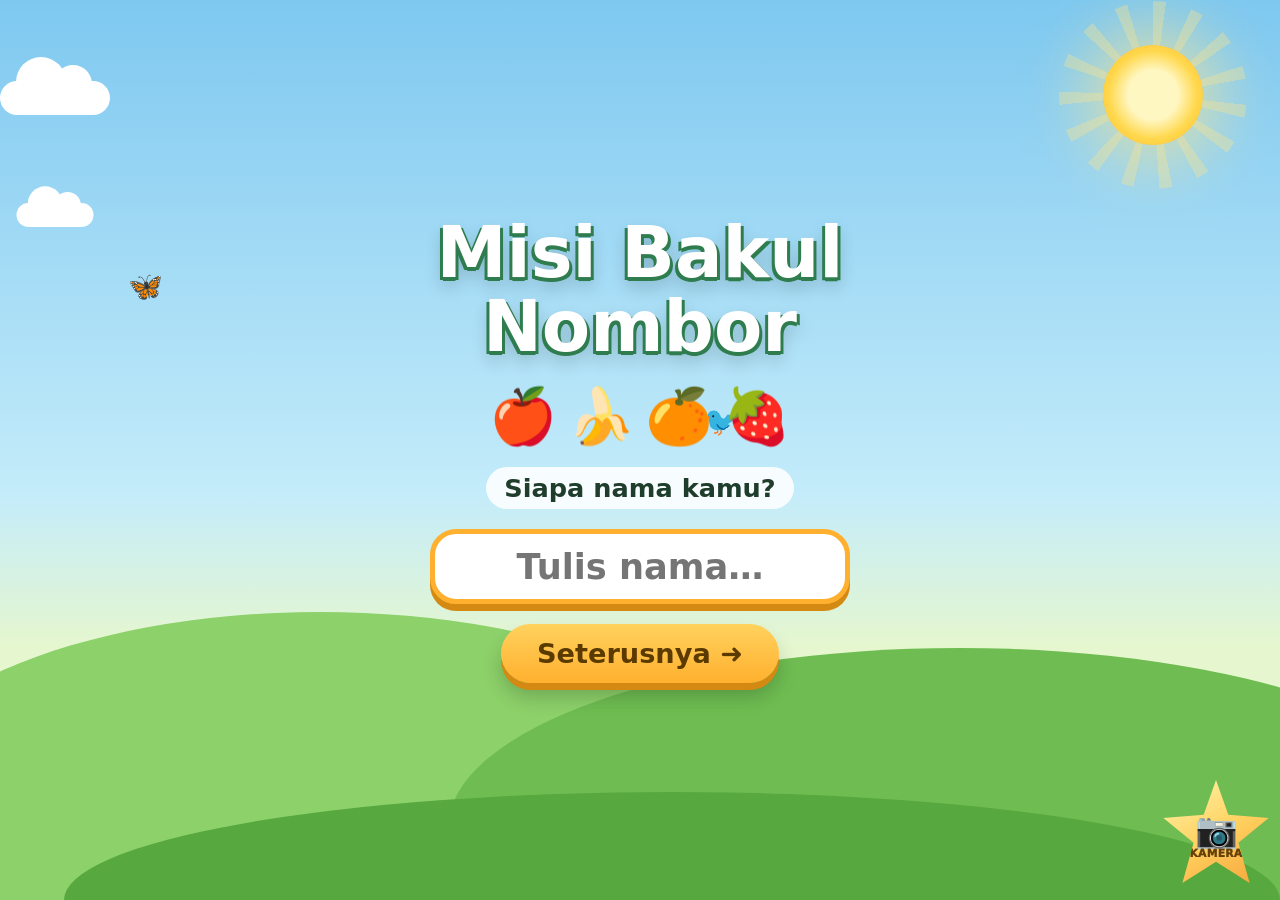
==== commit 76e4d255: "Add files via upload" ====
--- a/index.html
+++ b/index.html
@@ -1,129 +1,329 @@
 <!doctype html>
-<html lang="ms">
-<head>
-  <meta charset="utf-8">
-  <meta name="viewport" content="width=device-width,initial-scale=1,viewport-fit=cover">
-  <meta name="theme-color" content="#174e40">
-  <meta name="description" content="Misi Bakul Nombor: latihan nombor 1–10 dengan pilihan kawalan tangan, sentuhan atau mouse untuk murid yang memerlukan sokongan numerasi.">
-  <title>Misi Bakul Nombor — Jom Kira Buah!</title>
-  <link rel="stylesheet" href="styles.css?v=118">
-  <script defer src="game.js?v=118"></script>
-</head>
-<body>
-  <a class="skip-link" href="#main">Langkau ke permainan</a>
-  <div class="app-shell">
-    <header class="topbar">
-      <div class="brand-icon" aria-hidden="true">🍓</div>
-      <div class="brand-copy">
-        <p class="eyebrow">BELAJAR • BERMAIN • BERJAYA</p>
-        <h1>Misi Bakul Nombor</h1>
-      </div>
-      <button class="top-help" id="openHelp" type="button">❔ <span>Cara bermain</span></button>
-    </header>
+<html lang="ms"><head><meta charset="utf-8">
+<meta name="viewport" content="width=device-width,initial-scale=1,viewport-fit=cover">
+<title>Misi Bakul Nombor</title>
+<style>
+*{box-sizing:border-box;margin:0}
+:root{color-scheme:light;--ink:#1f3d2b;box-sizing:border-box;padding-top:env(safe-area-inset-top,0px);padding-bottom:env(safe-area-inset-bottom,0px)}
+html,body{height:100%}
+body{font-family:ui-rounded,"Trebuchet MS",system-ui,sans-serif;color:var(--ink);overflow:hidden;background:#8fd3f4;user-select:none;-webkit-user-select:none}
+button{font:inherit;cursor:pointer;border:0;touch-action:manipulation;color:inherit}
+.bg{position:fixed;inset:0;z-index:0;overflow:hidden;background:linear-gradient(#7ec8f0,#c4ecfa 55%,#e6f7cf 72%)}
+.sun{position:absolute;right:6%;top:5%;width:100px;height:100px;border-radius:50%;background:radial-gradient(#fff7c2 35%,#ffd84d 62%,#ffb62e);box-shadow:0 0 60px 20px #ffe58a99}
+.sun:before{content:"";position:absolute;inset:-44px;border-radius:50%;background:repeating-conic-gradient(#ffe58a55 0 8deg,transparent 8deg 24deg);animation:spin 40s linear infinite;z-index:-1}
+.cl{position:absolute;background:#fff;border-radius:99px;height:34px;width:110px;animation:drift linear infinite}
+.cl:before,.cl:after{content:"";position:absolute;background:#fff;border-radius:50%}
+.cl:before{width:50px;height:50px;left:16px;top:-24px}.cl:after{width:38px;height:38px;right:18px;top:-16px}
+.hill{position:absolute;bottom:-12vh;border-radius:50%}
+.h1{left:-10%;width:70%;height:44vh;background:#8dd16a}.h2{right:-15%;width:80%;height:40vh;background:#6fbd52}.h3{left:5%;width:95%;height:24vh;background:#58a840}
+.fly{position:absolute;font-size:28px;animation:fly 14s ease-in-out infinite}
+@keyframes spin{to{transform:rotate(360deg)}}
+@keyframes drift{from{transform:translateX(-160px)}to{transform:translateX(calc(100vw + 160px))}}
+@keyframes fly{0%,100%{transform:translate(0,0)}50%{transform:translate(40vw,-8vh)}}
+.scr{position:fixed;inset:0;z-index:5;display:none;flex-direction:column;align-items:center;justify-content:center;gap:2.2vh;padding:14px;text-align:center;overflow:auto}
+.scr.on{display:flex;animation:fade .4s}
+@keyframes fade{from{opacity:0;transform:scale(.96)}}
+.logo{font-size:clamp(2.2rem,8vw,4.4rem);font-weight:900;color:#fff;line-height:1.05;text-shadow:0 4px 0 #2f7d4f,3px 3px 0 #2f7d4f,-3px 3px 0 #2f7d4f,0 10px 18px #0003;animation:bob 2.6s ease-in-out infinite}
+.sub{font-size:clamp(1.1rem,3vw,1.6rem);font-weight:800;background:#fffd;padding:6px 18px;border-radius:99px}
+.fl{font-size:clamp(2rem,7vw,3.4rem);display:flex;gap:10px}.fl span{animation:bob 1.6s ease-in-out infinite}.fl span:nth-child(2){animation-delay:.3s}.fl span:nth-child(3){animation-delay:.6s}.fl span:nth-child(4){animation-delay:.9s}
+#nm{font:inherit;font-weight:900;font-size:clamp(1.4rem,4vw,2.2rem);text-align:center;border:5px solid #ffb02e;border-radius:26px;padding:12px 18px;width:min(88vw,420px);outline:0;box-shadow:0 7px 0 #d48a12;user-select:text;-webkit-user-select:text}
+.btn{background:linear-gradient(#ffd25e,#ffb02e);color:#5b3a00;font-weight:900;font-size:clamp(1.2rem,3vw,1.7rem);padding:14px 36px;border-radius:99px;box-shadow:0 7px 0 #d48a12,0 14px 20px #0003}
+.btn:active{transform:translateY(5px);box-shadow:0 2px 0 #d48a12}
+.btn.g{background:#fff;font-size:1rem;padding:8px 18px;box-shadow:0 4px 0 #cdd}
+.row{display:flex;flex-wrap:wrap;gap:clamp(10px,3vw,26px);justify-content:center;align-items:flex-end}
+.card{background:#fff;border-radius:26px;padding:10px 14px 12px;box-shadow:0 8px 0 #cfe5d3,0 14px 24px #0002;border:5px solid transparent;font-weight:900;transition:transform .15s}
+.card:hover{transform:scale(1.06) rotate(-1deg)}.card.sel{border-color:#ffb02e;background:#fff8e1}
+.card .hero{width:clamp(80px,17vh,150px)}.big .hero{width:clamp(130px,30vh,260px)}
+.sk{width:46px;height:46px;border-radius:50%;border:5px solid #fff;box-shadow:0 4px 0 #0002}.sk.sel{outline:5px solid #ffb02e}
+.hero{overflow:visible;display:block}.hero.idle{animation:bob 2.4s ease-in-out infinite}
+@keyframes bob{50%{transform:translateY(-7px)}}
+.hero.cheer{animation:jump .6s ease-in-out 3}.hero.sad{animation:shake .5s}
+@keyframes jump{40%{transform:translateY(-34px) scale(1.05,.96)}}
+@keyframes shake{25%{transform:translateX(-7px) rotate(-3deg)}75%{transform:translateX(7px) rotate(3deg)}}
+.hero.cheer .r{animation:wave .28s ease-in-out infinite alternate}@keyframes wave{to{transform:rotate(-150deg)}}
+.eyes{animation:blink 4s infinite;transform-origin:60px 58px}@keyframes blink{0%,94%,100%{transform:scaleY(1)}97%{transform:scaleY(.1)}}
+.talk .mouth{animation:talk .22s infinite alternate;transform-origin:60px 72px}@keyframes talk{to{transform:scaleY(1.7)}}
+.bub{position:relative;background:#fff;border:4px solid #ffb02e;border-radius:26px;padding:12px 18px;font-weight:800;font-size:clamp(1rem,2.5vw,1.4rem);line-height:1.35;max-width:min(680px,68vw);box-shadow:0 6px 0 #d48a12,0 12px 20px #0002;animation:pop .35s cubic-bezier(.3,1.6,.5,1)}
+.bub:before{content:"";position:absolute;left:-22px;bottom:18px;border:11px solid transparent;border-right:14px solid #ffb02e}
+.bub:after{content:"";position:absolute;left:-14px;bottom:20px;border:9px solid transparent;border-right:12px solid #fff}
+.bub.c{display:inline-block}
+@keyframes pop{from{transform:scale(.6);opacity:0}}
+#game{position:fixed;inset:0;z-index:2;display:none;grid-template-rows:auto 1fr auto;padding-top:env(safe-area-inset-top,0px)}
+#game.on{display:grid}
+.hud{display:flex;flex-wrap:wrap;align-items:center;justify-content:space-between;gap:8px;padding:8px 12px}
+.chip{background:#fffd;border-radius:99px;padding:6px 14px;font-weight:900;white-space:nowrap}
+.mc{background:#fff9;border-radius:99px;padding:6px 14px;font-weight:900}.mc.on{background:#ffb02e;color:#fff;box-shadow:0 3px 0 #d48a12}
+.dots span{width:15px;height:15px;border-radius:50%;background:#fff8;border:2px solid #fff;display:inline-block;margin:0 3px}.dots .d{background:#ffc83d}.dots .c{outline:3px solid #ff7a59}
+.play{display:flex;align-items:center;justify-content:center;min-height:0;padding:4px 10px}
+.hrow{display:flex;align-items:flex-end;gap:22px;padding:0 14px 10px 14px}.hrow .hero{width:clamp(96px,23vh,190px);flex:none}
+.col{display:flex;flex-direction:column;align-items:center;gap:2.5vh}
+.fr{display:flex;flex-wrap:wrap;gap:10px;justify-content:center;max-width:min(720px,94vw)}
+.fx{position:relative;background:#fffd;border-radius:24px;width:clamp(58px,13vmin,100px);height:clamp(58px,13vmin,100px);font-size:clamp(2rem,9vmin,4.2rem);box-shadow:0 6px 0 #0001;animation:pop .45s both;transition:transform .15s,background .15s}
+.fx b{position:absolute;top:-9px;right:-7px;background:#ff7a59;color:#fff;border-radius:50%;font-size:1rem;width:28px;height:28px;display:none;place-items:center}
+.fx.cn{background:#dcfce7;transform:scale(.92) rotate(-4deg)}.fx.cn b{display:grid}
+.cnt{font-weight:900;background:#fffd;border-radius:99px;padding:4px 16px}
+.nums{display:flex;gap:clamp(10px,2.4vw,22px);flex-wrap:wrap;justify-content:center}
+.nb{width:clamp(68px,15vmin,120px);height:clamp(68px,15vmin,120px);border-radius:26px;font-size:clamp(2rem,8vmin,3.6rem);font-weight:900;color:#1f6f4a;background:linear-gradient(#fffef2,#ffeeb5);border:4px solid #f1b43c;box-shadow:0 7px 0 #d8962a,0 12px 16px #0002}
+.nb:active{transform:translateY(5px);box-shadow:0 2px 0 #d8962a}
+.no{animation:shake .4s;background:#fecdd3!important}
+.m2{display:flex;flex-wrap:wrap;gap:clamp(8px,4vw,50px);align-items:center;justify-content:center}
+.tree{position:relative;width:min(46vw,52vh,360px);min-width:210px;aspect-ratio:300/260;touch-action:none}.tree svg{width:100%;height:100%;display:block;filter:drop-shadow(0 10px 8px #0002)}
+.tf{position:absolute;transform:translate(-50%,-50%);font-size:clamp(28px,6.2vmin,50px);line-height:1;cursor:grab;touch-action:none;animation:sway 3s ease-in-out infinite;filter:drop-shadow(0 3px 2px #0003)}
+.tf:nth-child(3n){animation-delay:-1s}.tf:nth-child(3n+1){animation-delay:-2s}
+.tf.drg{animation:none;z-index:30;scale:1.3;cursor:grabbing}.tf.gone{visibility:hidden;pointer-events:none}
+@keyframes sway{50%{transform:translate(-50%,-55%) rotate(7deg)}}
+.side{display:flex;flex-direction:column;align-items:center;gap:6px}
+.tgt{font-size:clamp(1.6rem,5vmin,2.6rem);font-weight:900;background:#fffd;border-radius:99px;padding:2px 22px}
+.bkt{position:relative;width:clamp(150px,28vmin,250px);height:clamp(130px,24vmin,210px);display:grid;place-items:end center}
+.bk{font-size:clamp(5.5rem,22vmin,9.5rem);line-height:1;filter:drop-shadow(0 8px 6px #0003)}
+.bin{position:absolute;bottom:40%;left:6%;right:6%;display:flex;flex-wrap:wrap;justify-content:center;font-size:clamp(1.3rem,4.4vmin,2.1rem);line-height:1;z-index:2}
+.bin span{cursor:pointer;animation:pop .3s}
+.bc{position:absolute;right:-6px;top:-4px;background:#fff;border:3px solid #ffb02e;border-radius:99px;font-weight:900;padding:2px 12px;z-index:3}
+.m3{position:relative;display:grid;grid-template-columns:auto auto;gap:clamp(70px,22vw,230px);touch-action:none;padding:6px}
+.m3 .ln{position:absolute;inset:0;width:100%;height:100%;overflow:visible;pointer-events:none;z-index:1}
+.c1,.c2{display:flex;flex-direction:column;justify-content:space-around;gap:clamp(6px,1.6vh,14px);position:relative;z-index:2}
+.mn,.mg{display:flex;align-items:center;justify-content:center;background:#fffe;border:4px solid #bfe0c6;border-radius:22px;min-height:clamp(52px,10vh,84px);box-shadow:0 5px 0 #0002;font-weight:900;transition:transform .15s}
+.mn{width:clamp(64px,14vmin,100px);font-size:clamp(1.8rem,6vmin,3rem);color:#1f6f4a}.mg{width:clamp(150px,34vw,330px);flex-wrap:wrap;font-size:clamp(1rem,3.6vmin,1.8rem);padding:4px 8px;line-height:1.15}
+.pk{background:#fff1bd;border-color:#f1ae41;transform:scale(1.08)}.dn{background:#dcfce7;border-color:#48ae6b}
+#ban,#cfl{position:fixed;inset:0}#ban{z-index:30;display:none;place-items:center;background:#0005}#ban.on{display:grid}
+#ban div{background:#fff;border-radius:34px;padding:26px 46px;text-align:center;animation:zoom .5s cubic-bezier(.3,1.6,.5,1);box-shadow:0 12px 0 #ffb02e}
+#ban span{font-size:4rem;display:block}#ban h2{font-size:clamp(1.6rem,5vw,2.6rem)}@keyframes zoom{from{transform:scale(.3) rotate(-8deg);opacity:0}}
+.cf{position:fixed;top:-30px;font-size:26px;z-index:50;animation:fall 1.9s ease-in forwards;pointer-events:none}
+@keyframes fall{to{transform:translate(var(--x),108vh) rotate(var(--r))}}
+.top{position:fixed;right:10px;top:calc(8px + env(safe-area-inset-top,0px));z-index:20;display:none;gap:6px}.top.on{display:flex}
+.top button{background:#fffd;border-radius:50%;width:42px;height:42px;font-size:1.2rem}
+.tray{position:relative;min-width:190px;display:flex;flex-wrap:wrap;gap:4px;justify-content:center;background:#fff7;border:3px dashed #6fbd52;border-radius:20px;padding:18px 10px 6px;max-width:min(560px,94vw)}
+.tl{white-space:nowrap;position:absolute;top:-13px;left:14px;background:#fff;border-radius:99px;padding:0 10px;font-weight:900;font-size:.9rem}
+.ap{font-size:clamp(24px,5.2vmin,38px);line-height:1;cursor:grab;touch-action:none;transition:scale .15s}.ap.drg{z-index:30;scale:1.4}.ap.sel{scale:1.35;filter:drop-shadow(0 0 6px #f59e0b)}
+.bks{display:flex;gap:clamp(8px,3vw,36px);align-items:flex-end;justify-content:center}
+.b3{display:flex;flex-direction:column;align-items:center;gap:2px;width:clamp(84px,21vmin,150px);touch-action:none;cursor:pointer;transition:scale .15s}.b3.drg{z-index:30;scale:1.15;cursor:grabbing}.b3.pk{scale:1.1;filter:drop-shadow(0 0 8px #f59e0b)}
+.bl{font-weight:900;font-size:clamp(.75rem,2.2vmin,1rem);background:#fffd;border-radius:99px;padding:0 10px}
+.bi{min-height:1.3em;width:92%;display:flex;flex-wrap:wrap;justify-content:center;font-size:clamp(.85rem,2.8vmin,1.3rem);line-height:1;margin-bottom:-.8em;z-index:1}
+.bw{position:relative;line-height:1}.bb{font-size:clamp(3.2rem,11vmin,5.6rem);filter:drop-shadow(0 6px 4px #0003)}
+.bn{position:absolute;left:0;right:0;bottom:16%;text-align:center;font-size:clamp(1.4rem,5vmin,2.4rem);color:#fff;-webkit-text-stroke:2px #8a5a1e;paint-order:stroke fill}
+.bd{display:grid;grid-template-columns:repeat(5,1fr);gap:3px;width:72%}.bd i{aspect-ratio:1;border-radius:50%;border:2px solid #f59e0b;background:#fff}.bd i.f{background:#f59e0b}
+.sl{position:relative;width:clamp(96px,23vmin,170px);min-height:clamp(110px,28vmin,200px);border:4px dashed #fff;border-radius:22px;background:#fff6;display:flex;align-items:center;justify-content:center}.sl small{position:absolute;top:2px;left:10px;font-weight:900;color:#1f6f4a}
+.dir{background:#fff;border:3px solid #ffb02e;border-radius:99px;padding:4px 20px;font-weight:900;font-size:clamp(1rem,3vmin,1.5rem)}
+.col.f3 .b3{width:clamp(74px,17vmin,124px)}.col.f3 .bb{font-size:clamp(2.6rem,8.6vmin,4.5rem)}.col.f3 .bn{font-size:clamp(1.2rem,4vmin,2rem)}
+.stair{position:relative;padding:0 8px}.stair .bks{gap:4px;align-items:flex-end;position:relative;z-index:1}
+.arw{position:absolute;left:8%;right:8%;top:48%;border-top:7px dashed #f97316;transform:rotate(-13deg);transform-origin:left center;z-index:0;opacity:.9}
+.arw.dn{top:30%;transform:rotate(13deg)}.arw:after{content:"";position:absolute;right:-8px;top:-16px;border-left:20px solid #f97316;border-top:12px solid transparent;border-bottom:12px solid transparent}
+.sl.st{border:0;background:none;min-height:0;padding:0;flex-direction:column;justify-content:flex-end;width:clamp(80px,19vmin,134px)}
+.zn{width:100%;min-height:clamp(96px,19vmin,150px);border:3px dashed #fff;border-bottom:0;border-radius:16px 16px 0 0;background:#fff5;display:flex;align-items:flex-end;justify-content:center}
+.blk{width:100%;background:linear-gradient(#e8c17a,#c28a45);border-radius:0 0 12px 12px;box-shadow:inset 0 5px 0 #f6dfa8;display:grid;place-items:center;color:#fff;font-size:1.7rem;-webkit-text-stroke:2px #8a5a1e;paint-order:stroke fill}
+.ag{display:grid;grid-template-columns:repeat(4,1fr);gap:clamp(6px,1.5vw,14px);width:min(760px,96vw)}
+.ag .card{padding:6px 6px 8px;font-size:.85rem}.ag .card .hero{width:100%;max-width:clamp(54px,13vh,110px);height:auto;margin:auto}
+.dress{display:grid;grid-template-columns:1fr 1fr;gap:12px;width:min(980px,96vw);height:min(88vh,640px)}
+.pv{background:#f5c46a;border-radius:28px;display:flex;flex-direction:column;align-items:center;justify-content:center;gap:8px;padding:10px;overflow:hidden;box-shadow:0 8px 0 #d99a2b}.pv .hero{width:clamp(140px,34vh,260px);height:auto}
+.pn{background:#f6f3d8;border-radius:28px;padding:10px;display:flex;flex-direction:column;gap:8px;min-height:0;box-shadow:0 8px 0 #cfc58a}
+.tabs{display:flex;gap:6px;overflow-x:auto}.tb{background:#fff8;border-radius:16px;padding:6px 12px;font-size:1.5rem;font-weight:900;display:flex;flex-direction:column;align-items:center;min-width:70px}.tb small{font-size:.7rem}.tb.on{background:#fff;box-shadow:0 4px 0 #cfc58a}
+.gr{display:grid;grid-template-columns:repeat(auto-fill,minmax(84px,1fr));gap:8px;overflow:auto;flex:1;padding:4px;min-height:0;align-content:start}
+.it{position:relative;background:#ecebc8;border-radius:20px;padding:6px;display:flex;flex-direction:column;align-items:center;font-weight:800;font-size:.72rem;border:3px solid transparent}.it.sel{border-color:#f5a623;background:#fff4d6}.it .hero{width:100%;max-width:92px;height:auto}
+.ck{position:absolute;top:4px;right:4px;background:#f5a623;color:#fff;border-radius:50%;width:22px;height:22px;display:grid;place-items:center;font-size:.8rem}
+@media(orientation:portrait){.ag{grid-template-columns:repeat(3,1fr)}.dress{grid-template-columns:1fr;grid-template-rows:36% 1fr}.pv .hero{width:clamp(110px,24vh,200px)}}
+/* Kamera memenuhi latar seluruh skrin, bukan pratonton kecil di penjuru. */
+#cv{position:fixed;inset:0;width:100vw;height:100vh;height:100dvh;object-fit:cover;object-position:center center;transform:scaleX(-1);z-index:1;display:none;pointer-events:none;border:0;border-radius:0;box-shadow:none;background:#193a32}
+body.camera-active .bg{visibility:hidden;opacity:0}
+/* Serpihan bintang mengikuti jari, hilang secara automatik. */
+#camStars{position:fixed;inset:0;z-index:35;pointer-events:none;overflow:hidden}
+.cam-spark{position:absolute;left:0;top:0;pointer-events:none;line-height:1;font-size:clamp(21px,3vw,30px);text-shadow:0 2px 4px #0008;opacity:0;animation:cam-spark-fade var(--ttl,.76s) ease-out forwards;will-change:transform,opacity}
+@keyframes cam-spark-fade{0%{opacity:0;transform:translate(-50%,-50%) scale(.2) rotate(-30deg)}15%{opacity:1;transform:translate(-50%,-50%) scale(1.08) rotate(8deg)}100%{opacity:0;transform:translate(calc(-50% + var(--dx,0px)),calc(-50% + var(--dy,-24px))) scale(.45) rotate(100deg)}}
+/* Bintang kamera besar di kanan bawah, kekal boleh ditekan di semua peranti. */
+#bCam{position:fixed;right:max(8px,env(safe-area-inset-right,0px));bottom:max(8px,env(safe-area-inset-bottom,0px));z-index:45;width:112px;height:112px;padding:0;background:linear-gradient(150deg,#fff8b3 0%,#ffd05e 50%,#f59d35 100%);color:#654008;border:none;border-radius:0;box-shadow:none;clip-path:polygon(50% 0%,61% 31%,97% 34%,70% 56%,80% 92%,50% 73%,20% 92%,30% 56%,3% 34%,39% 31%);display:flex;flex-direction:column;align-items:center;justify-content:center;gap:0;font-weight:950;filter:drop-shadow(0 7px 6px #0005);transition:transform .15s ease,filter .15s ease}
+#bCam .cam-icon{display:block;line-height:1;font-size:2.15rem;pointer-events:none}#bCam .cam-label{font-size:.67rem;line-height:1.05;letter-spacing:.3px;pointer-events:none}
+#bCam.on{background:linear-gradient(150deg,#dbffa2,#8cf17d 60%,#41bd86);color:#174b31}
+#bCam:focus-visible{outline:4px solid #fff;outline-offset:4px}#bCam:active:not(:disabled){transform:scale(.95)}#bCam:disabled{opacity:.73;cursor:wait}
+@media(max-width:540px){#bCam{width:96px;height:96px}#bCam .cam-icon{font-size:1.83rem}#bCam .cam-label{font-size:.6rem}}
+#hc{position:fixed;left:0;top:0;width:60px;height:60px;margin:-30px 0 0 -30px;border-radius:50%;border:5px solid #fff;background:conic-gradient(#22c55e calc(var(--p,0)*1turn),#f9731699 0);display:none;place-items:center;font-size:28px;z-index:100;pointer-events:none;box-shadow:0 4px 12px #0005}
+#hc.pin{transform:scale(.75);border-color:#22c55e}
+#cmsg{position:fixed;left:50%;top:70px;transform:translateX(-50%);background:#fff;border:4px solid #ffb02e;border-radius:20px;padding:8px 16px;font-weight:800;z-index:60;display:none;max-width:90vw;text-align:center}
+@media(prefers-reduced-motion:reduce){*{animation:none!important;transition:none!important}}
+</style></head><body>
+<div class="bg"><div class="sun"></div><div class="cl" style="top:9%;animation-duration:50s"></div><div class="cl" style="top:22%;animation-duration:70s;animation-delay:-30s;transform:scale(.7)"></div><div class="hill h1"></div><div class="hill h2"></div><div class="hill h3"></div><div class="fly" style="top:30%;left:10%">🦋</div><div class="fly" style="top:45%;left:55%;animation-delay:-6s">🐦</div></div>
 
-    <div class="layout">
-      <aside class="sidebar" aria-label="Tetapan dan panduan">
-        <section class="sidebar-card welcome-card">
-          <p class="eyebrow">SELAMAT DATANG!</p>
-          <div class="welcome-fruits" aria-hidden="true">🍎 🍌 🍊</div>
-          <h2>Jom kira buah!</h2>
-          <p>Pilih cara bermain. Tiada masa terhad — belajar ikut kemampuan sendiri.</p>
-        </section>
+<section class="scr on" id="sName"><div class="logo">Misi Bakul<br>Nombor</div><div class="fl"><span>🍎</span><span>🍌</span><span>🍊</span><span>🍓</span></div><div class="sub">Siapa nama kamu?</div><input id="nm" maxlength="14" placeholder="Tulis nama…" autocomplete="off"><button class="btn" id="goName">Seterusnya ➜</button></section>
+<section class="scr" id="sGen"><div class="sub" id="gT"></div><div class="ag" id="gR"></div></section>
+<section class="scr" id="sOut"><div class="dress"><div class="pv"><div class="sub" id="oB"></div><div id="oP"></div></div><div class="pn"><div class="tabs" id="oT"></div><div class="gr" id="oR"></div><div class="row"><button class="btn g" id="oBack">← Tukar haiwan</button><button class="btn" id="oGo">Jom Main! ▶</button></div></div></div></section>
+<section class="scr" id="sEnd"><div class="logo" id="eT"></div><div class="big" id="eH"></div><div class="sub" id="eS"></div><div class="row"><button class="btn" id="eAgain">▶ Main lagi</button><button class="btn g" id="eChar">Tukar watak</button></div></section>
 
-        <section class="sidebar-card">
-          <h2 class="section-title">🎮 Cara kawalan</h2>
-          <div class="mode-list" role="group" aria-label="Pilih kaedah kawalan">
-            <button type="button" class="mode-btn is-active" data-mode="touch" aria-pressed="true"><span class="mode-emoji">👆</span><span><strong>Sentuhan / mouse</strong><small>Tekan, pilih atau seret</small></span></button>
-            <button type="button" class="mode-btn" data-mode="point" aria-pressed="false"><span class="mode-emoji">☝️</span><span><strong>Point & Select</strong><small>Halakan jari, tunggu bulatan penuh</small></span></button>
-            <button type="button" class="mode-btn" data-mode="pinch" aria-pressed="false"><span class="mode-emoji">🤏</span><span><strong>Pinch & Drag</strong><small>Cubit untuk ambil / pilih</small></span></button>
-          </div>
-          <button id="cameraBtn" class="camera-btn" type="button" hidden>📷 Hidupkan webcam</button>
-          <div class="camera-preview" id="cameraPreview" hidden><p class="camera-tag" id="cameraTag">🎥 Kamera aktif</p></div>
-          <p class="control-status" id="cameraStatus" role="status">Gunakan jari atau mouse untuk bermain.</p>
-        </section>
+<div id="game"><div class="hud"><div class="row" style="gap:6px"><button class="mc" data-m="0">1 · Kira</button><button class="mc" data-m="1">2 · Bakul</button><button class="mc" data-m="2">3 · Susun</button></div><div class="dots" id="dots"></div><div class="chip" id="stars" style="margin-right:150px">⭐ 0</div></div><div class="play" id="play"></div><div class="hrow"><div id="hero"></div><div class="bub" id="bub"></div></div></div>
+<div class="top" id="top"><button id="bV" title="Suara">🔊</button><button id="bR" title="Julat nombor">⚙️</button><button id="bF" title="Skrin penuh">⛶</button></div>
+<div id="ban"><div><span id="be"></span><h2 id="bt"></h2></div></div>
 
-        <section class="sidebar-card teacher-card">
-          <h2 class="section-title">🧑‍🏫 Sudut guru</h2>
-          <label class="field-label" for="rangeSelect">Julat nombor</label>
-          <select id="rangeSelect"><option value="3">Nombor 1–3 (permulaan)</option><option value="5" selected>Nombor 1–5</option><option value="10">Nombor 1–10</option></select>
-          <p class="small-muted">Tetapan akan bermula semula dari pusingan pertama.</p>
-          <button class="secondary-button" type="button" id="hintBtn">💡 Tunjuk bantuan</button>
-          <button class="secondary-button" type="button" id="voiceBtn" aria-pressed="true">🔊 Audio: Hidup</button>
-          <button class="secondary-button" type="button" id="downloadBtn">📋 Eksport rekod CSV</button>
-          <button class="text-button" type="button" id="resetBtn">↻ Mulakan semula semua</button>
-        </section>
+<video id="cv" muted autoplay playsinline aria-hidden="true"></video><div id="camStars" aria-hidden="true"></div><button id="bCam" type="button" aria-label="Hidupkan webcam" aria-pressed="false" title="Hidupkan webcam"><span class="cam-icon" aria-hidden="true">📷</span><span class="cam-label">KAMERA</span></button><div id="hc">👆</div><div id="cmsg"></div>
+<script>
+const $=s=>document.querySelector(s),R=(a,b)=>a+Math.floor(Math.random()*(b-a+1)),SH=a=>a.map(x=>[Math.random(),x]).sort((p,q)=>p[0]-q[0]).map(p=>p[1]);
+const SK=['#ffd9b8','#e9b98c','#b97d56'],FR=['🍎','🍌','🍊','🍇','🍓','🍉'],COL=['#3b82f6','#a855f7','#f59e0b','#10b981','#ec4899'];
+const OUT={l:[{n:'Baju T',t:'tee',c:'#3b82f6'},{n:'Baju Melayu',t:'melayu',c:'#16a34a'},{n:'Uniform',t:'uniform',c:'#fff',c2:'#2563eb'},{n:'Hero',t:'hero',c:'#ef4444',c2:'#b91c1c'}],
+p:[{n:'Baju T',t:'tee',c:'#ec4899'},{n:'Baju Kurung',t:'kurung',c:'#a855f7'},{n:'Uniform',t:'uniform',c:'#fff',c2:'#ef4444'},{n:'Hero',t:'hero',c:'#f59e0b',c2:'#d97706'}]};
+const S={name:'Kawan',a:0,acc:[0,0,0,0],tab:0,range:5,stars:0,voice:1,m:0,r:0,last:0,lock:0};
+const MS=[['🔢','Misi 1 · Jom Kira!'],['🧺','Misi 2 · Isi Bakul!'],['🧺','Misi 3 · Susun Bakul!']];
+const PR=['Hebat, {n}! 🎉','Pandainya {n}! ⭐','Wah, betul! Bagus {n}!','Yeay! Tepat sekali! 🌟'];
+let ac;function tone(f,d=.14,t='sine',w=0){try{ac=ac||new(window.AudioContext||window.webkitAudioContext)();const o=ac.createOscillator(),g=ac.createGain(),T=ac.currentTime+w;o.type=t;o.frequency.value=f;g.gain.setValueAtTime(.12,T);g.gain.exponentialRampToValueAtTime(.001,T+d);o.connect(g);g.connect(ac.destination);o.start(T);o.stop(T+d)}catch(e){}}
+const sfx={ok:()=>[523,659,784,1047].forEach((f,i)=>tone(f,.2,'triangle',i*.09)),bad:()=>tone(190,.3,'sawtooth'),pop:k=>tone(400+(k||0)*60,.1)};
+function speak(t){if(!S.voice||!window.speechSynthesis)return;try{speechSynthesis.cancel();const u=new SpeechSynthesisUtterance(t);u.lang='ms-MY';const vs=speechSynthesis.getVoices(),vv=vs.find(x=>/^ms/i.test(x.lang))||vs.find(x=>/^id/i.test(x.lang));if(vv){u.voice=vv;u.lang=vv.lang}u.rate=.9;u.pitch=1.3;speechSynthesis.speak(u)}catch(e){}}
+const AN=[
+{n:'Anjing',c:'#fbfbf7',bd:'#f9d7de',t:'flop',e:'#8a4b24',pt:'eye',pc:'#c98a4b'},
+{n:'Poodle',c:'#c97c3a',bd:'#e8a384',t:'curl',e:'#c97c3a',fc:'#e0a07a',fx:17,fh:12,fy:68},
+{n:'Husky',c:'#eeeff3',bd:'#d6d8de',t:'point',e:'#8b8fa3',ei:'#f4a7b9',top:'#8b8fa3',limb:'#8b8fa3'},
+{n:'Beagle',c:'#e9bd78',bd:'#f9dcc0',t:'flop',e:'#8a4b24',fc:'#f9dcc0',fx:16,fh:12,fy:68,limb:'#d9a45f'},
+{n:'Beruang',c:'#ee8fc0',bd:'#fbd8c8',t:'round',e:'#ee8fc0',ei:'#d56aa0',fl:1,fc:'#fbd8c8',fx:13,fh:11,fy:68},
+{n:'Panda',c:'#fbfbf7',bd:'#fbfbf7',t:'round',e:'#555',ei:'#999',eyep:1,limb:'#555'},
+{n:'Arnab Biru',c:'#6aa9f0',bd:'#a9d2fb',t:'long',e:'#6aa9f0',ei:'#9ccaf8',pt:'ear',pc:'#4688d8'},
+{n:'Arnab Ungu',c:'#c56ad6',bd:'#e0a8ea',t:'long',e:'#c56ad6',ei:'#ecb3f4',fl:1},
+{n:'Lembu',c:'#fbfbf7',bd:'#d9d9dd',t:'cow',e:'#444',pt:'cow',fc:'#f6c1c1',fx:21,fh:14,fy:68,limb:'#f2f2f2'},
+{n:'Lembu Oren',c:'#f0983a',bd:'#fbe8bf',t:'horn',e:'#d98340',fc:'#fbe8bf',fx:22,fh:16,fy:68,limb:'#d98340'},
+{n:'Kucing',c:'#b0694c',bd:'#d98a73',t:'point',e:'#b0694c',ei:'#e9a0a0',fc:'#f0cdb3',fx:14,fh:11,fy:68,wh:1,nz:'#f08a9a'},
+{n:'Kucing Putih',c:'#f6f6f6',bd:'#f3d3d3',t:'point',e:'#f6f6f6',ei:'#f2b8c0',wh:1,nz:'#f08a9a'}];
+const HT=[null,()=>'<rect x="38" y="8" width="44" height="22" rx="6" fill="#1f2937"/>',
+()=>'<path d="M36 28L40 6L51 19L60 4L69 19L80 6L84 28Z" fill="#fbbf24" stroke="#d97706" stroke-width="2"/><circle cx="60" cy="22" r="3" fill="#ef4444"/>',
+()=>'<path d="M60 -12L42 28H78Z" fill="#ec4899"/><path d="M52 8H68M47 18H73" stroke="#fff" stroke-width="3"/><circle cx="60" cy="-12" r="5" fill="#fbbf24"/>',
+()=>'<path d="M26 34Q28 10 60 10Q92 10 94 34Z" fill="#3b82f6"/><path d="M80 30Q106 30 110 40L80 40Z" fill="#1d4ed8"/>',
+()=>'<path d="M18 20L60 4L102 20L60 36Z" fill="#1f2937"/><rect x="44" y="28" width="32" height="10" fill="#374151"/><path d="M94 22V42" stroke="#fbbf24" stroke-width="3"/><circle cx="94" cy="44" r="4" fill="#fbbf24"/>'];
+const SHI=[null,()=>'<path d="M35 104Q38 88 60 87Q82 88 85 104L84 130Q60 140 36 130Z" fill="#ef4444"/>',
+()=>'<path d="M35 104Q38 88 60 87Q82 88 85 104L84 130Q60 140 36 130Z" fill="#fbbf24"/><text x="60" y="118" text-anchor="middle" font-size="20">⭐</text>',
+()=>'<path d="M35 104Q38 88 60 87Q82 88 85 104L84 130Q60 140 36 130Z" fill="#16a34a"/><circle cx="60" cy="98" r="2.4" fill="#fbbf24"/><circle cx="60" cy="110" r="2.4" fill="#fbbf24"/><circle cx="60" cy="122" r="2.4" fill="#fbbf24"/>',
+()=>'<path d="M35 104Q38 88 60 87Q82 88 85 104L84 130Q60 140 36 130Z" fill="#fff" stroke="#0002" stroke-width="2"/><path d="M52 88L60 100L68 88Z" fill="#2563eb"/><path d="M60 100L55 122L60 128L65 122Z" fill="#2563eb"/>',
+()=>'<path d="M35 104Q38 88 60 87Q82 88 85 104L84 130Q60 140 36 130Z" fill="#60a5fa"/><path d="M36 100H84M36 114H85M36 127H84" stroke="#fff" stroke-width="4"/>'];
+const GL=[null,()=>'<rect x="35" y="44" width="23" height="15" rx="6" fill="#111"/><rect x="62" y="44" width="23" height="15" rx="6" fill="#111"/><path d="M58 50H62" stroke="#111" stroke-width="3"/>',
+()=>'<circle cx="47" cy="52" r="10" fill="#fff4" stroke="#8a5a1e" stroke-width="3"/><circle cx="73" cy="52" r="10" fill="#fff4" stroke="#8a5a1e" stroke-width="3"/><path d="M57 52H63" stroke="#8a5a1e" stroke-width="3"/>',
+()=>'<g fill="#f43f5e"><path transform="translate(47 49)" d="M0 -2C-9 -11 -15 0 0 11C15 0 9 -11 0 -2Z"/><path transform="translate(73 49)" d="M0 -2C-9 -11 -15 0 0 11C15 0 9 -11 0 -2Z"/></g>'];
+const XT=[null,()=>'<g transform="translate(86 26)"><path d="M0 0L-15 -9V9ZM0 0L15 -9V9Z" fill="#ec4899"/><circle r="4.5" fill="#be185d"/></g>',
+()=>'<path d="M37 88Q60 102 83 88L85 99Q60 113 35 99Z" fill="#ef4444"/><rect x="70" y="96" width="11" height="26" rx="5" fill="#dc2626"/>',
+()=>'<path d="M33 90Q60 80 87 90L102 148H18Z" fill="#7c3aed"/>',
+()=>'<g transform="translate(32 28)"><g fill="#f9a8d4"><circle cy="-7" r="5"/><circle cy="7" r="5"/><circle cx="-7" r="5"/><circle cx="7" r="5"/></g><circle r="4" fill="#fbbf24"/></g>'];
+const CAT=[{n:'Topi',i:'🎩',L:HT,N:['Tiada','Songkok','Mahkota','Topi Pesta','Topi Besbol','Topi Pelajar'],vb:'8 -16 104 84'},
+{n:'Baju',i:'👕',L:SHI,N:['Tiada','Baju T','Baju Bintang','Baju Melayu','Uniform','Baju Belang'],vb:'18 70 84 80'},
+{n:'Cermin',i:'🕶️',L:GL,N:['Tiada','Cermin Hitam','Cermin Bulat','Cermin Hati'],vb:'14 18 92 64'},
+{n:'Hiasan',i:'🎀',L:XT,N:['Tiada','Reben','Skarf','Jubah Hero','Bunga'],vb:'0 -16 120 176'}];
+function ears(a,fr){const e=a.e,ei=a.ei||e,t=a.t;
+if(t=='flop')return fr?`<ellipse cx="26" cy="52" rx="11" ry="21" fill="${e}" transform="rotate(18 26 52)"/><ellipse cx="94" cy="52" rx="11" ry="21" fill="${e}" transform="rotate(-18 94 52)"/>`:'';
+if(fr)return'';
+if(t=='round')return[[34,28],[86,28]].map(([x,y])=>`<circle cx="${x}" cy="${y}" r="12" fill="${e}"/><circle cx="${x}" cy="${y}" r="6.5" fill="${ei}"/>`).join('');
+if(t=='point')return`<path d="M27 44L30 12L56 26Z" fill="${e}"/><path d="M93 44L90 12L64 26Z" fill="${e}"/><path d="M33 34L34 20L46 28Z" fill="${ei}"/><path d="M87 34L86 20L74 28Z" fill="${ei}"/>`;
+if(t=='long')return`<ellipse cx="44" cy="12" rx="10" ry="25" fill="${e}"/><ellipse cx="76" cy="12" rx="10" ry="25" fill="${e}"/><ellipse cx="44" cy="14" rx="5" ry="17" fill="${ei}"/><ellipse cx="76" cy="14" rx="5" ry="17" fill="${ei}"/>`;
+if(t=='curl')return[[22,40],[16,54],[22,68],[98,40],[104,54],[98,68],[36,22],[84,22],[60,18]].map(([x,y])=>`<circle cx="${x}" cy="${y}" r="12" fill="${e}"/>`).join('');
+if(t=='cow')return`<ellipse cx="20" cy="40" rx="14" ry="8" fill="${e}" transform="rotate(-20 20 40)"/><ellipse cx="100" cy="40" rx="14" ry="8" fill="#fbfbf7" stroke="#0001" transform="rotate(20 100 40)"/><ellipse cx="46" cy="20" rx="4" ry="7" fill="#f4d9a0"/><ellipse cx="74" cy="20" rx="4" ry="7" fill="#f4d9a0"/>`;
+return`<ellipse cx="18" cy="42" rx="14" ry="8" fill="${e}" transform="rotate(-20 18 42)"/><ellipse cx="102" cy="42" rx="14" ry="8" fill="${e}" transform="rotate(20 102 42)"/><path d="M42 26Q38 10 48 8Q46 18 50 24Z" fill="#f4d9a0"/><path d="M78 26Q82 10 72 8Q74 18 70 24Z" fill="#f4d9a0"/>`}
+function hero(c,cls='idle',vb){const a=AN[c.a],k=c.acc,L=a.limb||a.c;let s='';
+if(k[3]==3)s+=XT[3]();
+s+=ears(a,0)+`<rect x="42" y="134" width="15" height="17" rx="7.5" fill="${L}"/><rect x="63" y="134" width="15" height="17" rx="7.5" fill="${L}"/><ellipse cx="60" cy="112" rx="25" ry="29" fill="${a.c}"/><ellipse cx="60" cy="116" rx="14" ry="17" fill="${a.bd}"/>`;
+if(k[1])s+=SHI[k[1]]();
+if(k[3]==2)s+=XT[2]();
+s+=`<ellipse cx="34" cy="110" rx="7" ry="15" fill="${L}" transform="rotate(8 34 110)"/><g class="r" style="transform-origin:85px 98px"><ellipse cx="86" cy="110" rx="7" ry="15" fill="${L}" transform="rotate(-8 86 110)"/></g>`;
+if(a.fl)s+=Array.from({length:16},(_,i)=>{const t=i/16*6.283;return`<circle cx="${(60+34*Math.cos(t)).toFixed(1)}" cy="${(54+30*Math.sin(t)).toFixed(1)}" r="8" fill="${a.c}"/>`}).join('');
+s+=`<ellipse cx="60" cy="54" rx="36" ry="32" fill="${a.c}"/>`;
+if(a.top)s+=`<path d="M24 52Q22 22 60 22Q98 22 96 52Q80 44 60 48Q40 44 24 52Z" fill="${a.top}"/>`;
+if(a.pt=='eye')s+=`<ellipse cx="76" cy="48" rx="15" ry="14" fill="${a.pc}"/>`;
+if(a.pt=='cow')s+=`<path d="M25 46Q28 22 52 24Q50 44 36 54Z" fill="#444"/>`;
+if(a.pt=='ear')s+=`<path d="M70 26Q96 28 96 54Q82 58 76 46Z" fill="${a.pc}"/>`;
+if(a.eyep)s+=`<ellipse cx="46" cy="52" rx="10" ry="11" fill="#555" transform="rotate(-20 46 52)"/><ellipse cx="74" cy="52" rx="10" ry="11" fill="#555" transform="rotate(20 74 52)"/>`;
+if(a.fc)s+=`<ellipse cx="60" cy="${a.fy}" rx="${a.fx}" ry="${a.fh}" fill="${a.fc}"/>`;
+s+=ears(a,1);
+s+=`<g class="eyes"><circle cx="47" cy="52" r="4" fill="#2a1612"/><circle cx="73" cy="52" r="4" fill="#2a1612"/><circle cx="48.4" cy="50.6" r="1.3" fill="#fff"/><circle cx="74.4" cy="50.6" r="1.3" fill="#fff"/></g><ellipse cx="60" cy="62" rx="5" ry="3.6" fill="${a.nz||'#4a241a'}"/><path class="mouth" d="M53 67Q56.5 73 60 67Q63.5 73 67 67" stroke="#3a1f1a" stroke-width="2.4" fill="none" stroke-linecap="round"/>`;
+if(a.wh)s+='<path d="M30 62H44M30 69L43 66M90 62H76M90 69L77 66" stroke="#4a241a" stroke-width="1.6" stroke-linecap="round"/>';
+if(k[2])s+=GL[k[2]]();if(k[0])s+=HT[k[0]]();if(k[3]==1||k[3]==4)s+=XT[k[3]]();
+return `<svg class="hero ${cls}" viewBox="${vb||'0 -16 120 176'}">${s}</svg>`}
+function show(id){document.querySelectorAll('.scr').forEach(e=>e.classList.remove('on'));$('#game').classList.remove('on');$('#top').classList.toggle('on',id=='game');$('#'+id).classList.add('on')}
+$('#goName').onclick=()=>{S.name=($('#nm').value.trim()||'Kawan').slice(0,14);gen()};$('#nm').onkeydown=e=>{if(e.key=='Enter')$('#goName').click()};
+function gen(){show('sGen');$('#gT').textContent=`Hai ${S.name}! Pilih kawan kamu`;$('#gR').innerHTML=AN.map((a,i)=>`<button class="card" data-i="${i}">${hero({a:i,acc:[0,0,0,0]},'')}<div>${a.n}</div></button>`).join('');
+document.querySelectorAll('#gR .card').forEach(b=>b.onclick=()=>{S.a=+b.dataset.i;S.acc=[0,0,0,0];S.tab=0;outfit();sfx.pop(3)})}
+function outfit(){show('sOut');const P=()=>{$('#oP').innerHTML=hero(S);$('#oB').textContent=`Hai ${S.name}! Pilih aksesori kegemaran kamu!`;
+$('#oT').innerHTML=CAT.map((c,i)=>`<button class="tb ${i==S.tab?'on':''}" data-i="${i}">${c.i}<small>${c.n}</small></button>`).join('');
+const C=CAT[S.tab];$('#oR').innerHTML=C.L.map((f,i)=>{const acc=[0,0,0,0];acc[S.tab]=i;return`<button class="it ${S.acc[S.tab]==i?'sel':''}" data-i="${i}">${hero({a:S.a,acc},'',C.vb)}<span>${C.N[i]}</span>${S.acc[S.tab]==i?'<b class="ck">✓</b>':''}</button>`}).join('');
+document.querySelectorAll('#oT .tb').forEach(b=>b.onclick=()=>{S.tab=+b.dataset.i;P();sfx.pop(1)});
+document.querySelectorAll('#oR .it').forEach(b=>b.onclick=()=>{S.acc[S.tab]=+b.dataset.i;P();sfx.pop(2)})};P()}
+$('#oBack').onclick=gen;$('#oGo').onclick=()=>{S.stars=0;show('game');$('#game').classList.add('on');$('#hero').innerHTML=hero(S);startM(0)};
+const hv=()=>$('#hero svg'),play=$('#play');
+function act(c,ms){const h=hv();if(!h)return;h.classList.add(c);setTimeout(()=>h.classList.remove(c),ms)}
+function say(t,v){const b=$('#bub');b.textContent=t;b.style.animation='none';b.offsetHeight;b.style.animation='';act('talk',Math.min(2600,t.length*55));if(v)speak(t.replace(/[^\p{L}\p{N}\s.,!?]/gu,''))}
+function hud(){$('#stars').textContent='⭐ '+S.stars;document.querySelectorAll('.mc').forEach(b=>b.classList.toggle('on',+b.dataset.m==S.m))}
+function dots(d,t){$('#dots').innerHTML=Array.from({length:t},(_,i)=>`<span class="${i<d?'d':i==d?'c':''}"></span>`).join('')}
+function conf(){const E=['⭐','🎉','🍎','🍓','✨','🍊','🎈'];for(let i=0;i<30;i++){const e=document.createElement('div');e.className='cf';e.textContent=E[R(0,6)];e.style.cssText=`left:${R(0,100)}vw;--x:${R(-120,120)}px;--r:${R(-540,540)}deg;animation-delay:${Math.random()*.4}s`;document.body.appendChild(e);setTimeout(()=>e.remove(),2600)}}
+function startM(m){S.m=m;S.r=0;S.lock=0;hud();$('#be').textContent=MS[m][0];$('#bt').textContent=MS[m][1];$('#ban').classList.add('on');play.innerHTML='';sfx.pop(4);setTimeout(()=>{$('#ban').classList.remove('on');next()},1500)}
+function next(){S.lock=0;const tot=S.m==2?1:5;if(S.r>=tot){if(S.m<2){startM(S.m+1)}else end();return}dots(S.r,S.m==2?2:5);[m1,m2,m3][S.m]()}
+function win(){if(S.lock)return;S.lock=1;S.stars++;hud();sfx.ok();conf();act('cheer',1900);say(PR[R(0,3)].replace('{n}',S.name),1);setTimeout(()=>{S.r++;next()},2200)}
+function bad(el,msg){if(el){el.classList.add('no');setTimeout(()=>el.classList.remove('no'),450)}sfx.bad();act('sad',500);say(msg,1)}
+function pickN(){let n;do n=R(1,S.range);while(n==S.last&&S.range>1);return S.last=n}
+function m1(){const n=pickN(),fr=FR[R(0,5)],all=Array.from({length:S.range},(_,i)=>i+1).filter(x=>x!=n),o=SH([n,...SH(all).slice(0,3)]);
+play.innerHTML=`<div class="col"><div class="fr">${Array.from({length:n},(_,i)=>`<button class="fx" style="animation-delay:${i*.09}s" aria-label="buah">${fr}<b></b></button>`).join('')}</div><div class="cnt" id="cnt">Sudah kira: 0</div><div class="nums">${o.map(v=>`<button class="nb" data-v="${v}">${v}</button>`).join('')}</div></div>`;
+let k=0;play.querySelectorAll('.fx').forEach(b=>b.onclick=()=>{if(S.lock||b.classList.contains('cn'))return;b.classList.add('cn');b.lastChild.textContent=++k;$('#cnt').textContent='Sudah kira: '+k;sfx.pop(k);speak(String(k))});
+play.querySelectorAll('.nb').forEach(b=>b.onclick=()=>{if(S.lock)return;+b.dataset.v==n?win():bad(b,'Hampir! Sentuh setiap buah untuk mengira, kemudian cuba lagi.')});
+say(S.r?'Berapa biji buah? Kira dulu ya!':`Hai ${S.name}! Sentuh setiap buah untuk mengira, kemudian pilih nombor yang betul.`,1)}
+const SL=[[28,26],[45,15],[62,15],[77,28],[20,45],[38,40],[55,32],[72,45],[30,60],[47,55],[64,60],[85,55]];
+function m2(){const n=pickN(),fr=FR[R(0,5)],tot=Math.min(12,n+3),inb=[];
+play.innerHTML=`<div class="m2"><div class="tree"><svg viewBox="0 0 300 260"><defs><radialGradient id="cg" cx=".35" cy=".3" r=".8"><stop offset="0" stop-color="#9be36e"/><stop offset="1" stop-color="#2f8f46"/></radialGradient></defs><path d="M128 258Q138 200 134 150H166Q162 200 172 258Z" fill="#8a5a33"/><g fill="url(#cg)"><circle cx="150" cy="80" r="64"/><circle cx="85" cy="110" r="52"/><circle cx="215" cy="110" r="52"/><circle cx="120" cy="140" r="50"/><circle cx="180" cy="140" r="50"/></g></svg>${SL.slice(0,tot).map((p,i)=>`<div class="tf" data-i="${i}" style="left:${p[0]}%;top:${p[1]}%">${fr}</div>`).join('')}</div><div class="side"><div class="tgt">${n}</div><div class="bkt" id="bkt"><div class="bin" id="bin"></div><div class="bk">🧺</div><div class="bc" id="bc">0 / ${n}</div></div><button class="btn" id="chk">✔ Hantar</button></div></div>`;
+const upd=()=>{$('#bin').innerHTML=inb.map(i=>`<span data-i="${i}">${fr}</span>`).join('');$('#bc').textContent=inb.length+' / '+n;$('#bin').querySelectorAll('span').forEach(s=>s.onclick=()=>{if(S.lock)return;const i=s.dataset.i;inb.splice(inb.indexOf(i),1);play.querySelector(`.tf[data-i="${i}"]`).classList.remove('gone');upd();sfx.pop(0)})};
+const put=el=>{el.classList.add('gone');inb.push(el.dataset.i);upd();sfx.pop(inb.length);say((NW[inb.length-1]||inb.length)+'!',1)};$('#chk').onclick=()=>{if(S.lock)return;const k=inb.length;if(k==n)return win();sfx.bad();act('sad',500);say(k==0?'Bakul masih kosong. Isi dahulu ya!':k<n?`Belum cukup. Kamu ada ${k}, kena ada ${n}. Tambah lagi!`:`Terlalu banyak! Kamu ada ${k}, kena ada ${n}. Sentuh buah dalam bakul untuk keluarkan.`,1)};
+play.querySelectorAll('.tf').forEach(el=>{let sx,sy,mv,dr;el.onpointerdown=e=>{if(S.lock)return;dr=1;mv=0;sx=e.clientX;sy=e.clientY;el.setPointerCapture(e.pointerId);el.classList.add('drg')};
+el.onpointermove=e=>{if(!dr)return;const dx=e.clientX-sx,dy=e.clientY-sy;if(Math.abs(dx)+Math.abs(dy)>8)mv=1;if(mv)el.style.translate=`${dx}px ${dy}px`};
+el.onpointerup=e=>{if(!dr)return;dr=0;el.classList.remove('drg');const r=$('#bkt').getBoundingClientRect();const ok=!mv||(e.clientX>r.left-20&&e.clientX<r.right+20&&e.clientY>r.top-30&&e.clientY<r.bottom+10);el.style.translate='';if(ok)put(el)}});
+say(S.r?`Ambil ${n} biji buah, kemudian tekan Hantar!`:`Tolong ambil ${n} biji buah dari pokok dan letak dalam bakul! Bila siap, tekan Hantar.`,1)}
+const NW=['Satu','Dua','Tiga','Empat','Lima','Enam','Tujuh','Lapan','Sembilan','Sepuluh'];
+function drag(el,drop,tap){let sx,sy,mv,dr;el.onpointerdown=e=>{if(S.lock)return;dr=1;mv=0;sx=e.clientX;sy=e.clientY;el.setPointerCapture(e.pointerId);el.classList.add('drg')};
+el.onpointermove=e=>{if(!dr)return;const dx=e.clientX-sx,dy=e.clientY-sy;if(Math.abs(dx)+Math.abs(dy)>8)mv=1;if(mv)el.style.translate=`${dx}px ${dy}px`};
+el.onpointerup=e=>{if(!dr)return;dr=0;el.classList.remove('drg');el.style.translate='';if(mv){el.style.visibility='hidden';const t=document.elementFromPoint(e.clientX,e.clientY);el.style.visibility='';drop(t)}else tap()}}
+const bk=(v,i,n,l,a=1)=>`<div class="b3" data-v="${v}" data-i="${i}">${l?`<div class="bl">Bakul ${l}</div>`:''}<div class="bi">${a?'🍎'.repeat(n):''}</div><div class="bw"><span class="bb">🧺</span><b class="bn">${v}</b></div><div class="bd">${Array.from({length:v},(_,k)=>`<i class="${k<n?'f':''}"></i>`).join('')}</div></div>`;
+function m3(){ph2(pickTg(null),1)}
+const pickTg=prev=>{const mx=Math.min(S.range,7);let t;for(let k=0;k<20;k++){t=SH(Array.from({length:mx},(_,i)=>i+1)).slice(0,3);if(!prev||[...t].sort().join()!=[...prev].sort().join())break}return t};
+function ph2(tg,f){const dir=f==2?-1:1,ord=[...tg].sort((a,b)=>(a-b)*dir),HG=dir>0?[24,52,80]:[80,52,24];let sl=[null,null,null],tray=SH(tg),sel=null;dots(f-1,2);
+play.innerHTML=`<div class="col f3"><div class="dir">${dir>0?'⬈ Menaik · Sikit ➜ Banyak':'⬊ Menurun · Banyak ➜ Sikit'}</div><div class="stair"><div class="arw ${dir>0?'':'dn'}"></div><div class="bks" id="sl"></div></div><div class="bks" id="tr"></div></div>`;
+const B=v=>bk(v,0,v,'',1);
+const paint=()=>{$('#sl').innerHTML=sl.map((v,p)=>`<div class="sl st" data-p="${p}"><div class="zn">${v?B(v):''}</div><div class="blk" style="height:${HG[p]}px"><b>${p+1}</b></div></div>`).join('');$('#tr').innerHTML=tray.map(B).join('');
+$('#tr').querySelectorAll('.b3').forEach(el=>{const v=+el.dataset.v;if(v==sel)el.classList.add('pk');drag(el,t=>{const s=t&&t.closest('.sl');if(s)place(v,+s.dataset.p)},()=>{sel=sel==v?null:v;paint();sfx.pop(1)})});
+$('#sl').querySelectorAll('.sl').forEach(s=>s.onclick=()=>{if(S.lock)return;const p=+s.dataset.p;if(sel!=null)place(sel,p);else if(sl[p]){tray.push(sl[p]);sl[p]=null;paint()}})};
+const place=(v,p)=>{sl=sl.map(x=>x==v?null:x);if(sl[p])tray.push(sl[p]);sl[p]=v;tray=tray.filter(x=>x!=v);sel=null;sfx.pop(p+1);paint();
+if(sl.every(Boolean)){if(sl.every((x,i)=>x==ord[i])){if(f<2){S.lock=1;sfx.ok();conf();act('cheer',1500);say(PR[R(0,3)].replace('{n}',S.name),1);setTimeout(()=>{S.lock=0;ph2(pickTg(tg),2)},2000)}else win()}
+else{bad(null,dir>0?'Belum betul. Kira titik dan epal. Mana yang paling sedikit? Letak di tangga 1.':'Belum betul. Mana yang paling banyak? Letak di tangga 1. Kira titik ya!');S.lock=1;setTimeout(()=>{S.lock=0;sl=[null,null,null];tray=SH(tg);paint()},1400)}}};
+paint();say(f==1?`Hai ${S.name}! Naik bukit! Letak bakul PALING SEDIKIT epal di tangga 1, kemudian tangga 2, dan PALING BANYAK di tangga 3.`:'Sekarang turun bukit! Letak bakul PALING BANYAK epal di tangga 1, kemudian tangga 2, dan PALING SEDIKIT di tangga 3.',1)}
+function end(){show('sEnd');$('#eT').textContent=`Tahniah, ${S.name}! 🎉`;$('#eH').innerHTML=hero(S,'cheer');$('#eS').textContent=`Kamu dapat ⭐ ${S.stars} bintang!`;conf();sfx.ok();speak(`Tahniah ${S.name}! Kamu hebat!`);setTimeout(conf,1400)}
+$('#eAgain').onclick=()=>{S.stars=0;show('game');$('#game').classList.add('on');$('#hero').innerHTML=hero(S);startM(0)};$('#eChar').onclick=gen;
+document.querySelectorAll('.mc').forEach(b=>b.onclick=()=>startM(+b.dataset.m));
+$('#bV').onclick=e=>{S.voice=!S.voice;e.target.textContent=S.voice?'🔊':'🔇';if(!S.voice)try{speechSynthesis.cancel()}catch(x){}};
+$('#bR').onclick=()=>{S.range=S.range==3?5:S.range==5?10:3;say(`Nombor 1 hingga ${S.range}. Jom mula semula!`,1);setTimeout(()=>startM(S.m),1800)};
+$('#bF').onclick=()=>{document.fullscreenElement?document.exitFullscreen():document.documentElement.requestFullscreen?.()};
 
-        <section class="sidebar-card mini-note">
-          <h2 class="section-title">💚 Untuk semua murid</h2>
-          <p>Jika webcam tidak sesuai atau tidak dapat dihidupkan, pilih <strong>Sentuhan / mouse</strong>. Kejayaan matematik tidak bergantung pada kemahiran jari.</p>
-        </section>
-      </aside>
-
-      <main id="main" class="main-content">
-        <div class="stage-header">
-          <div>
-            <p class="eyebrow">PENGEMBARAAN NOMBOR 1–5</p>
-            <h2 id="stageTitle">Misi 1 · Jom Kira!</h2>
-            <p id="stageSubtitle" class="stage-subtitle">Kira buah dan pilih nombor yang betul.</p>
-          </div>
-          <div class="round-badge"><span id="roundText">Soalan 1 / 5</span><span class="star-icon" aria-hidden="true">⭐</span></div>
-        </div>
-
-        <div class="level-tabs" role="group" aria-label="Pilih misi">
-          <button type="button" class="level-tab active" data-level="1" aria-pressed="true"><span class="level-num">1</span> Jom Kira</button>
-          <button type="button" class="level-tab" data-level="2" aria-pressed="false"><span class="level-num">2</span> Isi Bakul</button>
-          <button type="button" class="level-tab" data-level="3" aria-pressed="false"><span class="level-num">3</span> Padankan</button>
-        </div>
-
-        <div class="progress-track" id="progressTrack" aria-label="Kemajuan bagi tahap ini"></div>
-
-        <section class="game-card" id="gameStage" aria-label="Permainan numerasi">
-          <div class="game-toolbar"><span class="game-toolbar-label">🎮 RUANG PERMAINAN</span><button type="button" class="fullscreen-btn" id="fullscreenBtn" aria-pressed="false">⛶ Fullscreen game</button></div>
-          <div class="instruction-box">
-            <div class="instruction-icon" aria-hidden="true">📣</div>
-            <div><span class="instruction-label">MISI SEKARANG</span><p id="instruction">Berapa biji buah yang kamu lihat?</p></div>
-            <button type="button" class="speak-btn" id="speakBtn" aria-label="Dengar arahan">🔈</button>
-          </div>
-          <div class="board-wrap" id="boardWrap">
-            <video id="cameraVideo" class="board-camera" autoplay muted playsinline aria-label="Video webcam sebagai latar permainan"></video>
-            <div id="starTrailLayer" class="star-trail-layer" aria-hidden="true"></div>
-            <div id="confettiLayer" class="confetti-layer" aria-hidden="true"></div>
-            <div class="game-board" id="gameBoard" aria-live="off"></div>
-            <div class="webcam-badge" aria-hidden="true">● WEBCAM AKTIF</div>
-            <div id="handCursor" class="hand-cursor" hidden aria-hidden="true"><span class="cursor-ring"></span><span id="handCursorSymbol" class="hand-cursor-symbol">👆</span><span id="carriedFruit" class="carried-fruit"></span></div>
-          </div>
-          <div id="hintPanel" class="hint-panel" hidden><strong>💡 Petunjuk</strong><span id="hintText"></span></div>
-          <div class="feedback" id="feedback" role="status" aria-live="polite"><span class="feedback-icon">🌟</span><span id="feedbackText">Jom mulakan! Pilih jawapan kamu.</span></div>
-          <div class="game-actions">
-            <button type="button" class="secondary-button" id="retryBtn">🔄 Cuba soalan ini lagi</button>
-            <button type="button" class="primary-button" id="nextBtn" data-gesture="next" hidden>Soalan seterusnya →</button>
-          </div>
-        </section>
-
-        <section class="stats-row" aria-label="Ringkasan pembelajaran sesi ini">
-          <div class="stat"><span class="stat-icon" aria-hidden="true">✅</span><div><strong id="correctStat">0</strong><span>Betul kali pertama</span></div></div>
-          <div class="stat"><span class="stat-icon" aria-hidden="true">🎯</span><div><strong id="completedStat">0</strong><span>Soalan selesai</span></div></div>
-          <div class="stat"><span class="stat-icon" aria-hidden="true">💡</span><div><strong id="hintsStat">0</strong><span>Soalan dengan bantuan</span></div></div>
-        </section>
-        <footer class="footer">Dibangunkan untuk latihan numerasi berasaskan profil simulasi MBPK diskalkulia. <strong>Tiada video webcam atau nama murid disimpan.</strong> • Master akhir v1.18</footer>
-      </main>
-    </div>
-  </div>
-
-
-  <dialog id="helpDialog" class="help-dialog" aria-labelledby="helpTitle">
-    <form method="dialog" class="help-body"><button type="submit" class="close-help" aria-label="Tutup">✕</button>
-      <h2 id="helpTitle">🌻 Cara bermain</h2>
-      <p><strong>Misi 1 — Jom Kira:</strong> Kira buah yang dipaparkan, kemudian pilih simbol nombor yang betul.</p>
-      <p><strong>Misi 2 — Isi Bakul:</strong> Masukkan bilangan buah mengikut nombor. Sentuh buah kemudian bakul, atau seret buah ke bakul. Apabila jawapan betul, tekan <strong>Soalan seterusnya</strong> untuk meneruskan.</p>
-      <p><strong>Misi 3 — Padankan:</strong> Tarik garisan dari nombor di sebelah kiri ke kumpulan buah di sebelah kanan seperti menulis dengan pen. Setiap garisan yang betul kekal dalam warna yang berbeza. Garisan salah berwarna merah dan hilang semula. Julat 1–10 menggunakan dua set padanan, lima pasangan setiap set.</p>
-      <h3>🎥 Kawalan webcam</h3>
-      <p><strong>Point & Select:</strong> Video webcam menjadi latar game. Halakan jari telunjuk ke pilihan, tahan hingga bulatan penunjuk penuh. Untuk Misi 2, pilih buah dahulu, kemudian halakan ke bakul.</p>
-      <p><strong>Pinch & Drag:</strong> Cantumkan ibu jari dan telunjuk untuk memilih. Dalam Misi 2, cubit di atas buah, bawa ke bakul, lalu lepaskan. Anda juga boleh memilih buah dan kemudian mencubit di atas bakul.</p>
-      <p><strong>Sentuhan / mouse:</strong> Boleh digunakan tanpa kamera. Semua misi boleh diselesaikan menggunakan kaedah ini.</p>
-      <p>Apabila dihidupkan, video webcam menjadi latar permainan. Kamera hanya diaktifkan selepas mendapat kebenaran, video dianalisis dalam browser, dan tiada rakaman dimuat naik oleh permainan. MediaPipe memerlukan internet untuk memuatkan pustaka dan model.</p>
-      <button type="submit" class="primary-button">Faham, jom main!</button>
-    </form>
-  </dialog>
-</body>
-</html>
+(()=>{const spc=Element.prototype.setPointerCapture;Element.prototype.setPointerCapture=function(i){if(i===99)return;try{spc.call(this,i)}catch(e){}};
+const C={on:0,loading:0,requestId:0,x:0,y:0,pin:0,t0:0,cool:0,lost:0,lt:-1},hc=$('#hc'),cv=$('#cv');window.CAMC=C;
+const camStars=$('#camStars'),sparkPalette=['#ffe45b','#ff82bd','#67e0ff','#a4ff79','#ffc06e','#cf9aff'];let lastSparkAt=0;
+function updateCameraUI(active){const b=$('#bCam');document.body.classList.toggle('camera-active',active);b.classList.toggle('on',active);b.setAttribute('aria-pressed',String(active));b.setAttribute('aria-label',active?'Matikan webcam':'Hidupkan webcam');b.title=active?'Matikan webcam':'Hidupkan webcam';b.innerHTML=`<span class="cam-icon" aria-hidden="true">📷</span><span class="cam-label">${active?'AKTIF':'KAMERA'}</span>`}
+function sparkleAt(x,y,t){if(!C.on||!Number.isFinite(x)||!Number.isFinite(y)||t-lastSparkAt<55)return;lastSparkAt=t;const amount=Math.random()<.4?2:1;for(let i=0;i<amount;i++){const sp=document.createElement('span');sp.className='cam-spark';sp.textContent=Math.random()>.48?'★':'✦';sp.style.left=(x+(Math.random()-.5)*20)+'px';sp.style.top=(y+(Math.random()-.5)*20)+'px';sp.style.color=sparkPalette[Math.floor(Math.random()*sparkPalette.length)];sp.style.setProperty('--dx',((Math.random()-.5)*40)+'px');sp.style.setProperty('--dy',(-16-Math.random()*30)+'px');sp.style.setProperty('--ttl',(.64+Math.random()*.2)+'s');camStars.appendChild(sp);setTimeout(()=>sp.remove(),950)}}
+const msg=(t,ms=6000)=>{const m=$('#cmsg');m.textContent=t;m.style.display='block';clearTimeout(msg.t);msg.t=setTimeout(()=>m.style.display='none',ms)};
+const fire=(el,type)=>el&&el.dispatchEvent(new PointerEvent(type,{bubbles:true,cancelable:true,composed:true,clientX:C.x,clientY:C.y,pointerId:99,pointerType:'touch',isPrimary:true,button:0,buttons:type=='pointerup'?0:1}));
+const ring=p=>hc.style.setProperty('--p',Math.max(0,Math.min(1,p)));
+function release(){if(C.el){fire(C.el,'pointerup');if(Math.hypot(C.x-C.sx,C.y-C.sy)<22){const b=C.el.closest('button,.sl');if(b)b.click()}C.el=null}C.pin=0;hc.classList.remove('pin');hc.textContent='👆'}
+function handle(lm){const now=performance.now();
+if(!lm){if(!C.lost)C.lost=now;if(now-C.lost>600){hc.style.display='none';release();ring(0);C.dw=null;C.init=0}return}
+C.lost=0;hc.style.display='grid';
+const W=innerWidth,H=innerHeight,m=(x,y)=>[Math.max(0,Math.min(1,((1-x)-.1)/.8))*W,Math.max(0,Math.min(1,(y-.1)/.8))*H];
+const sz=Math.hypot(lm[0].x-lm[9].x,lm[0].y-lm[9].y)||.1,d=Math.hypot(lm[4].x-lm[8].x,lm[4].y-lm[8].y)/sz,pin=C.pin?d<.45:d<.3;
+const[tx,ty]=pin?m((lm[4].x+lm[8].x)/2,(lm[4].y+lm[8].y)/2):m(lm[8].x,lm[8].y);
+const f=!C.init;C.init=1;C.x=f?tx:C.x+(tx-C.x)*.45;C.y=f?ty:C.y+(ty-C.y)*.45;hc.style.left=C.x+'px';hc.style.top=C.y+'px';sparkleAt(C.x,C.y,now);
+if(pin&&!C.pin){C.pin=1;hc.classList.add('pin');hc.textContent='🤏';C.el=document.elementFromPoint(C.x,C.y);C.sx=C.x;C.sy=C.y;fire(C.el,'pointerdown');ring(0);C.dw=null}
+else if(!pin&&C.pin)release();else if(pin&&C.el)fire(C.el,'pointermove');
+if(!pin){const el=document.elementFromPoint(C.x,C.y)?.closest('button,.sl');if(el!==C.done)C.done=null;
+if(el&&el!==C.done&&el===C.dw&&Math.hypot(C.x-C.dx,C.y-C.dy)<45){const p=(now-C.t0)/900;ring(p);if(p>=1){C.done=el;C.dw=null;ring(0);sfx.pop(3);el.click()}}
+else if(!(el&&el===C.done)){C.dw=el;C.dx=C.x;C.dy=C.y;C.t0=now;ring(0)}}}
+window.camHandle=handle;
+function loop(){if(!C.on||!C.hl)return;if(cv.readyState>=2&&cv.currentTime!==C.lt){C.lt=cv.currentTime;try{const r=C.hl.detectForVideo(cv,performance.now());handle(r.landmarks&&r.landmarks[0])}catch(e){}}requestAnimationFrame(loop)}
+function stop(note){C.requestId++;C.on=0;C.loading=0;C.hl=null;C.init=0;try{cv.srcObject&&cv.srcObject.getTracks().forEach(t=>t.stop())}catch(e){}cv.srcObject=null;cv.style.display='none';hc.style.display='none';release();camStars.replaceChildren();updateCameraUI(false);$('#bCam').disabled=false;if(note)msg(note,7000)}
+async function start(){if(C.loading)return;if(C.on){stop();return}
+const req=++C.requestId;C.loading=1;$('#bCam').disabled=true;
+try{msg('Memuatkan kamera… sila benarkan kamera.');
+const stream=await navigator.mediaDevices.getUserMedia({video:{width:{ideal:1280},height:{ideal:720},facingMode:'user'},audio:false});
+if(req!==C.requestId){stream.getTracks().forEach(track=>track.stop());return}
+cv.srcObject=stream;cv.style.display='block';C.on=1;C.loading=0;$('#bCam').disabled=false;updateCameraUI(true);
+cv.play().catch(()=>{if(req===C.requestId&&C.on)msg('Kamera dihidupkan. Jika video belum kelihatan, semak kebenaran kamera dan cuba hidupkan semula.',7500)});
+msg('Webcam aktif! Video kini menjadi latar permainan. Sedang menyediakan pengesanan jari…',6500);
+try{
+const U='https://cdn.jsdelivr.net/npm/@mediapipe/tasks-vision@0.10.14',V=await import(U+'/vision_bundle.mjs'),fs=await V.FilesetResolver.forVisionTasks(U+'/wasm');
+let local=false;try{local=(await fetch('hand_landmarker.task',{method:'HEAD'})).ok}catch(e){}
+const paths=(local?['hand_landmarker.task']:[]).concat('https://storage.googleapis.com/mediapipe-models/hand_landmarker/hand_landmarker/float16/1/hand_landmarker.task');let hl;
+for(const path of paths){if(req!==C.requestId)return;for(const d of ['GPU','CPU']){try{hl=await V.HandLandmarker.createFromOptions(fs,{baseOptions:{modelAssetPath:path,delegate:d},runningMode:'VIDEO',numHands:1});break}catch(e){}}if(hl)break}
+if(req!==C.requestId)return;
+if(!hl)throw new Error('model');C.hl=hl;C.init=0;
+msg('Tunjuk tangan kamu! 👆 Tahan di atas butang untuk pilih. 🤏 Cubit untuk pegang, lepaskan untuk letak.',9000);loop()
+}catch(e){if(req===C.requestId&&C.on)msg('Video webcam masih aktif. Pengesanan jari belum tersedia; boleh guna sentuhan atau mouse.',8500)}
+}catch(e){if(req===C.requestId)stop('Webcam tidak dapat dihidupkan. Sila semak kebenaran kamera, atau guna sentuhan / mouse.')}}
+$('#bCam').onclick=start})();
+</script></body></html>
